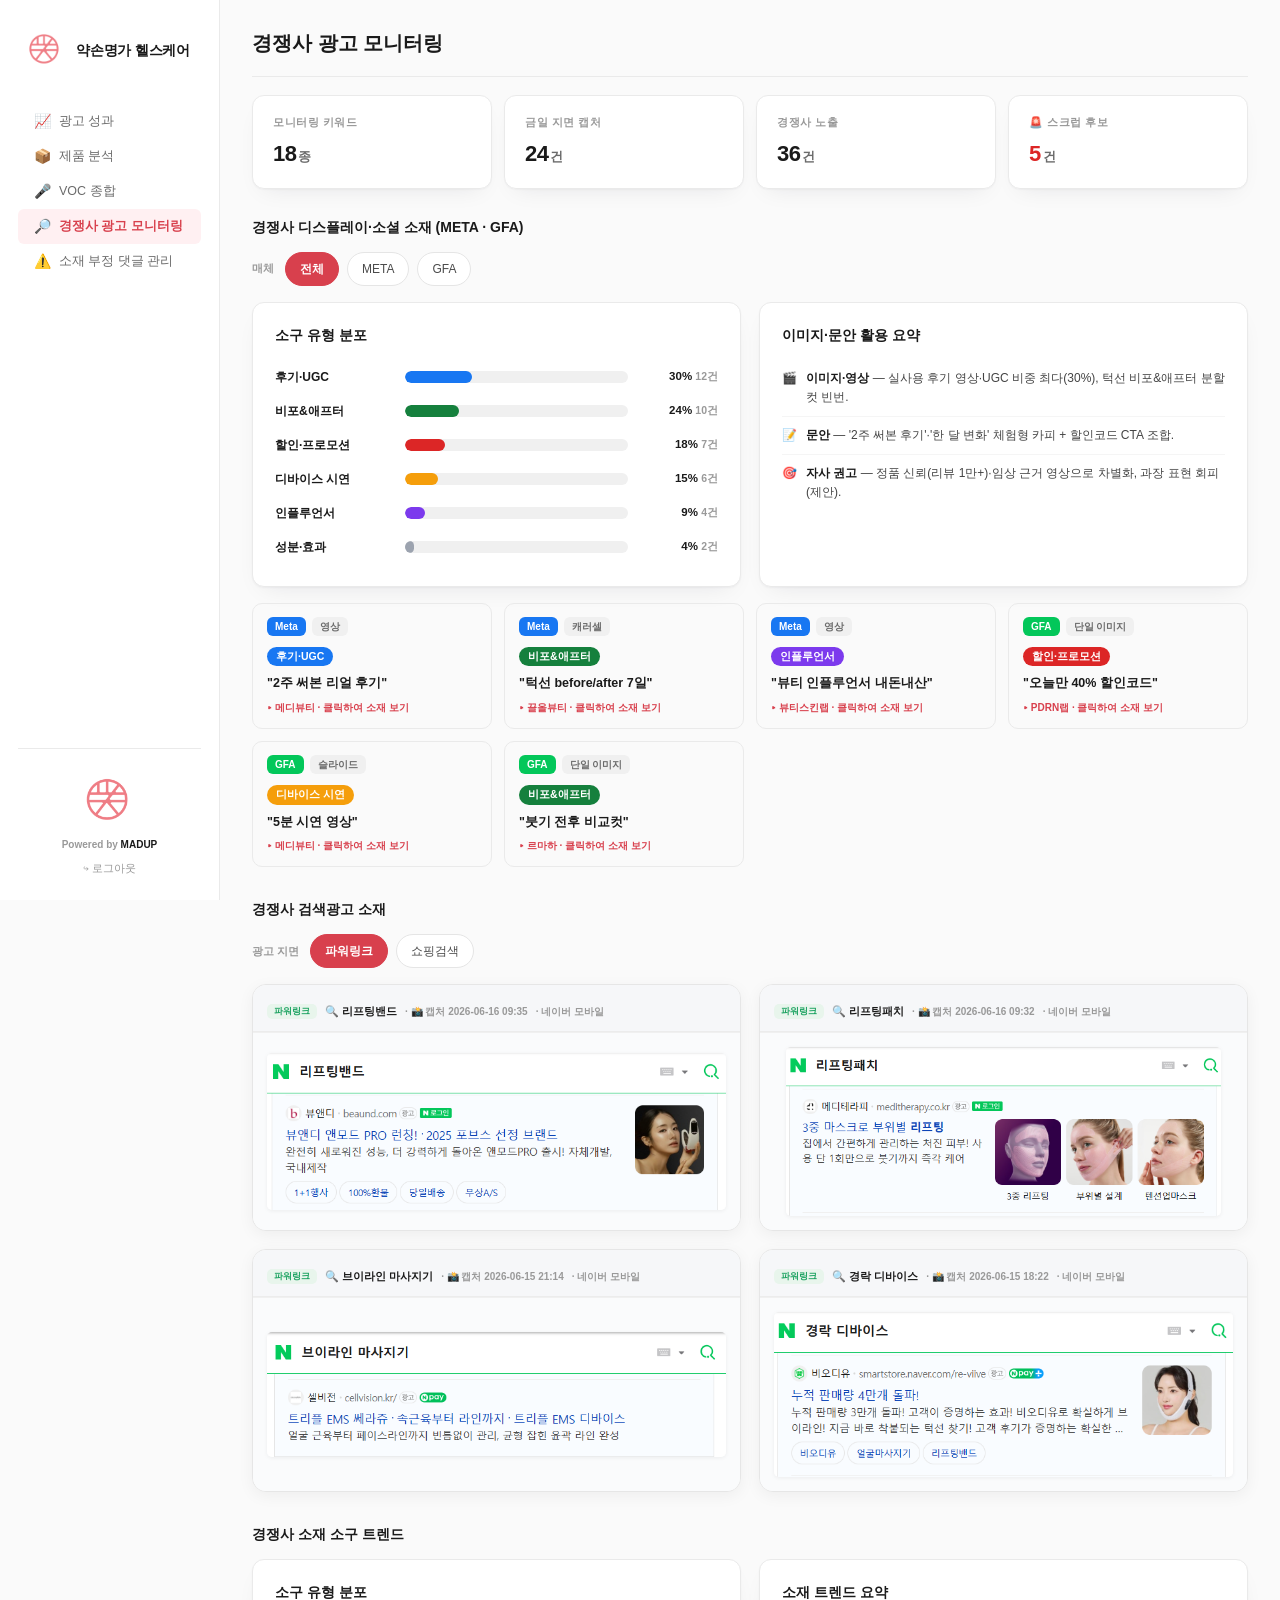
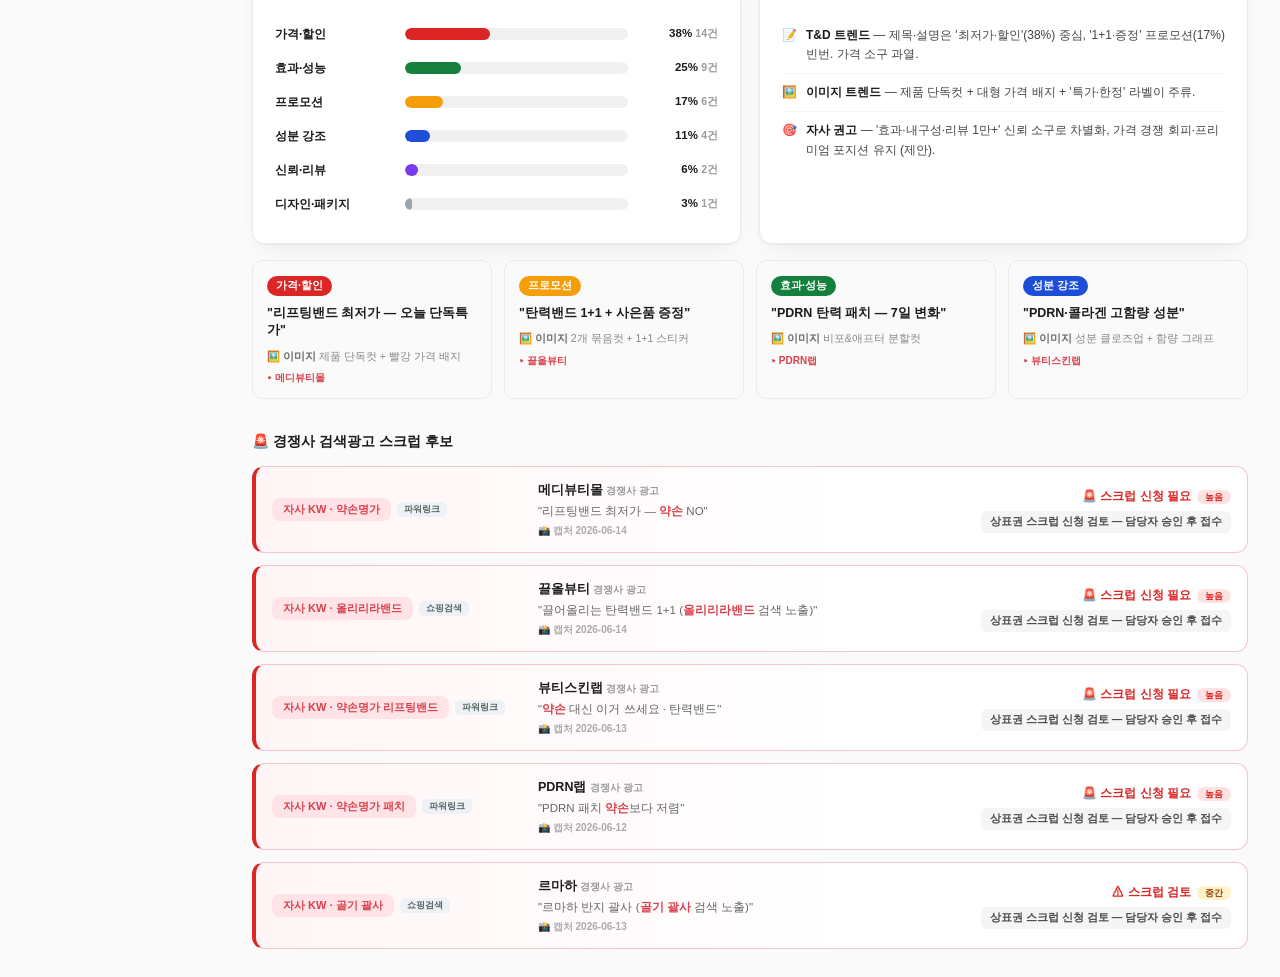
==== dashboards/yakson-keywords/index.html @ 8ac58d89 "동기화 — 교차구매 호버 정리·프로모션 텍스트 수정" ====
<!doctype html>
<html lang="ko">
<head>
<meta charset="utf-8">
<meta name="viewport" content="width=device-width, initial-scale=1">
<title>약손명가헬스케어 · 경쟁사 광고 모니터링</title>
<link rel="stylesheet" href="../_assets/dashboard.css">
<style>
  /* ===== 지면 토글 ===== */
  .plane-bar { display:flex; align-items:center; gap:8px; margin-bottom:16px; }
  .plane-label { font-size:11px; color:#999; font-weight:700; margin-right:3px; }

  /* ===== 캡처 갤러리 ===== */
  .cap-grid { display:grid; grid-template-columns:repeat(2,1fr); gap:18px; margin-bottom:32px; align-items:stretch; }
  /* 실제 지면 캡처 — 카드 크기 통일(고정 이미지 영역) + contain 가운데 정렬(여백 허용) */
  .cap-shot-wrap { flex:1; min-height:190px; display:flex; align-items:center; justify-content:center; background:#FAFBFC; border-top:1px solid #F0F0F0; padding:14px; }
  .cap-shot { max-width:100%; max-height:170px; display:block; object-fit:contain; border-radius:5px; box-shadow:0 1px 4px rgba(0,0,0,.06); }
  .cap-shot-wrap.noimg::after { content:'캡처 준비중'; color:#B8B8B8; font-size:12px; font-weight:600; }
  .cap-kw-sm { font-size:11px; font-weight:800; color:#1A1A1A; }
  .cap-card { border:1px solid #E6E6E6; border-radius:14px; overflow:hidden; background:#fff; box-shadow:0 4px 16px rgba(0,0,0,.05); display:flex; flex-direction:column; }
  .cap-head { background:#F6F7F9; padding:11px 14px; border-bottom:1px solid #ECECEC; }
  .cap-search { display:flex; align-items:center; gap:8px; background:#fff; border:1px solid #03C75A; border-radius:20px; padding:7px 14px; }
  .cap-n { width:18px; height:18px; border-radius:4px; background:#03C75A; color:#fff; font-weight:900; font-size:11px; display:flex; align-items:center; justify-content:center; flex:none; }
  .cap-kw { font-size:13px; font-weight:700; color:#1A1A1A; flex:1; }
  .cap-glass { color:#03C75A; font-size:14px; }
  .cap-meta { font-size:10px; color:#999; margin-top:7px; font-weight:600; display:flex; gap:8px; align-items:center; }
  .cap-plane-tag { font-size:9px; font-weight:800; padding:1px 7px; border-radius:5px; background:#E8F5EC; color:#1EA362; }
  .cap-body { padding:6px 14px 12px; }

  /* ===== 파워링크 텍스트 광고 (네이버 검색 지면 재현) ===== */
  .pl-ad { display:flex; gap:14px; align-items:flex-start; padding:13px 2px; border-bottom:1px solid #F2F2F2; }
  .pl-ad:last-child { border-bottom:none; }
  .pl-main { flex:1; min-width:0; }
  .pl-row1 { display:flex; align-items:center; gap:6px; margin-bottom:4px; flex-wrap:wrap; }
  .pl-logo { width:17px; height:17px; border-radius:50%; color:#fff; font-size:10px; font-weight:800; display:flex; align-items:center; justify-content:center; flex:none; }
  .pl-advname { font-size:11.5px; font-weight:700; color:#333; }
  .pl-url2 { font-size:11px; color:#1EA362; }
  .pl-tag { font-size:9px; color:#888; border:1px solid #D8D8D8; border-radius:3px; padding:0 4px; font-weight:700; }
  .pl-nbadge { font-size:9px; font-weight:800; color:#03C75A; border:1px solid #03C75A; border-radius:4px; padding:0 5px; }
  .pl-nbadge.pay { color:#fff; background:#03C75A; border-color:#03C75A; }
  .pl-title { font-size:14px; color:#1A4FBA; font-weight:700; line-height:1.4; }
  .pl-desc { font-size:11.5px; color:#555; margin-top:4px; line-height:1.45; }
  .pl-subs { display:flex; gap:6px; flex-wrap:wrap; margin-top:9px; }
  .pl-subs span { font-size:10px; color:#666; background:#F4F5F7; border:1px solid #ECEDF0; border-radius:5px; padding:2px 9px; font-weight:600; }
  .pl-thumb { width:84px; height:84px; flex:none; border-radius:10px; background:linear-gradient(135deg,#FCE9EC,#EEF1F6); display:flex; align-items:center; justify-content:center; font-size:34px; position:relative; overflow:hidden; }
  /* 실제 소재 이미지 — 있으면 이모지 위에 덮어 표시, 없으면(onerror 제거) 이모지 폴백 */
  .cmp-img { position:absolute; inset:0; width:100%; height:100%; object-fit:cover; }
  .pl-thumb-multi { display:flex; gap:7px; flex:none; }
  .pl-tt { width:62px; text-align:center; }
  .pl-tt-img { height:62px; border-radius:9px; background:linear-gradient(135deg,#FCE9EC,#EEF1F6); display:flex; align-items:center; justify-content:center; font-size:25px; }
  .pl-tt span { font-size:9px; color:#777; font-weight:600; display:block; margin-top:3px; line-height:1.2; }
  .own-flag { font-size:9px; font-weight:800; color:#fff; background:#DC2626; border-radius:5px; padding:1px 6px; }

  /* ===== 쇼핑검색 상품 광고 (네이버 쇼핑 지면 재현 — 가로형) ===== */
  .shop-ad { display:flex; gap:14px; align-items:flex-start; padding:14px 2px; }
  .shop-thumb { width:92px; height:92px; flex:none; border-radius:10px; display:flex; align-items:center; justify-content:center; font-size:38px; position:relative; overflow:hidden; }
  .shop-thumb-badge { position:absolute; top:5px; left:5px; font-size:8.5px; font-weight:800; color:#fff; background:rgba(0,0,0,.55); border-radius:4px; padding:1px 5px; }
  .shop-body { flex:1; min-width:0; }
  .shop-promo { font-size:11.5px; font-weight:700; color:#E24A5B; margin-bottom:3px; }
  .shop-title { font-size:13.5px; font-weight:700; color:#1A1A1A; line-height:1.4; }
  .shop-price-row { display:flex; align-items:center; gap:7px; margin-top:5px; flex-wrap:wrap; }
  .shop-adtag { font-size:9px; color:#888; border:1px solid #D8D8D8; border-radius:3px; padding:0 4px; font-weight:700; }
  .shop-price { font-size:16px; font-weight:800; color:#1A1A1A; }
  .shop-price i { font-size:11px; font-weight:600; font-style:normal; margin-left:1px; }
  .shop-ship { font-size:10.5px; color:#888; font-weight:600; }
  .shop-sub { font-size:10.5px; color:#1EA362; font-weight:600; margin-top:4px; }
  .shop-cat { font-size:10.5px; color:#999; margin-top:6px; }
  .shop-attrs { font-size:10px; color:#888; margin-top:4px; line-height:1.5; }
  .shop-meta { font-size:10px; color:#AAA; margin-top:6px; font-weight:600; }
  .shop-report { color:#BBB; }
  .shop-mall { flex:none; width:120px; border-left:1px solid #F0F0F0; padding-left:13px; align-self:stretch; }
  .shop-mall-name { font-size:11.5px; font-weight:700; color:#333; }
  .shop-info { font-size:9px; color:#999; border:1px solid #E0E0E0; border-radius:3px; padding:0 4px; font-weight:600; margin-left:2px; }
  .shop-bs { font-size:10px; color:#888; margin-top:5px; font-weight:600; }
  .shop-mall-badge { margin-top:12px; display:flex; flex-direction:column; gap:5px; align-items:flex-start; }
  .shop-point { font-size:10px; color:#666; font-weight:600; }

  /* ===== 스크럽 후보 알림 ===== */
  .scrub-list { display:flex; flex-direction:column; gap:12px; }
  .scrub-item { border:1px solid #F3C6CB; border-left:4px solid #DC2626; border-radius:12px;
    padding:14px 16px; background:linear-gradient(90deg,#FFF5F6 0%,#FFF 60%);
    display:flex; gap:16px; align-items:center; flex-wrap:wrap; }
  .scrub-kw { flex:none; width:250px; display:flex; flex-wrap:nowrap; align-items:center; gap:6px; }
  .kw-own { display:inline-block; font-size:11px; font-weight:800; color:#D8404D; background:#FFE3E6; border-radius:8px; padding:4px 11px; line-height:1.4; white-space:nowrap; }
  .scrub-plane { font-size:9px; font-weight:800; padding:1px 7px; border-radius:5px; background:#EEF1F5; color:#566; }
  .scrub-mid { flex:1; min-width:200px; }
  .scrub-comp { font-size:12.5px; font-weight:800; color:#1A1A1A; }
  .scrub-copy { font-size:11.5px; color:#666; margin-top:3px; }
  .scrub-copy b { color:#D8404D; }
  .scrub-date { font-size:10px; color:#AAA; margin-top:3px; font-weight:600; }
  .scrub-right { flex:none; text-align:right; }
  .scrub-alert { font-size:12px; font-weight:800; color:#DC2626; white-space:nowrap; }
  .scrub-sev { font-size:9px; font-weight:800; padding:2px 8px; border-radius:10px; margin-left:6px; }
  .scrub-sev.high { background:#FEE2E2; color:#DC2626; }
  .scrub-sev.mid  { background:#FEF3C7; color:#92400E; }
  .scrub-action { font-size:10.5px; font-weight:600; color:#4A4A4A; background:#F5F5F5; border-radius:6px; padding:3px 9px; display:inline-block; margin-top:6px; }

  .playbook-note { background:#FFF8E6; border:1px solid #F5E0A8; border-radius:10px;
    padding:11px 16px; font-size:11.5px; color:#92400E; font-weight:600; margin-top:18px; line-height:1.6; }
  .playbook-note b { color:#1A1A1A; }

  /* ===== 경쟁사 소재 소구 트렌드 ===== */
  .soge-bar-row { display:flex; align-items:center; gap:10px; padding:8px 0; }
  .soge-name { font-size:12px; font-weight:700; color:#1A1A1A; width:120px; flex:none; }
  .soge-track { flex:1; height:12px; background:#F0F0F0; border-radius:6px; overflow:hidden; }
  .soge-fill { height:100%; border-radius:6px; }
  .soge-val { font-size:11.5px; font-weight:800; color:#1A1A1A; width:80px; text-align:right; flex:none; }
  .soge-val span { color:#999; font-weight:600; font-size:10.5px; }
  .soge-insight .ins-row { display:flex; gap:9px; padding:9px 0; border-bottom:1px solid #F5F5F5; font-size:12px; color:#444; line-height:1.6; }
  .soge-insight .ins-row:last-child { border-bottom:none; }
  .soge-insight b { color:#1A1A1A; }
  .soge-cr-grid { display:grid; grid-template-columns:repeat(4,1fr); gap:12px; }
  .soge-cr { border:1px solid #EAEAEA; border-radius:10px; padding:13px 14px; }
  .soge-cr-type { font-size:10.5px; font-weight:800; padding:2px 9px; border-radius:10px; color:#fff; display:inline-block; margin-bottom:9px; }
  .soge-cr-td { font-size:12.5px; font-weight:700; color:#1A1A1A; line-height:1.4; }
  .soge-cr-img { font-size:10.5px; color:#888; margin-top:9px; line-height:1.4; }
  .soge-cr-img b { color:#6B6B6B; }
  .soge-cr-comp { font-size:10px; color:#D8404D; font-weight:700; margin-top:7px; }
  .mgfa-plat { font-size:10px; font-weight:800; color:#fff; padding:2px 8px; border-radius:6px; }
  .mgfa-fmt { font-size:10px; font-weight:700; color:#6B6B6B; background:#F0F0F0; padding:2px 8px; border-radius:6px; }
  /* 클릭 가능한 소재 카드 + 미리보기 모달 */
  .soge-cr.clickable { cursor:pointer; transition:transform .15s, box-shadow .15s, border-color .15s; }
  .soge-cr.clickable:hover { transform:translateY(-2px); box-shadow:0 6px 16px rgba(0,0,0,.07); border-color:#D8404D; }
  .cr-modal { display:none; position:fixed; inset:0; z-index:200; background:rgba(0,0,0,.45); align-items:center; justify-content:center; padding:20px; }
  .cr-modal.on { display:flex; }
  .cr-modal-card { background:#fff; border-radius:16px; width:min(440px,92vw); padding:20px 22px; box-shadow:0 24px 60px rgba(0,0,0,.3); }
  .cr-modal-head { display:flex; align-items:center; justify-content:space-between; gap:12px; margin-bottom:14px; flex-wrap:wrap; }
  .cr-modal-close { cursor:pointer; color:#999; font-size:16px; font-weight:700; flex:none; }
  .cr-modal-close:hover { color:#1A1A1A; }
  .cr-modal-preview { background:#F6F7F9; border:1.5px dashed #D8D8D8; border-radius:12px; padding:44px 16px; text-align:center; }
  .cr-prev-icon { font-size:40px; margin-bottom:8px; opacity:.55; }
  .cr-prev-txt { font-size:13px; font-weight:700; color:#6B6B6B; }
  .cr-prev-sub { font-size:14px; font-weight:800; color:#D8404D; margin-top:6px; }
  .cr-modal-meta { margin-top:16px; font-size:12px; color:#4A4A4A; line-height:1.8; }
  .cr-modal-meta b { color:#1A1A1A; margin-right:6px; }
</style>
</head>
<body>

<div class="app">
  <aside class="sidebar" id="sidebar"></aside>

  <main class="main">

    <!-- PAGE HEADER -->
    <div class="page-header">
      <div>
        <div class="page-title">경쟁사 광고 모니터링</div>
        <div class="page-sub">네이버 파워링크·쇼핑검색 지면 캡처 · 자사 키워드 도용 스크럽 후보 감지</div>
      </div>
      <div class="page-meta">
        <span class="goal">🔎 검색광고 모니터링</span>
        <span class="live">⦿ LIVE</span>
      </div>
    </div>

    <!-- 핵심 인사이트 (전역 CSS로 숨김) -->
    <div class="section-title" style="margin-top:2px;">
      핵심 인사이트 · 마케팅 시사점
      <span class="section-title-sub">검색광고 모니터링 핵심 4가지</span>
    </div>
    <div class="headline-grid">
      <div class="headline-card crit"><div class="headline-icon">🔴</div><div class="headline-text"><b>자사 상표 키워드 도용 5건</b> — 경쟁사가 '약손명가·올리리라밴드'로 광고 노출, 스크럽 신청 검토</div></div>
      <div class="headline-card good"><div class="headline-icon">🟢</div><div class="headline-text"><b>브랜드 키워드 1위 방어</b> — 파워링크·쇼핑검색 상단 자사 정품 노출 유지</div></div>
      <div class="headline-card warn"><div class="headline-icon">🟡</div><div class="headline-text"><b>일반 키워드 경쟁 심화</b> — 미투 브랜드 저가 소구 증가, 차별화 카피 필요</div></div>
      <div class="headline-card info"><div class="headline-icon">📸</div><div class="headline-text"><b>지면 캡처 자동 수집</b> — 파워링크·쇼핑검색 일 24건 캡처, 증적 자동 보관</div></div>
    </div>

    <!-- KPI -->
    <div class="kpi-grid cols-4">
      <div class="kpi-card">
        <div class="kpi-label">모니터링 키워드</div>
        <div class="kpi-value">18<span class="kpi-unit">종</span></div>
      </div>
      <div class="kpi-card">
        <div class="kpi-label">금일 지면 캡처</div>
        <div class="kpi-value">24<span class="kpi-unit">건</span></div>
      </div>
      <div class="kpi-card">
        <div class="kpi-label">경쟁사 노출</div>
        <div class="kpi-value">36<span class="kpi-unit">건</span></div>
      </div>
      <div class="kpi-card featured">
        <div class="kpi-label">🚨 스크럽 후보</div>
        <div class="kpi-value" style="color:#DC2626;">5<span class="kpi-unit">건</span></div>
      </div>
    </div>

    <!-- 경쟁사 디스플레이·소셜 소재 (META·GFA) -->
    <div class="section-title">
      경쟁사 디스플레이·소셜 소재 (META · GFA)
      <span class="section-title-sub">메타·네이버 GFA 경쟁사 소재 이미지·문안 활용 트렌드</span>
    </div>
    <div class="plane-bar">
      <span class="plane-label">매체</span>
      <span class="filter-chip mgfa active" onclick="setMgfa('all',this)">전체</span>
      <span class="filter-chip mgfa" onclick="setMgfa('meta',this)">META</span>
      <span class="filter-chip mgfa" onclick="setMgfa('gfa',this)">GFA</span>
    </div>
    <div class="two-col" style="grid-template-columns:1fr 1fr;align-items:stretch;margin-bottom:16px;">
      <div class="chart-card" style="margin-bottom:0;">
        <div class="section-title">소구 유형 분포<span class="section-title-sub" id="mgfa-dist-sub">메타·GFA 소재 41건 분류</span></div>
        <div id="mgfa-dist"></div>
      </div>
      <div class="chart-card" style="margin-bottom:0;">
        <div class="section-title">이미지·문안 활용 요약<span class="section-title-sub">소재 포맷·카피 트렌드</span></div>
        <div class="soge-insight" id="mgfa-insight"></div>
      </div>
    </div>
    <div class="soge-cr-grid" id="mgfa-cr-grid" style="margin-bottom:32px;"></div>

    <!-- 경쟁사 검색광고 소재 -->
    <div class="section-title">
      경쟁사 검색광고 소재
      <span class="section-title-sub">네이버 파워링크·쇼핑검색 지면 실시간 캡처 · 증적 보관</span>
    </div>
    <div class="plane-bar">
      <span class="plane-label">광고 지면</span>
      <span class="filter-chip plane active" onclick="setPlane('powerlink',this)">파워링크</span>
      <span class="filter-chip plane" onclick="setPlane('shopping',this)">쇼핑검색</span>
    </div>
    <div class="cap-grid" id="cap-grid"></div>

    <!-- 경쟁사 소재 소구 트렌드 -->
    <div class="section-title">
      경쟁사 소재 소구 트렌드
      <span class="section-title-sub">캡처된 경쟁사 검색광고 소재 분석 · T&amp;D·이미지 소구 포인트 요약</span>
    </div>
    <div class="two-col" style="grid-template-columns:1fr 1fr;align-items:stretch;margin-bottom:16px;">
      <div class="chart-card" style="margin-bottom:0;">
        <div class="section-title">소구 유형 분포<span class="section-title-sub">경쟁사 소재 36건 분류</span></div>
        <div id="soge-dist"></div>
      </div>
      <div class="chart-card" style="margin-bottom:0;">
        <div class="section-title">소재 트렌드 요약<span class="section-title-sub">T&amp;D·이미지 활용 트렌드</span></div>
        <div class="soge-insight" id="soge-insight"></div>
      </div>
    </div>
    <div class="soge-cr-grid" id="soge-cr-grid" style="margin-bottom:32px;"></div>

    <!-- 스크럽 후보 -->
    <div class="section-title">
      🚨 경쟁사 검색광고 스크럽 후보
      <span class="section-title-sub">자사 상표·브랜드 키워드를 사용한 경쟁사 광고 — 스크럽(상표권 보호) 신청 검토 대상</span>
    </div>
    <div class="scrub-list" id="scrub-list"></div>

    <!-- 소재 미리보기 모달 -->
    <div class="cr-modal" id="cr-modal" onclick="closeCrModal()">
      <div class="cr-modal-card" onclick="event.stopPropagation()">
        <div class="cr-modal-head">
          <div id="cr-modal-title"></div>
          <span class="cr-modal-close" onclick="closeCrModal()">✕</span>
        </div>
        <div class="cr-modal-preview">
          <div class="cr-prev-icon">🖼️</div>
          <div class="cr-prev-txt">소재 미리보기</div>
          <div class="cr-prev-sub">업데이트 예정</div>
        </div>
        <div class="cr-modal-meta" id="cr-modal-meta"></div>
      </div>
    </div>

  </main>
</div>

<script src="../_assets/sidebar.js"></script>
<script>
// ============================================================
// 네이버 검색광고 지면 캡처 (재현 목업) — 파워링크 / 쇼핑검색
// flag:true = 자사 상표/브랜드 키워드를 도용한 경쟁사 광고
// ============================================================
const POWERLINK = [
  {
    kw: '리프팅밴드', time: '2026-06-16 09:35', device: '네이버 모바일', cap: 'pl-beaund.png',
    ads: [
      { adv:'뷰앤디', logo:'b', logoColor:'#5B3FD8', url:'beaund.com', badge:'login',
        title:'뷰앤디 앤모드 PRO 런칭! · 2025 포브스 선정 브랜드',
        desc:'완전히 새로워진 성능, 더 강력하게 돌아온 앤모드PRO 출시! 자체개발, 국내제작',
        subs:['1+1행사','100%환불','당일배송','무상A/S'], thumb:'single', emoji:'💆‍♀️', img:'pl-beaund-thumb.png' },
    ],
  },
  {
    kw: '리프팅패치', time: '2026-06-16 09:32', device: '네이버 모바일', cap: 'pl-meditherapy.png',
    ads: [
      { adv:'메디테라피', logo:'M', logoColor:'#E2556A', url:'meditherapy.co.kr', badge:'login',
        title:'3중 마스크로 부위별 리프팅',
        desc:'집에서 간편하게 관리하는 처진 피부! 사용 단 1회만으로 붓기까지 즉각 케어',
        thumb:'single', emoji:'💆', img:'pl-meditherapy-thumb.png' },
    ],
  },
  {
    kw: '브이라인 마사지기', time: '2026-06-15 21:14', device: '네이버 모바일', cap: 'pl-cellvision.png',
    ads: [
      { adv:'셀비전', logo:'C', logoColor:'#2E8BD0', url:'cellvision.kr', badge:'login',
        title:'트리플 EMS 쎄라쥬 · 속근육부터 라인까지 · 트리플 EMS 디바이스',
        desc:'얼굴 근육부터 페이스라인까지 빈틈없이 관리, 균형 잡힌 윤곽 라인 완성' },
    ],
  },
  {
    kw: '경락 디바이스', time: '2026-06-15 18:22', device: '네이버 모바일', cap: 'pl-reviive.png',
    ads: [
      { adv:'비오디유', logo:'V', logoColor:'#1BA89B', url:'smartstore.naver.com/re-viive', badge:'npayplus',
        title:'누적 판매량 4만개 돌파!',
        desc:'고객이 증명하는 효과! 비오디유로 확실하게 브이라인! 지금 바로 착붙이는 턱선 찾기! 고객 후기가 증명하는 확실한 윤곽 케어',
        subs:['비오디유','얼굴마사지기','리프팅밴드'], thumb:'single', emoji:'🙆‍♀️', img:'pl-reviive-thumb.png' },
    ],
  },
];

const SHOPPING = [
  {
    kw: '리프팅밴드', time: '2026-06-16 10:02', device: '네이버 모바일', cap: 'sh-ergobody.png',
    ads: [
      { adv:'에르고바디', badge:'npayplus', promo:'8주동안 하루 단 15분이면 해결! 피부 탄력 개선!',
        title:'에르고바디 사각턱이중턱 브이라인 리프팅밴드', adtag:'광고', price:'79,000', ship:'무료',
        cat:'화장품/미용 > 뷰티소품 > 페이스소품 > 리프팅밴드',
        meta:'리뷰 3,915 · 찜 19 · 등록일 2024.02.', mall:'에르고바디', point:'포인트 최대 1%',
        emoji:'💆‍♀️', color:'#F3E8FF', img:'sh-ergobody-thumb.png' },
    ],
  },
  {
    kw: '리프팅패치', time: '2026-06-16 09:58', device: '네이버 모바일', cap: 'sh-bioheal.png',
    ads: [
      { adv:'바이오힐보 BOH', badge:'npayplus', promo:'멤버십 10% 적립', brandstore:true,
        title:'바이오힐보 프로바이오덤 콜라겐 PDRN 아이백&미간 리프팅 패치 6,800샷', adtag:'광고+', price:'14,900', ship:'무료',
        sub:'멤버십 시작 시 최대 2,235원 적립 · 🟢 내일배송 6.18.(목) 도착',
        cat:'화장품/미용 > 마스크/팩 > 패치',
        attrs:'사용부위 페이스·아이 | 모든피부용 | 촉촉함(수분공급) | 밀착력·피부탄력·저자극 | 성분 콜라겐',
        meta:'★4.92 (12) · 구매 65 · 찜 48 · 등록일 2026.05.', mall:'바이오힐보 BOH', point:'포인트 최대 149원', thumbBadge:'슈퍼적립',
        emoji:'🩹', color:'#E0F2F1', img:'sh-bioheal-thumb.png' },
    ],
  },
  {
    kw: '광대 마사지', time: '2026-06-15 21:40', device: '네이버 모바일', cap: 'sh-miroom.png',
    ads: [
      { adv:'미:룸', badge:'npayplus', title:'광대 축소 축소기 슬리머 마사지 리프팅 균형기', adtag:'광고', price:'69,800', ship:'3,000원',
        cat:'화장품/미용 > 뷰티소품 > 페이스소품 > 괄사/롤링스틱',
        attrs:'사용부위 얼굴 | 주요제품특징 편리한 사용성·가성비',
        meta:'★4.6 (123) · 찜 571 · 등록일 2025.07.', mall:'미:룸', point:'포인트 최대 698원', thumbBadge:'구매 180+',
        emoji:'🎧', color:'#F4F4F6', img:'sh-miroom-thumb.png' },
    ],
  },
  {
    kw: '경락 디바이스', time: '2026-06-15 18:30', device: '네이버 모바일', cap: 'sh-honbody.png',
    ads: [
      { adv:'혼바디', promo:'숨겨진 얼굴라인을 되찾는 방법, 쉽게 하는 얼굴 마사지',
        title:'혼바디 빅롤러 EMS 고주파 경락 디바이스', adtag:'광고', price:'69,900', ship:'무료',
        cat:'디지털/가전 > 이미용가전 > 피부케어기기',
        meta:'리뷰 1만 · 찜 37 · 등록일 2022.12.', mall:'혼바디',
        emoji:'💆', color:'#E0F7FA', img:'sh-honbody-thumb.png' },
    ],
  },
];

const SCRUB = [
  { kw:'약손명가', plane:'파워링크', comp:'메디뷰티몰', copy:'리프팅밴드 최저가 — <b>약손</b> NO', date:'2026-06-14', sev:'high' },
  { kw:'올리리라밴드', plane:'쇼핑검색', comp:'끌올뷰티', copy:'끌어올리는 탄력밴드 1+1 (<b>올리리라밴드</b> 검색 노출)', date:'2026-06-14', sev:'high' },
  { kw:'약손명가 리프팅밴드', plane:'파워링크', comp:'뷰티스킨랩', copy:'<b>약손</b> 대신 이거 쓰세요 · 탄력밴드', date:'2026-06-13', sev:'high' },
  { kw:'약손명가 패치', plane:'파워링크', comp:'PDRN랩', copy:'PDRN 패치 <b>약손</b>보다 저렴', date:'2026-06-12', sev:'high' },
  { kw:'골기 괄사', plane:'쇼핑검색', comp:'르마하', copy:'르마하 반지 괄사 (<b>골기 괄사</b> 검색 노출)', date:'2026-06-13', sev:'mid' },
];

let curPlane = 'powerlink';

function plAd(a) {
  const badge = a.badge === 'login' ? '<span class="pl-nbadge">N 로그인</span>'
    : a.badge === 'npay' ? '<span class="pl-nbadge pay">N pay</span>'
    : a.badge === 'npayplus' ? '<span class="pl-nbadge pay">N pay+</span>' : '';
  const subs = a.subs ? `<div class="pl-subs">${a.subs.map(s => `<span>${s}</span>`).join('')}</div>` : '';
  const cmpImg = a.img ? `<img class="cmp-img" src="../_assets/competitors/${a.img}" alt="" loading="lazy" onerror="this.remove()">` : '';
  let thumb = '';
  if (a.thumb === 'single') thumb = `<div class="pl-thumb">${a.emoji || '🖼️'}${cmpImg}</div>`;
  else if (a.thumb === 'triple') thumb = `<div class="pl-thumb-multi">${a.thumbs.map(t => `<div class="pl-tt"><div class="pl-tt-img">${t.e}</div><span>${t.l}</span></div>`).join('')}</div>`;
  return `<div class="pl-ad">
    <div class="pl-main">
      <div class="pl-row1"><span class="pl-logo" style="background:${a.logoColor || '#999'};">${a.logo || a.adv[0]}</span><span class="pl-advname">${a.adv}</span><span class="pl-url2">${a.url}</span><span class="pl-tag">광고</span>${badge}</div>
      <div class="pl-title">${a.title}</div>
      <div class="pl-desc">${a.desc}</div>
      ${subs}
    </div>
    ${thumb}
  </div>`;
}
function shopAd(a) {
  const badge = a.badge === 'login' ? '<span class="pl-nbadge">N 로그인</span>'
    : a.badge === 'npay' ? '<span class="pl-nbadge pay">N pay</span>'
    : a.badge === 'npayplus' ? '<span class="pl-nbadge pay">N pay+</span>' : '';
  const promo = a.promo ? `<div class="shop-promo">${a.promo}</div>` : '';
  const sub = a.sub ? `<div class="shop-sub">${a.sub}</div>` : '';
  const attrs = a.attrs ? `<div class="shop-attrs">${a.attrs}</div>` : '';
  const thumbBadge = a.thumbBadge ? `<span class="shop-thumb-badge">${a.thumbBadge}</span>` : '';
  return `<div class="shop-ad">
    <div class="shop-thumb" style="background:${a.color};">${a.emoji}${a.img ? `<img class="cmp-img" src="../_assets/competitors/${a.img}" alt="" loading="lazy" onerror="this.remove()">` : ''}${thumbBadge}</div>
    <div class="shop-body">
      ${promo}
      <div class="shop-title">${a.title}</div>
      <div class="shop-price-row"><span class="shop-adtag">${a.adtag}</span><span class="shop-price">${a.price}<i>원</i></span><span class="shop-ship">🚚 ${a.ship}</span></div>
      ${sub}
      <div class="shop-cat">${a.cat}</div>
      ${attrs}
      <div class="shop-meta">${a.meta} · <span class="shop-report">신고하기</span></div>
    </div>
    <div class="shop-mall">
      <div class="shop-mall-name">${a.mall} <span class="shop-info">정보</span></div>
      ${a.brandstore ? '<div class="shop-bs">브랜드스토어</div>' : ''}
      <div class="shop-mall-badge">${badge}${a.point ? `<span class="shop-point">${a.point}</span>` : ''}</div>
    </div>
  </div>`;
}
function capCard(c, planeLabel, bodyHtml) {
  return `<div class="cap-card">
    <div class="cap-head">
      <div class="cap-search">
        <span class="cap-n">N</span>
        <span class="cap-kw">${c.kw}</span>
        <span class="cap-glass">🔍</span>
      </div>
      <div class="cap-meta">
        <span class="cap-plane-tag">${planeLabel}</span>
        <span>📸 캡처 ${c.time}</span>
        <span>· ${c.device}</span>
      </div>
    </div>
    <div class="cap-body">${bodyHtml}</div>
  </div>`;
}
// 실제 지면 캡처를 그대로 표시(각 지면 구성요소 보존), 크기만 2열로 축소
function capShot(c, plane) {
  return `<div class="cap-card">
    <div class="cap-head">
      <div class="cap-meta"><span class="cap-plane-tag">${plane}</span><span class="cap-kw-sm">🔍 ${c.kw}</span><span>· 📸 캡처 ${c.time}</span><span>· ${c.device}</span></div>
    </div>
    <div class="cap-shot-wrap"><img class="cap-shot" src="../_assets/competitors/${c.cap}" alt="${c.kw} ${plane} 지면 캡처" loading="lazy" onerror="this.style.display='none';this.parentNode.classList.add('noimg')"></div>
  </div>`;
}
function renderGallery() {
  const grid = document.getElementById('cap-grid');
  const list = curPlane === 'powerlink' ? POWERLINK : SHOPPING;
  const plane = curPlane === 'powerlink' ? '파워링크' : '쇼핑검색';
  grid.innerHTML = list.filter(c => c.cap).map(c => capShot(c, plane)).join('');
}
function setPlane(p, el) {
  curPlane = p;
  document.querySelectorAll('.filter-chip.plane').forEach(x => x.classList.remove('active'));
  el.classList.add('active');
  renderGallery();
}

function renderScrub() {
  document.getElementById('scrub-list').innerHTML = SCRUB.map(s => {
    const sevLabel = s.sev === 'high' ? '높음' : '중간';
    const alertTxt = s.sev === 'high' ? '🚨 스크럽 신청 필요' : '⚠ 스크럽 검토';
    return `<div class="scrub-item">
      <div class="scrub-kw"><span class="kw-own">자사 KW · ${s.kw}</span><span class="scrub-plane">${s.plane}</span></div>
      <div class="scrub-mid">
        <div class="scrub-comp">${s.comp} <span style="font-size:10px;color:#999;font-weight:600;">경쟁사 광고</span></div>
        <div class="scrub-copy">"${s.copy}"</div>
        <div class="scrub-date">📸 캡처 ${s.date}</div>
      </div>
      <div class="scrub-right">
        <div class="scrub-alert">${alertTxt}<span class="scrub-sev ${s.sev}">${sevLabel}</span></div>
        <div class="scrub-action">상표권 스크럽 신청 검토 — 담당자 승인 후 접수</div>
      </div>
    </div>`;
  }).join('');
}

renderGallery();
renderScrub();

// ===== 경쟁사 소재 소구 트렌드 =====
const SOGE_DIST = [
  { type:'가격·할인',     pct:38, n:14, color:'#DC2626' },
  { type:'효과·성능',     pct:25, n:9,  color:'#15803D' },
  { type:'프로모션', pct:17, n:6,  color:'#F59E0B' },
  { type:'성분 강조',     pct:11, n:4,  color:'#1D4ED8' },
  { type:'신뢰·리뷰',     pct:6,  n:2,  color:'#7C3AED' },
  { type:'디자인·패키지', pct:3,  n:1,  color:'#9CA3AF' },
];
document.getElementById('soge-dist').innerHTML = SOGE_DIST.map(s => `
  <div class="soge-bar-row">
    <span class="soge-name">${s.type}</span>
    <div class="soge-track"><div class="soge-fill" style="width:${s.pct}%;background:${s.color};"></div></div>
    <span class="soge-val">${s.pct}% <span>${s.n}건</span></span>
  </div>`).join('');

const SOGE_INSIGHT = [
  { ic:'📝', t:"<b>T&D 트렌드</b> — 제목·설명은 '최저가·할인'(38%) 중심, '1+1·증정' 프로모션(17%) 빈번. 가격 소구 과열." },
  { ic:'🖼️', t:"<b>이미지 트렌드</b> — 제품 단독컷 + 대형 가격 배지 + '특가·한정' 라벨이 주류." },
  { ic:'🎯', t:"<b>자사 권고</b> — '효과·내구성·리뷰 1만+' 신뢰 소구로 차별화, 가격 경쟁 회피·프리미엄 포지션 유지 (제안)." },
];
document.getElementById('soge-insight').innerHTML = SOGE_INSIGHT.map(x => `<div class="ins-row"><span>${x.ic}</span><span>${x.t}</span></div>`).join('');

const SOGE_CR = [
  { type:'가격·할인',     color:'#DC2626', td:'"리프팅밴드 최저가 — 오늘 단독특가"', img:'제품 단독컷 + 빨강 가격 배지', comp:'메디뷰티몰' },
  { type:'프로모션', color:'#F59E0B', td:'"탄력밴드 1+1 + 사은품 증정"',      img:'2개 묶음컷 + 1+1 스티커',   comp:'끌올뷰티' },
  { type:'효과·성능',     color:'#15803D', td:'"PDRN 탄력 패치 — 7일 변화"',       img:'비포&애프터 분할컷',        comp:'PDRN랩' },
  { type:'성분 강조',     color:'#1D4ED8', td:'"PDRN·콜라겐 고함량 성분"',         img:'성분 클로즈업 + 함량 그래프', comp:'뷰티스킨랩' },
];
document.getElementById('soge-cr-grid').innerHTML = SOGE_CR.map(c => `
  <div class="soge-cr">
    <span class="soge-cr-type" style="background:${c.color};">${c.type}</span>
    <div class="soge-cr-td">${c.td}</div>
    <div class="soge-cr-img">🖼️ <b>이미지</b> ${c.img}</div>
    <div class="soge-cr-comp">▸ ${c.comp}</div>
  </div>`).join('');

// ===== 경쟁사 디스플레이·소셜 소재 (META · GFA) — 전체/META/GFA 필터 =====
const MGFA = {
  all: { n:41,
    dist:[['후기·UGC',30,12,'#1877F2'],['비포&애프터',24,10,'#15803D'],['할인·프로모션',18,7,'#DC2626'],['디바이스 시연',15,6,'#F59E0B'],['인플루언서',9,4,'#7C3AED'],['성분·효과',4,2,'#9CA3AF']],
    insight:[['🎬',"<b>이미지·영상</b> — 실사용 후기 영상·UGC 비중 최다(30%), 턱선 비포&애프터 분할컷 빈번."],['📝',"<b>문안</b> — '2주 써본 후기'·'한 달 변화' 체험형 카피 + 할인코드 CTA 조합."],['🎯',"<b>자사 권고</b> — 정품 신뢰(리뷰 1만+)·임상 근거 영상으로 차별화, 과장 표현 회피 (제안)."]] },
  meta: { n:24,
    dist:[['후기·UGC',38,9,'#1877F2'],['비포&애프터',25,6,'#15803D'],['인플루언서',17,4,'#7C3AED'],['할인·프로모션',12,3,'#DC2626'],['성분·효과',8,2,'#9CA3AF']],
    insight:[['🎬',"<b>이미지·영상</b> — 릴스·피드 실사용 후기 영상이 핵심(38%), 인플루언서 협찬 콘텐츠 활발."],['📝',"<b>문안</b> — '솔직 후기'·'내돈내산' 체험형 카피 중심, 댓글 유도 CTA."],['🎯',"<b>자사 권고</b> — 진성 리뷰어 협업 + 임상 근거로 신뢰 차별화 (제안)."]] },
  gfa: { n:17,
    dist:[['할인·프로모션',35,6,'#DC2626'],['디바이스 시연',35,6,'#F59E0B'],['비포&애프터',18,3,'#15803D'],['후기·UGC',12,2,'#1877F2']],
    insight:[['🖼️',"<b>이미지</b> — 제품 단독컷 + 큰 가격 배지, 5분 시연 슬라이드가 주류."],['📝',"<b>문안</b> — '오늘만 할인'·'간편 시연' 즉시 행동 유도 카피."],['🎯',"<b>자사 권고</b> — 효과·내구성 강조 시연 콘텐츠로 가격 경쟁 탈피 (제안)."]] },
};
const MGFA_CR = [
  { plat:'Meta', platColor:'#1877F2', fmt:'영상',      type:'후기·UGC',      tColor:'#1877F2', copy:'"2주 써본 리얼 후기"',      comp:'메디뷰티' },
  { plat:'Meta', platColor:'#1877F2', fmt:'캐러셀',     type:'비포&애프터',   tColor:'#15803D', copy:'"턱선 before/after 7일"',  comp:'끌올뷰티' },
  { plat:'Meta', platColor:'#1877F2', fmt:'영상',      type:'인플루언서',    tColor:'#7C3AED', copy:'"뷰티 인플루언서 내돈내산"', comp:'뷰티스킨랩' },
  { plat:'GFA',  platColor:'#03C75A', fmt:'단일 이미지', type:'할인·프로모션', tColor:'#DC2626', copy:'"오늘만 40% 할인코드"',     comp:'PDRN랩' },
  { plat:'GFA',  platColor:'#03C75A', fmt:'슬라이드',   type:'디바이스 시연', tColor:'#F59E0B', copy:'"5분 시연 영상"',          comp:'메디뷰티' },
  { plat:'GFA',  platColor:'#03C75A', fmt:'단일 이미지', type:'비포&애프터',   tColor:'#15803D', copy:'"붓기 전후 비교컷"',        comp:'르마하' },
];
let mgfaShown = [];
function renderMgfa(f) {
  const d = MGFA[f];
  document.getElementById('mgfa-dist-sub').textContent = `메타·GFA 소재 ${d.n}건 분류`;
  document.getElementById('mgfa-dist').innerHTML = d.dist.map(s => `
    <div class="soge-bar-row">
      <span class="soge-name">${s[0]}</span>
      <div class="soge-track"><div class="soge-fill" style="width:${s[1]}%;background:${s[3]};"></div></div>
      <span class="soge-val">${s[1]}% <span>${s[2]}건</span></span>
    </div>`).join('');
  document.getElementById('mgfa-insight').innerHTML = d.insight.map(x => `<div class="ins-row"><span>${x[0]}</span><span>${x[1]}</span></div>`).join('');
  mgfaShown = f === 'all' ? MGFA_CR : MGFA_CR.filter(c => f === 'meta' ? c.plat === 'Meta' : c.plat === 'GFA');
  document.getElementById('mgfa-cr-grid').innerHTML = mgfaShown.map((c, i) => `
    <div class="soge-cr clickable" onclick="openCrModal(${i})">
      <div style="display:flex;align-items:center;gap:6px;margin-bottom:9px;">
        <span class="mgfa-plat" style="background:${c.platColor};">${c.plat}</span>
        <span class="mgfa-fmt">${c.fmt}</span>
      </div>
      <span class="soge-cr-type" style="background:${c.tColor};">${c.type}</span>
      <div class="soge-cr-td">${c.copy}</div>
      <div class="soge-cr-comp">▸ ${c.comp} · 클릭하여 소재 보기</div>
    </div>`).join('');
}
function setMgfa(f, el) {
  document.querySelectorAll('.filter-chip.mgfa').forEach(x => x.classList.remove('active'));
  el.classList.add('active');
  renderMgfa(f);
}
renderMgfa('all');

// ===== 소재 미리보기 모달 (예시 — 업데이트 예정) =====
function openCrModal(i) {
  const c = mgfaShown[i];
  document.getElementById('cr-modal-title').innerHTML =
    `<span class="mgfa-plat" style="background:${c.platColor};">${c.plat}</span> <span class="mgfa-fmt">${c.fmt}</span> <span class="soge-cr-type" style="background:${c.tColor};margin-left:2px;">${c.type}</span>`;
  document.getElementById('cr-modal-meta').innerHTML =
    `<div><b>문안</b>${c.copy}</div><div><b>경쟁사</b>${c.comp}</div>`;
  document.getElementById('cr-modal').classList.add('on');
}
function closeCrModal() { document.getElementById('cr-modal').classList.remove('on'); }
</script>

</body>
</html>
---- dashboards/_assets/dashboard.css ----
/* ============================================================
   약손명가헬스케어 Performance Dashboard — 공유 디자인 시스템
   ============================================================ */
* { box-sizing: border-box; margin: 0; padding: 0; }
html, body { height: 100%; }
body {
  font-family: -apple-system, "Apple SD Gothic Neo", "Pretendard", "Noto Sans KR", sans-serif;
  background: #FAFAFA; color: #1A1A1A; font-size: 14px; line-height: 1.5;
}

/* ===== Layout ===== */
.app { display: grid; grid-template-columns: 220px 1fr; min-height: 100vh; }

/* ===== Sidebar ===== */
.sidebar {
  background: #FFFFFF; border-right: 1px solid #EAEAEA; padding: 24px 18px;
  display: flex; flex-direction: column; position: sticky; top: 0;
  height: 100vh; overflow-y: auto;
}
/* .sidebar 로 스코핑 — 필터 칩 등 main 영역의 .brand 클래스와 충돌 방지 */
.sidebar .brand { display: flex; align-items: center; gap: 10px; padding: 6px 8px; margin-bottom: 28px; }
.brand-logo {
  width: 40px; height: 40px; background: #FFFFFF; border-radius: 50%;
  display: flex; align-items: center; justify-content: center; overflow: hidden;
}
.brand-logo img { width: 100%; height: 100%; object-fit: contain; }
.brand-name { font-size: 14px; font-weight: 800; color: #1A1A1A; letter-spacing: -0.2px; }
.brand-sub { font-size: 10px; color: #999; margin-top: 2px; letter-spacing: 0.3px; }

.nav-section { margin-bottom: 24px; }
.nav-label {
  font-size: 12px; font-weight: 800; color: #4A4A4A; letter-spacing: 0.2px;
  padding: 2px 8px 7px;
}
.nav-item {
  display: flex; align-items: center; gap: 9px; padding: 7px 10px 7px 16px; border-radius: 6px;
  font-size: 12.5px; color: #6B6B6B; cursor: pointer; transition: all 0.15s;
  font-weight: 500; text-decoration: none;
}
.nav-item:hover { background: #F5F5F5; }
.nav-item.active { background: #FFF0F2; color: #D8404D; font-weight: 700; }
.nav-item-icon { font-size: 14px; width: 16px; text-align: center; }

.sidebar-footer { margin-top: auto; padding-top: 24px; border-top: 1px solid #EAEAEA; text-align: center; }
.footer-logo {
  width: 56px; height: 56px; background: #FFFFFF; border-radius: 50%; margin: 0 auto 8px;
  display: flex; align-items: center; justify-content: center; overflow: hidden;
}
.footer-logo img { width: 100%; height: 100%; object-fit: contain; }
.footer-text { font-size: 10px; color: #999; font-weight: 600; }
.footer-text strong { color: #1A1A1A; }
.footer-logout { margin-top: 8px; font-size: 11px; color: #999; cursor: pointer; }

/* ===== Main ===== */
.main { padding: 28px 32px; overflow-y: auto; }
.page-header {
  display: flex; align-items: flex-start; justify-content: space-between;
  margin-bottom: 18px; padding-bottom: 18px; border-bottom: 1px solid #EAEAEA;
}
.page-title { font-size: 20px; font-weight: 800; color: #1A1A1A; }
.page-sub { display: none; }
.page-meta { display: none; }
.page-meta span { padding: 6px 12px; background: #F5F5F5; border-radius: 16px; }
.page-meta .live { background: #FFF0F2; color: #D8404D; font-weight: 700; }
.page-meta .goal { background: #EAF7EF; color: #15803D; font-weight: 700; }

/* ===== Dummy notice ===== */
.notice-bar {
  display:flex; align-items:center; gap:8px; background:#FFF8E6; border:1px solid #F5E0A8;
  color:#92400E; border-radius:8px; padding:8px 14px; font-size:11.5px; font-weight:600; margin-bottom:18px;
}
.notice-bar b { color:#1A1A1A; }

/* ===== Filter ===== */
.filter-bar { display: flex; gap: 8px; margin-bottom: 22px; flex-wrap: wrap; align-items:center; }
.filter-chip {
  padding: 7px 14px; background: #FFFFFF; border: 1px solid #E5E5E5; border-radius: 20px;
  font-size: 12px; color: #4A4A4A; cursor: pointer; font-weight: 500; transition: all 0.15s;
}
.filter-chip:hover { border-color: #D8404D; color: #D8404D; }
.filter-chip.active { background: #D8404D; border-color: #D8404D; color: #FFFFFF; font-weight: 700; }
.filter-div { width:1px; height:20px; background:#E5E5E5; margin:0 4px; }
.filter-chip.brand.active { background:#1A1A1A; border-color:#1A1A1A; }

/* ===== KPI Cards ===== */
.kpi-grid { display: grid; grid-template-columns: repeat(5, 1fr); gap: 12px; margin-bottom: 28px; }
.kpi-grid.cols-4 { grid-template-columns: repeat(4, 1fr); }
.kpi-grid.cols-3 { grid-template-columns: repeat(3, 1fr); }
.kpi-card { background: #FFFFFF; border: 1px solid #EAEAEA; border-radius: 12px; padding: 18px 20px; position: relative; }
.kpi-card.featured { background: #FFFFFF; border-color: #EAEAEA; }
.kpi-label { font-size: 11px; color: #999; font-weight: 600; letter-spacing: 0.5px; margin-bottom: 6px; }
.kpi-value { font-size: 22px; font-weight: 800; color: #1A1A1A; letter-spacing: -0.6px; }
.kpi-card.featured .kpi-value { color: #1A1A1A; }
.kpi-unit { font-size: 13px; color: #6B6B6B; font-weight: 600; margin-left: 2px; }
.kpi-gauge { height:5px; background:#F0F0F0; border-radius:3px; overflow:hidden; margin-top:10px; }
.kpi-gauge-fill { height:100%; background:linear-gradient(90deg,#F5D4D8,#D8404D); border-radius:3px; }
.kpi-actual { font-size: 11px; color: #6B6B6B; font-weight: 600; margin-top: 7px; }
.kpi-delta { font-size: 11px; font-weight: 700; margin-top: 9px; display:inline-block; }
.kpi-delta.down { color:#DC2626; } .kpi-delta.up { color:#15803D; }
.dummy-tag {
  font-size:9px; font-weight:700; color:#B45309; background:#FEF3C7;
  padding:1px 5px; border-radius:4px; margin-left:4px; letter-spacing:0.2px;
}

/* ===== Section Title ===== */
.section-title {
  font-size: 14px; font-weight: 800; color: #1A1A1A; margin-bottom: 14px;
  display: flex; align-items: center; justify-content: space-between;
}
.section-title-sub { display: none; }

/* ===== Generic cards / grids ===== */
.card { background:#FFFFFF; border:1px solid #EAEAEA; border-radius:12px; padding:22px; }
.two-col { display: grid; grid-template-columns: 1.5fr 1fr; gap: 18px; margin-bottom: 28px; }
.two-col.even { grid-template-columns: 1fr 1fr; }
.chart-card { background: #FFFFFF; border: 1px solid #EAEAEA; border-radius: 12px; padding: 22px; }

/* ===== Media mix group cards ===== */
.mix-grid { display:grid; grid-template-columns: 1.7fr 1fr 1fr; gap:12px; margin-bottom:14px; }
.mix-card { background:#FFF; border:1px solid #EAEAEA; border-radius:12px; padding:18px 20px; }
.mix-card.primary { background:linear-gradient(135deg,#EAF7EF 0%,#FFFFFF 100%); border-color:#BBE6CC; }
.mix-head { display:flex; align-items:baseline; justify-content:space-between; margin-bottom:4px; }
.mix-name { font-size:13.5px; font-weight:800; color:#1A1A1A; display:flex; align-items:center; gap:7px; }
.mix-dot { width:10px; height:10px; border-radius:3px; }
.mix-pct { font-size:22px; font-weight:800; color:#1A1A1A; letter-spacing:-0.5px; }
.mix-bar { height:6px; background:#F0F0F0; border-radius:3px; overflow:hidden; margin:10px 0 10px; }
.mix-bar-fill { height:100%; border-radius:3px; }
.mix-meta { display:flex; gap:16px; font-size:11px; color:#6B6B6B; }
.mix-meta .mv { color:#1A1A1A; font-weight:800; font-size:13px; }
.mix-meta .ml { display:block; color:#999; font-size:10px; font-weight:600; margin-bottom:1px; }

/* ===== Tables ===== */
.table-card { background: #FFFFFF; border: 1px solid #EAEAEA; border-radius: 12px; padding: 22px; margin-bottom:28px; }
/* 공통 카드 입체감 — rest 상태 소프트 레이어드 섀도 */
.kpi-card, .chart-card, .table-card { box-shadow: 0 1px 2px rgba(22,22,40,.04), 0 10px 24px -12px rgba(22,22,40,.10); }
table { width: 100%; border-collapse: collapse; font-size: 12.5px; }
thead th {
  text-align: left; padding: 9px 12px; color: #999; font-weight: 700; letter-spacing: 0.5px;
  text-transform: uppercase; font-size: 10px; border-bottom: 1px solid #EAEAEA;
}
thead th.right { text-align: right; }
tbody td { padding: 9px 12px; border-bottom: 1px solid #F5F5F5; }
tbody tr:last-child td { border-bottom: none; }
tbody tr:hover { background: #FAFAFA; }
.right { text-align: right; }
.grp-row td { background:#F7FBF8; font-weight:800; color:#1A1A1A; border-bottom:1px solid #EAEAEA; }
.grp-row.coupang td { background:#FEF6F6; }
.grp-row.etc td { background:#F7F7F7; }
.tag-sa { font-size:9px; font-weight:700; color:#15803D; background:#DCFCE7; padding:1px 6px; border-radius:4px; }
.tag-da { font-size:9px; font-weight:700; color:#1D4ED8; background:#DBEAFE; padding:1px 6px; border-radius:4px; }
.roas-target { font-weight:800; color:#1A1A1A; }
.pct-mini { height:4px; width:60px; background:#F0F0F0; border-radius:2px; overflow:hidden; margin-top:3px; display:inline-block; vertical-align:middle; }
.pct-mini-fill { height:100%; background:#D8404D; border-radius:2px; }

/* ===== Campaign / status pills ===== */
.roas-pill { display: inline-block; padding: 3px 10px; border-radius: 10px; font-weight: 800; font-size: 11px; }
.roas-pill.high { background: #DCFCE7; color: #15803D; }
.roas-pill.mid { background: #FEF3C7; color: #92400E; }
.roas-pill.low { background: #FEE2E2; color: #DC2626; }
.status-dot { display: inline-block; width: 7px; height: 7px; border-radius: 50%; margin-right: 6px; }
.status-active { background: #22C55E; }
.status-paused { background: #F59E0B; }
.status-ended { background: #6B6B6B; }

/* ===== Pacing chart ===== */
.pacing-chart { display:flex; align-items:flex-end; gap:5px; height:160px; padding-top:10px; }
.pacing-col { flex:1; display:flex; flex-direction:column; align-items:center; height:100%; justify-content:flex-end; }
.pacing-bar { width:100%; background:#E6E6E6; border-radius:4px 4px 0 0; transition:all .2s; min-height:4px; }
.pacing-bar.spike { background:linear-gradient(180deg,#D8404D,#F0808C); }
.pacing-bar:hover { opacity:.82; }
.pacing-mon { font-size:9.5px; color:#999; font-weight:600; margin-top:5px; }
.pacing-mon.spike { color:#D8404D; font-weight:800; }
.pacing-promo { font-size:7.5px; color:#D8404D; font-weight:700; margin-top:2px; text-align:center; line-height:1.15; height:22px; }
.pacing-foot { display:flex; gap:18px; padding-top:14px; margin-top:6px; border-top:1px solid #F5F5F5; font-size:11px; color:#6B6B6B; }
.pacing-foot b { color:#1A1A1A; }

/* ===== Brand donut ===== */
.brand-donut { display: flex; align-items: center; gap: 18px; }
.donut-wrap { width: 130px; height: 130px; position: relative; flex-shrink: 0; }
.donut-center { position: absolute; inset: 0; display: flex; flex-direction: column; align-items: center; justify-content: center; }
.donut-center-value { font-size: 17px; font-weight: 800; color: #1A1A1A; }
.donut-center-label { font-size: 9px; color: #999; font-weight: 600; }
.donut-legend { flex: 1; }
.legend-item { display: flex; align-items: center; gap: 8px; font-size: 12px; padding: 7px 0; border-bottom: 1px solid #F5F5F5; }
.legend-item:last-child { border-bottom: none; }
.legend-dot { width: 10px; height: 10px; border-radius: 50%; flex-shrink: 0; }
.legend-label { flex: 1; color: #4A4A4A; font-weight: 600; }
.legend-value { color: #1A1A1A; font-weight: 800; }

/* ===== Heatmap / scorecard ===== */
.heat { display:inline-block; min-width:30px; text-align:center; padding:3px 10px; border-radius:6px; font-weight:800; font-size:11px; }
.heat.h { background:#FEE2E2; color:#DC2626; }
.heat.m { background:#FEF3C7; color:#92400E; }
.heat.l { background:#F0F0F0; color:#6B6B6B; }
.op-badge { font-size:11px; font-weight:800; padding:4px 12px; border-radius:8px; }
.op-push { background:#D8404D; color:#FFFFFF; }
.op-min { background:#F0F0F0; color:#6B6B6B; }
.promo-note { font-size:11px; color:#999; }

/* ===== Lever callouts ===== */
.lever-grid { display:grid; grid-template-columns:repeat(4,1fr); gap:12px; }
.lever-card { background:#FFFFFF; border:1px solid #EAEAEA; border-left:3px solid #10b981; border-radius:10px; padding:16px 18px; }
.lever-value { font-size:23px; font-weight:800; color:#10b981; letter-spacing:-0.5px; }
.lever-label { font-size:12px; font-weight:700; color:#1A1A1A; margin-top:4px; }
.lever-note { font-size:10.5px; color:#999; font-weight:500; margin-top:3px; }

/* ===== Channel cards (perf legacy support) ===== */
.channel-grid { display: grid; grid-template-columns: repeat(auto-fill, minmax(280px, 1fr)); gap: 14px; margin-bottom: 28px; }
.channel-card { background: #FFFFFF; border: 1px solid #EAEAEA; border-radius: 12px; padding: 20px; transition: all 0.2s; }
.channel-card:hover { border-color: #D8404D; transform: translateY(-2px); box-shadow: 0 4px 16px rgba(0,0,0,0.06); }

/* ===== Executive headline insights (광고주 핵심 요약) ===== */
/* 핵심 인사이트 밴드 제거 (요청) — 그리드 + 바로 위 섹션타이틀 숨김 */
.headline-grid { display:none; }
.section-title:has(+ .headline-grid) { display:none; }
.headline-card { background:#FFFFFF; border:1px solid #EAEAEA; border-radius:10px; padding:14px 16px; border-left:3px solid #9CA3AF; }
.headline-card.good { border-left-color:#10b981; }
.headline-card.warn { border-left-color:#f59e0b; }
.headline-card.crit { border-left-color:#DC2626; }
.headline-card.info { border-left-color:#4A90D9; }
.headline-card { position:relative; }
.headline-card::after { position:absolute; top:13px; right:13px; font-size:9.5px; font-weight:800; padding:2px 7px; border-radius:5px; letter-spacing:0.2px; }
.headline-card.good::after { content:'호조'; background:#DCFCE7; color:#15803D; }
.headline-card.warn::after { content:'주의'; background:#FEF3C7; color:#92400E; }
.headline-card.crit::after { content:'점검'; background:#FEE2E2; color:#DC2626; }
.headline-card.info::after { content:'참고'; background:#E8F1FB; color:#1D4ED8; }
.headline-icon { font-size:13px; margin-bottom:5px; }
.headline-text { font-size:12px; color:#1A1A1A; font-weight:600; line-height:1.5; }
.headline-text b { font-weight:800; }

/* ===== Forecast / 목표 달성 예측 ===== */
.forecast-card { background:#FFFFFF; border:1px solid #EAEAEA; border-radius:12px; padding:22px; margin-bottom:28px; }
.forecast-body { display:grid; grid-template-columns:1.7fr 1fr; gap:28px; align-items:center; }
.forecast-track { position:relative; height:42px; background:#F2F2F2; border-radius:8px; overflow:hidden; }
.forecast-actual { position:absolute; left:0; top:0; bottom:0; background:linear-gradient(90deg,#F0808C,#D8404D); }
.forecast-proj { position:absolute; top:0; bottom:0; background:repeating-linear-gradient(45deg,#F8DADE,#F8DADE 6px,#FCEBEE 6px,#FCEBEE 12px); }
.forecast-legend { display:flex; gap:16px; flex-wrap:wrap; font-size:11px; color:#6B6B6B; margin-top:12px; font-weight:600; }
.forecast-legend .dot { display:inline-block; width:10px; height:10px; border-radius:2px; margin-right:5px; vertical-align:middle; }
.forecast-stats { display:flex; flex-direction:column; gap:13px; }
.fc-stat-l { font-size:11px; color:#999; font-weight:600; }
.fc-stat-v { font-size:18px; font-weight:800; color:#1A1A1A; letter-spacing:-0.3px; }
.fc-stat-v small { font-size:12px; font-weight:700; color:#6B6B6B; margin-left:3px; }
.forecast-callout { margin-top:16px; padding:12px 16px; background:#FFF8E6; border:1px solid #F5E0A8; border-radius:8px; font-size:12px; color:#92400E; font-weight:600; }
.forecast-callout b { color:#1A1A1A; }

/* ===== Next Best Action (액션 권고) ===== */
.nba-head-note { font-size:11.5px; color:#92400E; background:#FFF8E6; border:1px solid #F5E0A8; border-radius:8px; padding:9px 14px; margin-bottom:14px; font-weight:600; }
.nba-head-note b { color:#1A1A1A; }
.nba-grid { display:flex; flex-direction:column; gap:10px; margin-bottom:28px; }
.nba-card { background:#FFFFFF; border:1px solid #EAEAEA; border-radius:10px; padding:16px 18px; display:grid; grid-template-columns:auto 1fr auto; gap:18px; align-items:center; }
.nba-prio { font-size:10px; font-weight:800; padding:5px 11px; border-radius:6px; white-space:nowrap; }
.nba-prio.p1 { background:#FEE2E2; color:#DC2626; }
.nba-prio.p2 { background:#FEF3C7; color:#92400E; }
.nba-prio.p3 { background:#F0F0F0; color:#6B6B6B; }
.nba-title { font-size:13.5px; font-weight:800; color:#1A1A1A; margin-bottom:4px; }
.nba-reason { font-size:11.5px; color:#6B6B6B; line-height:1.5; }
.nba-impact { text-align:right; white-space:nowrap; }
.nba-impact-v { font-size:16px; font-weight:800; color:#10b981; letter-spacing:-0.3px; }
.nba-impact-l { font-size:10px; color:#999; font-weight:600; margin-top:2px; }

/* ============================================================
   인터랙션 — hover 입체감 + 상세 progressive disclosure (센스있는 모션)
   ============================================================ */
.kpi-card, .mix-card, .lever-card, .headline-card, .scn-card, .channel-card, .cep-card, .brand-strat-card {
  transition: transform .45s cubic-bezier(.32,.72,0,1), box-shadow .45s cubic-bezier(.32,.72,0,1), border-color .3s ease;
}
.kpi-card:hover, .mix-card:hover, .lever-card:hover, .headline-card:hover, .scn-card:hover, .cep-card:hover, .brand-strat-card:hover {
  transform: translateY(-3px);
  box-shadow: 0 16px 34px -12px rgba(216,64,77,.14), 0 4px 10px rgba(0,0,0,.03);
  border-color: #F2DCDF;
}
/* 카드 = 상세 popover 기준점 */
.kpi-card, .mix-card { position: relative; }
/* 상세 reveal: 기본 숨김 → hover 시 카드 하단에서 부드럽게 펼쳐지는 popover (레이아웃 밀림 없음) */
.reveal {
  position:absolute; left:-1px; right:-1px; top:calc(100% + 1px);
  background:#FFFFFF; border:1px solid #F2DCDF; border-radius:0 0 12px 12px;
  max-height:0; opacity:0; overflow:hidden; padding:0 20px;
  box-shadow:0 18px 30px -12px rgba(216,64,77,.18);
  z-index:6;
  transition:max-height .4s cubic-bezier(.32,.72,0,1), opacity .25s ease, padding .4s cubic-bezier(.32,.72,0,1);
}
.kpi-card:hover .reveal, .mix-card:hover .reveal { max-height:130px; opacity:1; padding:13px 20px; }
.reveal .kpi-actual, .reveal .kpi-delta { margin-top:0; }
.reveal .mix-meta { margin:0; }

/* 차트 hover 툴팁 */
.chart-tip {
  position:absolute; pointer-events:none; opacity:0; transform:translateY(4px);
  background:#1A1A1A; color:#FFFFFF; border-radius:8px; padding:7px 11px;
  font-size:11px; font-weight:600; line-height:1.4; white-space:nowrap; z-index:6;
  box-shadow:0 8px 22px rgba(0,0,0,.22);
  transition:opacity .18s ease, transform .18s cubic-bezier(.32,.72,0,1);
}
.chart-tip.on { opacity:1; transform:translateY(0); }
.chart-tip .tr { color:#FFB3BC; font-weight:800; }
.chart-tip .tq { color:#9DC0E8; font-weight:800; }

/* KPI 보조 지표 자동 reveal (전 페이지) — 기본 숨김 → hover 시 카드 하단 popover */
.kpi-card > .kpi-actual, .kpi-card > .kpi-delta {
  position:absolute; left:-1px; right:-1px; top:calc(100% + 1px);
  margin:0; padding:0 20px; max-height:0; opacity:0; overflow:hidden;
  background:#FFFFFF; border:1px solid #F2DCDF; border-radius:0 0 12px 12px;
  box-shadow:0 18px 30px -12px rgba(216,64,77,.18); z-index:6;
  transition:max-height .4s cubic-bezier(.32,.72,0,1), opacity .25s ease, padding .4s cubic-bezier(.32,.72,0,1);
}
.kpi-card:hover > .kpi-actual, .kpi-card:hover > .kpi-delta { max-height:80px; opacity:1; padding:11px 20px; }
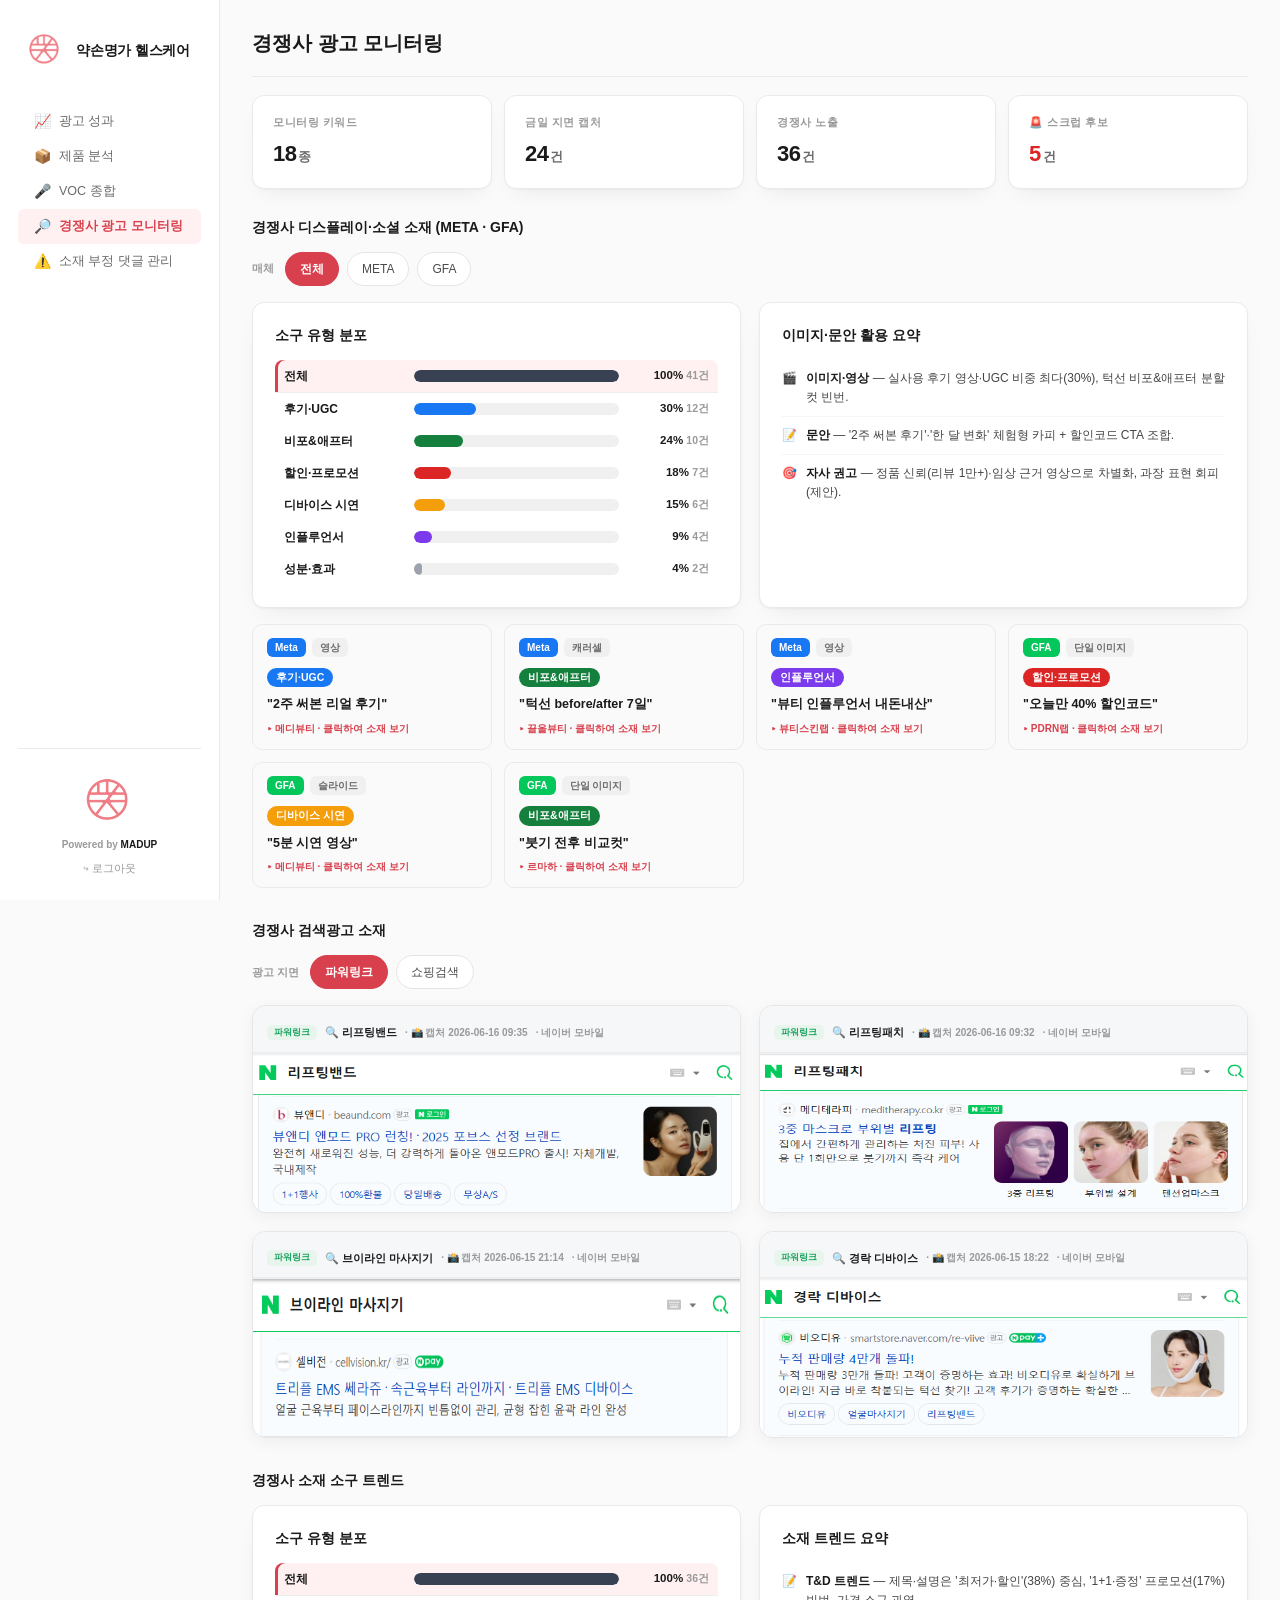
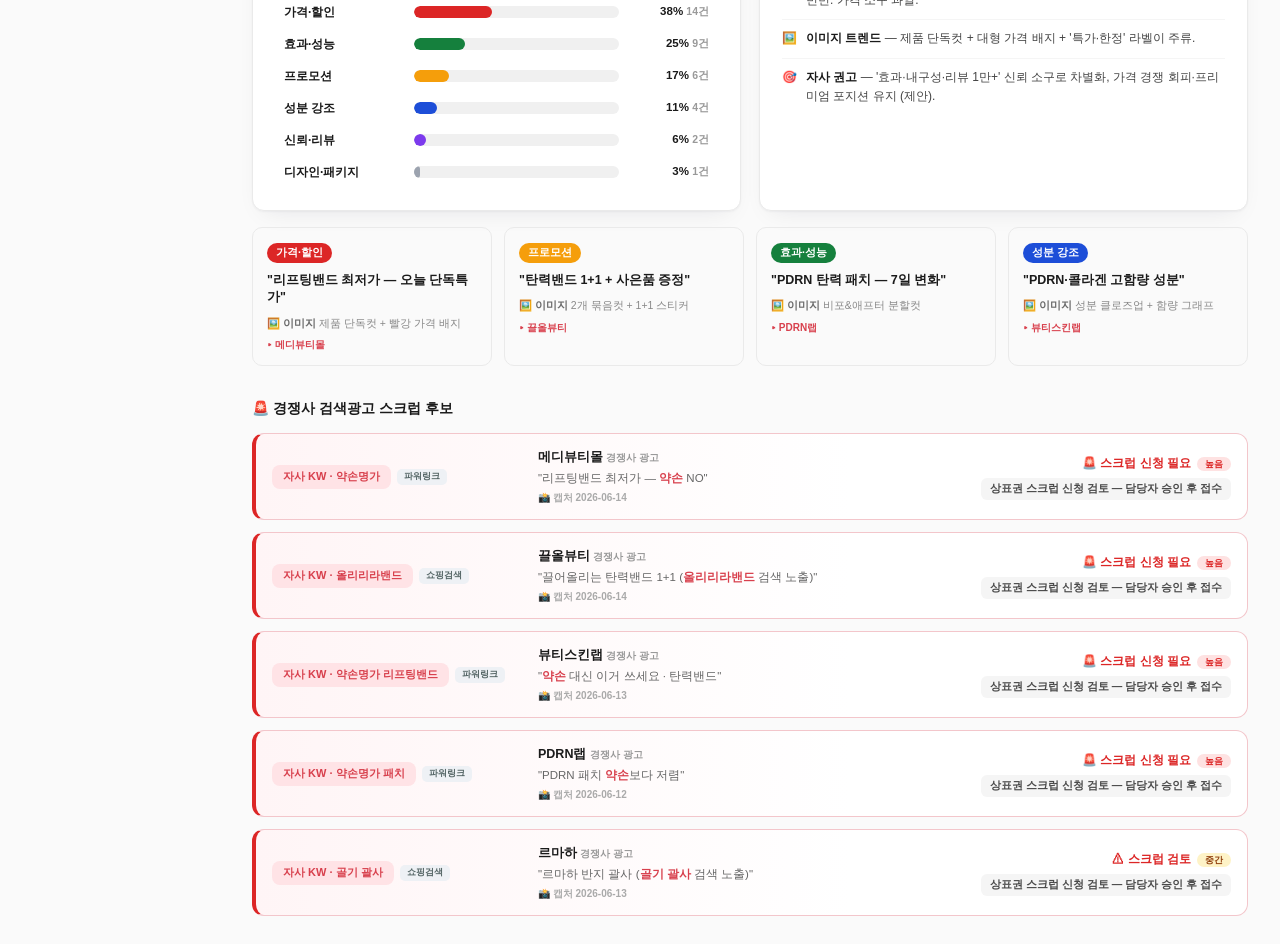
==== commit 90efb7a2: "동기화 — VOC 카드 통일·경쟁사 캡처 통일·소구분포 인터랙티브" ====
--- a/dashboards/yakson-keywords/index.html
+++ b/dashboards/yakson-keywords/index.html
@@ -13,8 +13,10 @@
   /* ===== 캡처 갤러리 ===== */
   .cap-grid { display:grid; grid-template-columns:repeat(2,1fr); gap:18px; margin-bottom:32px; align-items:stretch; }
   /* 실제 지면 캡처 — 카드 크기 통일(고정 이미지 영역) + contain 가운데 정렬(여백 허용) */
-  .cap-shot-wrap { flex:1; min-height:190px; display:flex; align-items:center; justify-content:center; background:#FAFBFC; border-top:1px solid #F0F0F0; padding:14px; }
-  .cap-shot { max-width:100%; max-height:170px; display:block; object-fit:contain; border-radius:5px; box-shadow:0 1px 4px rgba(0,0,0,.06); }
+  .cap-shot-wrap { background:#FFFFFF; border-top:1px solid #F0F0F0; }
+  /* 모든 캡처 동일 크기·좌표 — 가로 폭 채워 늘림(약간의 왜곡 허용) */
+  .cap-shot { width:100%; height:158px; display:block; object-fit:fill; }
+  .cap-shot-wrap.noimg { min-height:158px; display:flex; align-items:center; justify-content:center; }
   .cap-shot-wrap.noimg::after { content:'캡처 준비중'; color:#B8B8B8; font-size:12px; font-weight:600; }
   .cap-kw-sm { font-size:11px; font-weight:800; color:#1A1A1A; }
   .cap-card { border:1px solid #E6E6E6; border-radius:14px; overflow:hidden; background:#fff; box-shadow:0 4px 16px rgba(0,0,0,.05); display:flex; flex-direction:column; }
@@ -101,6 +103,11 @@
 
   /* ===== 경쟁사 소재 소구 트렌드 ===== */
   .soge-bar-row { display:flex; align-items:center; gap:10px; padding:8px 0; }
+  /* 클릭 가능한 분포 막대 (유형 선택 → 요약 매칭) */
+  .soge-bar-row.cbar { cursor:pointer; border-radius:8px; padding:7px 9px; transition:background .15s; }
+  .soge-bar-row.cbar:hover { background:#F6F7F9; }
+  .soge-bar-row.cbar.sel { background:#FFF1F2; box-shadow:inset 3px 0 0 #D8404D; }
+  .soge-bar-row.cbar.total { border-bottom:1px solid #EEE; border-radius:8px 8px 0 0; }
   .soge-name { font-size:12px; font-weight:700; color:#1A1A1A; width:120px; flex:none; }
   .soge-track { flex:1; height:12px; background:#F0F0F0; border-radius:6px; overflow:hidden; }
   .soge-fill { height:100%; border-radius:6px; }
@@ -478,19 +485,37 @@
   { type:'신뢰·리뷰',     pct:6,  n:2,  color:'#7C3AED' },
   { type:'디자인·패키지', pct:3,  n:1,  color:'#9CA3AF' },
 ];
-document.getElementById('soge-dist').innerHTML = SOGE_DIST.map(s => `
-  <div class="soge-bar-row">
-    <span class="soge-name">${s.type}</span>
-    <div class="soge-track"><div class="soge-fill" style="width:${s.pct}%;background:${s.color};"></div></div>
-    <span class="soge-val">${s.pct}% <span>${s.n}건</span></span>
-  </div>`).join('');
-
 const SOGE_INSIGHT = [
-  { ic:'📝', t:"<b>T&D 트렌드</b> — 제목·설명은 '최저가·할인'(38%) 중심, '1+1·증정' 프로모션(17%) 빈번. 가격 소구 과열." },
-  { ic:'🖼️', t:"<b>이미지 트렌드</b> — 제품 단독컷 + 대형 가격 배지 + '특가·한정' 라벨이 주류." },
-  { ic:'🎯', t:"<b>자사 권고</b> — '효과·내구성·리뷰 1만+' 신뢰 소구로 차별화, 가격 경쟁 회피·프리미엄 포지션 유지 (제안)." },
+  ['📝',"<b>T&D 트렌드</b> — 제목·설명은 '최저가·할인'(38%) 중심, '1+1·증정' 프로모션(17%) 빈번. 가격 소구 과열."],
+  ['🖼️',"<b>이미지 트렌드</b> — 제품 단독컷 + 대형 가격 배지 + '특가·한정' 라벨이 주류."],
+  ['🎯',"<b>자사 권고</b> — '효과·내구성·리뷰 1만+' 신뢰 소구로 차별화, 가격 경쟁 회피·프리미엄 포지션 유지 (제안)."],
 ];
-document.getElementById('soge-insight').innerHTML = SOGE_INSIGHT.map(x => `<div class="ins-row"><span>${x.ic}</span><span>${x.t}</span></div>`).join('');
+const SOGE_TYPE_INSIGHT = {
+  '가격·할인':     [['📝',"<b>T&D</b> — '최저가·단독특가' 가격 소구 중심 + 대형 빨강 가격 배지."],['🎯',"<b>자사 권고</b> — 가격 경쟁 회피, 효과·신뢰 프리미엄 포지션 유지 (제안)."]],
+  '효과·성능':     [['📝',"<b>T&D</b> — '7일 변화·탄력' 효과 수치 소구, 비포&애프터 이미지."],['🎯',"<b>자사 권고</b> — 기간·조건 명시한 임상 근거로 신뢰 강화 (제안)."]],
+  '프로모션':       [['📝',"<b>T&D</b> — '1+1·사은품 증정' 번들 소구, 묶음컷·증정 스티커."],['🎯',"<b>자사 권고</b> — 세트 구성·가치 차별화로 단순 1+1 경쟁 탈피 (제안)."]],
+  '성분 강조':     [['📝',"<b>T&D</b> — 'PDRN·콜라겐 고함량' 성분 소구, 성분 클로즈업·함량 그래프."],['🎯',"<b>자사 권고</b> — 함량 수치·성분 신뢰로 차별화 (제안)."]],
+  '신뢰·리뷰':     [['📝',"<b>T&D</b> — '리뷰 1만+·실사용 후기' 신뢰 소구, 별점·리뷰 캡처."],['🎯',"<b>자사 권고</b> — 정품·누적 리뷰 전면 배치로 신뢰 우위 (제안)."]],
+  '디자인·패키지': [['📝',"<b>T&D</b> — '고급 패키지·기프트' 선물 수요 소구, 패키지 컷."],['🎯',"<b>자사 권고</b> — 프리미엄 패키지·기프트 라인으로 선물 시장 공략 (제안)."]],
+};
+const SOGE_N = SOGE_DIST.reduce((a, s) => a + s.n, 0);
+let curSogeType = '전체';
+function renderSogeDist() {
+  const rows = [{ type:'전체', pct:100, n:SOGE_N, color:'#374151' }].concat(SOGE_DIST);
+  document.getElementById('soge-dist').innerHTML = rows.map((r, i) => `
+    <div class="soge-bar-row cbar${i === 0 ? ' total' : ''}${r.type === curSogeType ? ' sel' : ''}" onclick="setSogeType(${i})">
+      <span class="soge-name">${r.type}</span>
+      <div class="soge-track"><div class="soge-fill" style="width:${r.pct}%;background:${r.color};"></div></div>
+      <span class="soge-val">${r.pct}% <span>${r.n}건</span></span>
+    </div>`).join('');
+  const ins = curSogeType === '전체' ? SOGE_INSIGHT : (SOGE_TYPE_INSIGHT[curSogeType] || SOGE_INSIGHT);
+  document.getElementById('soge-insight').innerHTML = ins.map(x => `<div class="ins-row"><span>${x[0]}</span><span>${x[1]}</span></div>`).join('');
+}
+function setSogeType(i) {
+  curSogeType = i === 0 ? '전체' : SOGE_DIST[i - 1].type;
+  renderSogeDist();
+}
+renderSogeDist();
 
 const SOGE_CR = [
   { type:'가격·할인',     color:'#DC2626', td:'"리프팅밴드 최저가 — 오늘 단독특가"', img:'제품 단독컷 + 빨강 가격 배지', comp:'메디뷰티몰' },
@@ -526,17 +551,36 @@
   { plat:'GFA',  platColor:'#03C75A', fmt:'슬라이드',   type:'디바이스 시연', tColor:'#F59E0B', copy:'"5분 시연 영상"',          comp:'메디뷰티' },
   { plat:'GFA',  platColor:'#03C75A', fmt:'단일 이미지', type:'비포&애프터',   tColor:'#15803D', copy:'"붓기 전후 비교컷"',        comp:'르마하' },
 ];
-let mgfaShown = [];
+// 소구 유형별 이미지·문안 활용 요약 (분포 막대 클릭 시 매칭)
+const MGFA_TYPE_INSIGHT = {
+  '후기·UGC':     [['🎬',"<b>소재 특징</b> — 실사용 후기 영상·일상 UGC 중심. '2주 써본 후기' 체험형 문안 + 댓글 유도 CTA."],['🎯',"<b>자사 권고</b> — 진성 리뷰어 협업·임상 근거 영상으로 신뢰 차별화 (제안)."]],
+  '비포&애프터':  [['🎬',"<b>소재 특징</b> — 턱선 전후 분할컷 + '7일 변화' 수치. 짧은 영상·캐러셀로 변화 시각화."],['🎯',"<b>자사 권고</b> — 동일 조건·객관 측정 비포&애프터로 과장 논란 회피 (제안)."]],
+  '할인·프로모션':[['🖼️',"<b>소재 특징</b> — 대형 가격 배지 + '오늘만 N% 할인코드' 즉시 행동 유도."],['🎯',"<b>자사 권고</b> — 가격 경쟁 회피, 가치·효과 소구로 프리미엄 포지션 유지 (제안)."]],
+  '디바이스 시연':[['🖼️',"<b>소재 특징</b> — 5분 시연 슬라이드·사용법 영상. '간편 시연' 카피 중심."],['🎯',"<b>자사 권고</b> — 효과·내구성 시연 콘텐츠로 기능 차별화 (제안)."]],
+  '인플루언서':   [['🎬',"<b>소재 특징</b> — 인플루언서 협찬 콘텐츠·'내돈내산' 솔직 후기 톤."],['🎯',"<b>자사 권고</b> — 브랜드 적합 인플루언서 진성 협업 + 근거 제시 (제안)."]],
+  '성분·효과':    [['🖼️',"<b>소재 특징</b> — 성분 클로즈업·함량 그래프. 'PDRN·콜라겐 고함량' 강조."],['🎯',"<b>자사 권고</b> — 임상·성분 근거 수치로 신뢰 소구 (제안)."]],
+};
+let mgfaShown = [], curMgfaFilter = 'all', curMgfaType = '전체';
+function renderMgfaDist() {
+  const d = MGFA[curMgfaFilter];
+  const rows = [{ name:'전체', pct:100, n:d.n, color:'#374151' }].concat(d.dist.map(s => ({ name:s[0], pct:s[1], n:s[2], color:s[3] })));
+  document.getElementById('mgfa-dist').innerHTML = rows.map((r, i) => `
+    <div class="soge-bar-row cbar${i === 0 ? ' total' : ''}${r.name === curMgfaType ? ' sel' : ''}" onclick="setMgfaType(${i})">
+      <span class="soge-name">${r.name}</span>
+      <div class="soge-track"><div class="soge-fill" style="width:${r.pct}%;background:${r.color};"></div></div>
+      <span class="soge-val">${r.pct}% <span>${r.n}건</span></span>
+    </div>`).join('');
+  const ins = curMgfaType === '전체' ? d.insight : (MGFA_TYPE_INSIGHT[curMgfaType] || d.insight);
+  document.getElementById('mgfa-insight').innerHTML = ins.map(x => `<div class="ins-row"><span>${x[0]}</span><span>${x[1]}</span></div>`).join('');
+}
+function setMgfaType(i) {
+  curMgfaType = i === 0 ? '전체' : MGFA[curMgfaFilter].dist[i - 1][0];
+  renderMgfaDist();
+}
 function renderMgfa(f) {
-  const d = MGFA[f];
-  document.getElementById('mgfa-dist-sub').textContent = `메타·GFA 소재 ${d.n}건 분류`;
-  document.getElementById('mgfa-dist').innerHTML = d.dist.map(s => `
-    <div class="soge-bar-row">
-      <span class="soge-name">${s[0]}</span>
-      <div class="soge-track"><div class="soge-fill" style="width:${s[1]}%;background:${s[3]};"></div></div>
-      <span class="soge-val">${s[1]}% <span>${s[2]}건</span></span>
-    </div>`).join('');
-  document.getElementById('mgfa-insight').innerHTML = d.insight.map(x => `<div class="ins-row"><span>${x[0]}</span><span>${x[1]}</span></div>`).join('');
+  curMgfaFilter = f; curMgfaType = '전체';
+  document.getElementById('mgfa-dist-sub').textContent = `메타·GFA 소재 ${MGFA[f].n}건 분류 · 유형 클릭 시 요약 전환`;
+  renderMgfaDist();
   mgfaShown = f === 'all' ? MGFA_CR : MGFA_CR.filter(c => f === 'meta' ? c.plat === 'Meta' : c.plat === 'GFA');
   document.getElementById('mgfa-cr-grid').innerHTML = mgfaShown.map((c, i) => `
     <div class="soge-cr clickable" onclick="openCrModal(${i})">
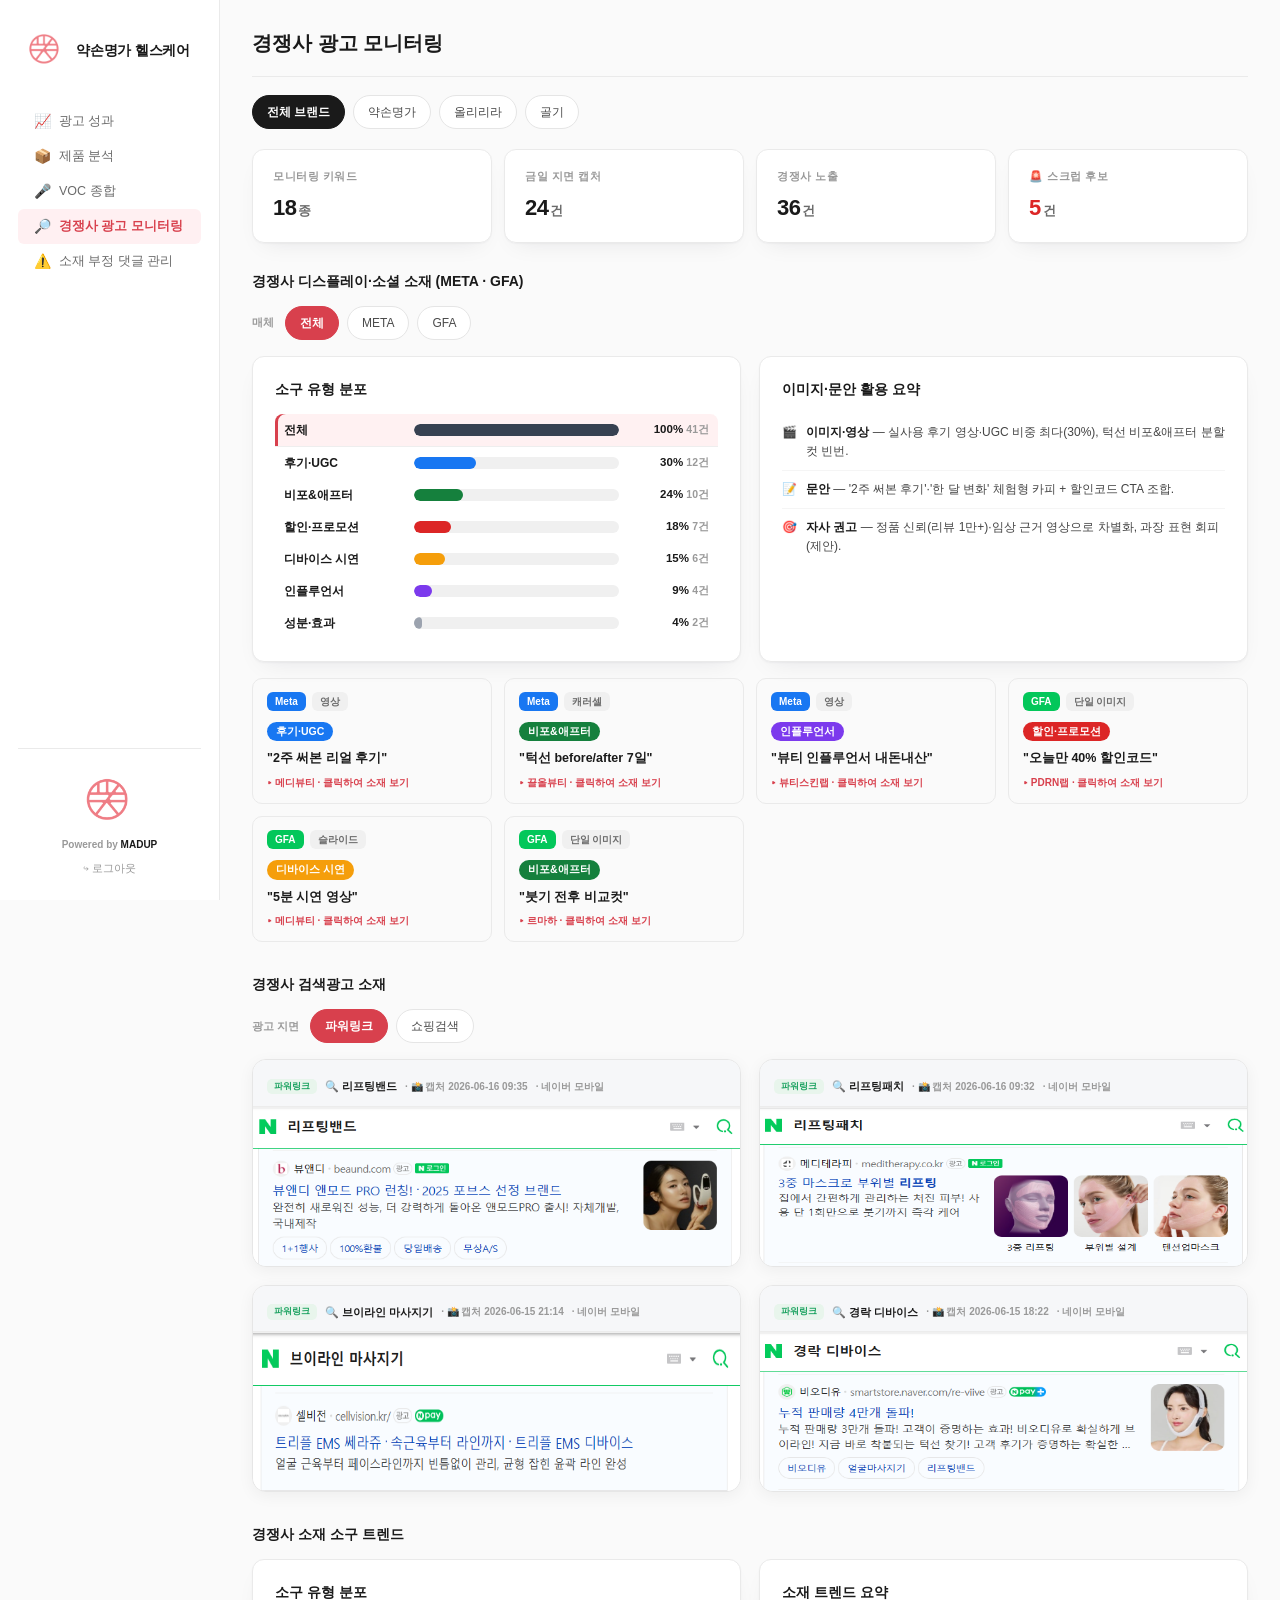
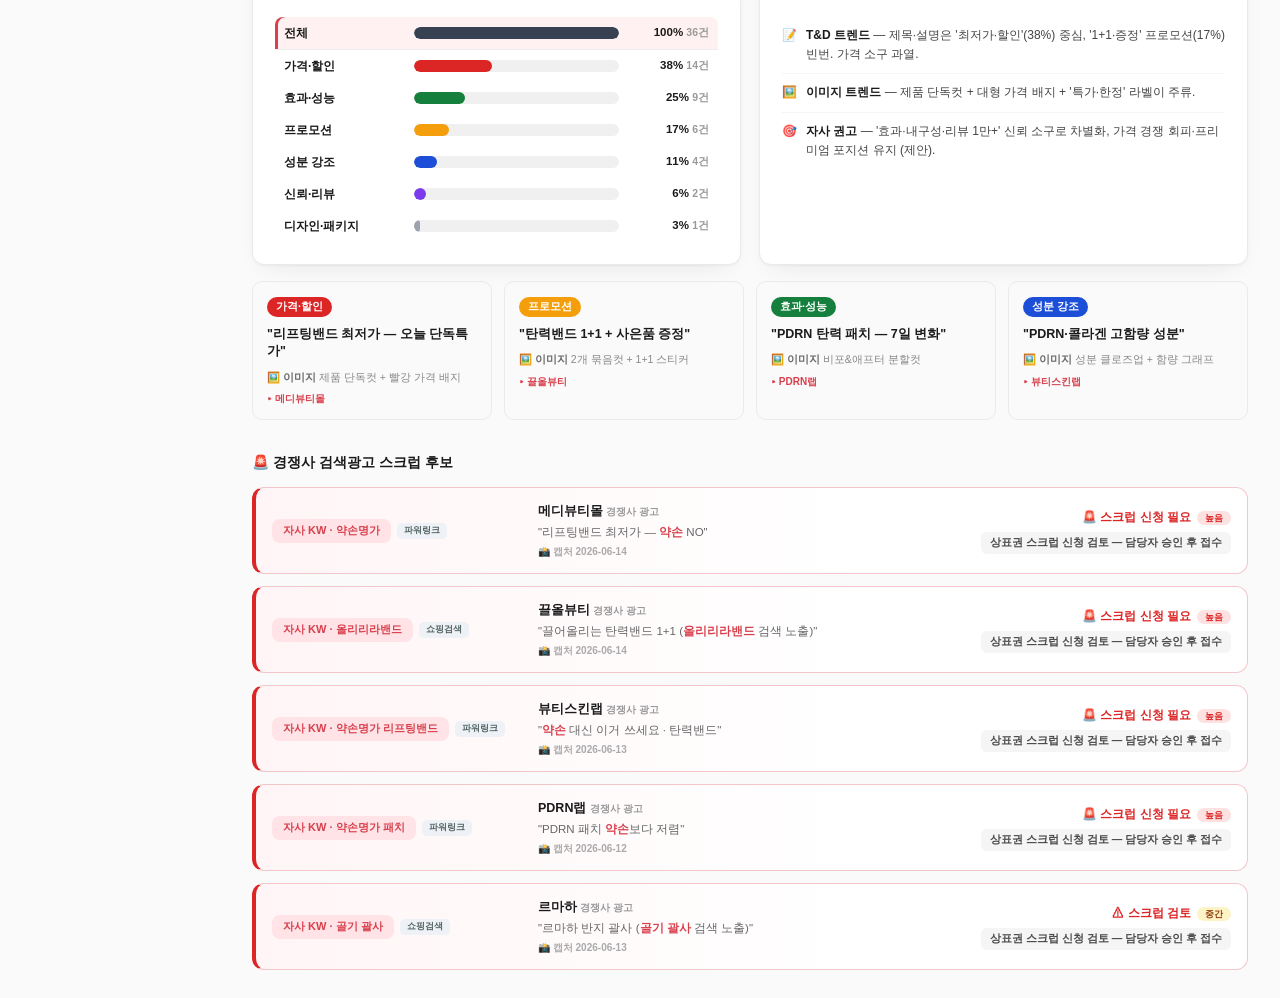
==== commit 396be258: "동기화 — 경쟁사 브랜드 필터 + 소재댓글 유형/KPI + 교차구매 호버 문구" ====
--- a/dashboards/yakson-keywords/index.html
+++ b/dashboards/yakson-keywords/index.html
@@ -161,6 +161,14 @@
       </div>
     </div>
 
+    <!-- 브랜드 필터 -->
+    <div class="filter-bar" style="margin-bottom:20px;">
+      <div class="filter-chip brand active" onclick="setCompBrand('all',this)">전체 브랜드</div>
+      <div class="filter-chip brand" onclick="setCompBrand('yakson',this)">약손명가</div>
+      <div class="filter-chip brand" onclick="setCompBrand('ollira',this)">올리리라</div>
+      <div class="filter-chip brand" onclick="setCompBrand('golgi',this)">골기</div>
+    </div>
+
     <!-- 핵심 인사이트 (전역 CSS로 숨김) -->
     <div class="section-title" style="margin-top:2px;">
       핵심 인사이트 · 마케팅 시사점
@@ -177,19 +185,19 @@
     <div class="kpi-grid cols-4">
       <div class="kpi-card">
         <div class="kpi-label">모니터링 키워드</div>
-        <div class="kpi-value">18<span class="kpi-unit">종</span></div>
+        <div class="kpi-value"><span id="kpi-kw">18</span><span class="kpi-unit">종</span></div>
       </div>
       <div class="kpi-card">
         <div class="kpi-label">금일 지면 캡처</div>
-        <div class="kpi-value">24<span class="kpi-unit">건</span></div>
+        <div class="kpi-value"><span id="kpi-cap">24</span><span class="kpi-unit">건</span></div>
       </div>
       <div class="kpi-card">
         <div class="kpi-label">경쟁사 노출</div>
-        <div class="kpi-value">36<span class="kpi-unit">건</span></div>
+        <div class="kpi-value"><span id="kpi-comp">36</span><span class="kpi-unit">건</span></div>
       </div>
       <div class="kpi-card featured">
         <div class="kpi-label">🚨 스크럽 후보</div>
-        <div class="kpi-value" style="color:#DC2626;">5<span class="kpi-unit">건</span></div>
+        <div class="kpi-value" style="color:#DC2626;"><span id="kpi-scrub">5</span><span class="kpi-unit">건</span></div>
       </div>
     </div>
 
@@ -273,6 +281,18 @@
 
 <script src="../_assets/sidebar.js"></script>
 <script>
+// ============================================================
+// 브랜드 필터 (전체/약손명가/올리리라/골기) — 하단 전 섹션 데이터 전환
+// ============================================================
+let curCompBrand = 'all';
+const KW_BRAND = { '리프팅밴드':'yakson', '리프팅패치':'yakson', '브이라인 마사지기':'ollira', '경락 디바이스':'ollira', '광대 마사지':'golgi' };
+const brandOfText = t => (/약손|리프팅(밴드|패치)/.test(t) ? 'yakson' : /올리리라|브이라인|경락/.test(t) ? 'ollira' : /골기|괄사|광대/.test(t) ? 'golgi' : 'all');
+const CB_KPI = { all:[18,24,36,5], yakson:[8,11,17,3], ollira:[6,9,13,1], golgi:[4,6,6,1] };
+function renderCompKpi() {
+  const v = CB_KPI[curCompBrand];
+  ['kpi-kw','kpi-cap','kpi-comp','kpi-scrub'].forEach((id, i) => { document.getElementById(id).textContent = v[i]; });
+}
+
 // ============================================================
 // 네이버 검색광고 지면 캡처 (재현 목업) — 파워링크 / 쇼핑검색
 // flag:true = 자사 상표/브랜드 키워드를 도용한 경쟁사 광고
@@ -443,9 +463,12 @@
 }
 function renderGallery() {
   const grid = document.getElementById('cap-grid');
-  const list = curPlane === 'powerlink' ? POWERLINK : SHOPPING;
   const plane = curPlane === 'powerlink' ? '파워링크' : '쇼핑검색';
-  grid.innerHTML = list.filter(c => c.cap).map(c => capShot(c, plane)).join('');
+  const list = (curPlane === 'powerlink' ? POWERLINK : SHOPPING)
+    .filter(c => c.cap && (curCompBrand === 'all' || KW_BRAND[c.kw] === curCompBrand));
+  grid.innerHTML = list.length
+    ? list.map(c => capShot(c, plane)).join('')
+    : `<div style="grid-column:1/-1;padding:40px;text-align:center;color:#AAA;font-size:13px;font-weight:600;">해당 브랜드의 ${plane} 지면 캡처가 없습니다</div>`;
 }
 function setPlane(p, el) {
   curPlane = p;
@@ -455,7 +478,9 @@
 }
 
 function renderScrub() {
-  document.getElementById('scrub-list').innerHTML = SCRUB.map(s => {
+  const list = SCRUB.filter(s => curCompBrand === 'all' || brandOfText(s.kw) === curCompBrand);
+  if (!list.length) { document.getElementById('scrub-list').innerHTML = `<div style="padding:30px;text-align:center;color:#AAA;font-size:13px;font-weight:600;">해당 브랜드의 스크럽 후보가 없습니다</div>`; return; }
+  document.getElementById('scrub-list').innerHTML = list.map(s => {
     const sevLabel = s.sev === 'high' ? '높음' : '중간';
     const alertTxt = s.sev === 'high' ? '🚨 스크럽 신청 필요' : '⚠ 스크럽 검토';
     return `<div class="scrub-item">
@@ -498,21 +523,37 @@
   '신뢰·리뷰':     [['📝',"<b>T&D</b> — '리뷰 1만+·실사용 후기' 신뢰 소구, 별점·리뷰 캡처."],['🎯',"<b>자사 권고</b> — 정품·누적 리뷰 전면 배치로 신뢰 우위 (제안)."]],
   '디자인·패키지': [['📝',"<b>T&D</b> — '고급 패키지·기프트' 선물 수요 소구, 패키지 컷."],['🎯',"<b>자사 권고</b> — 프리미엄 패키지·기프트 라인으로 선물 시장 공략 (제안)."]],
 };
-const SOGE_N = SOGE_DIST.reduce((a, s) => a + s.n, 0);
+// 브랜드별 검색광고 소구 분포·요약
+const BRAND_SOGE_OVERRIDE = {
+  yakson: { dist:[
+      { type:'가격·할인', pct:41, n:7, color:'#DC2626' }, { type:'효과·성능', pct:29, n:5, color:'#15803D' },
+      { type:'성분 강조', pct:18, n:3, color:'#1D4ED8' }, { type:'프로모션', pct:12, n:2, color:'#F59E0B' } ],
+    insight:[['📝',"<b>T&D</b> — 리프팅밴드·패치 경쟁사가 '최저가·PDRN 성분' 가격·성분 소구 집중."],['🖼️',"<b>이미지</b> — 제품 단독컷 + 가격 배지 + 성분 함량 표기 주류."],['🎯',"<b>자사 권고</b> — 임상·내구성·리뷰 1만+ 신뢰로 가격 경쟁 회피 (제안)."]] },
+  ollira: { dist:[
+      { type:'효과·성능', pct:38, n:5, color:'#15803D' }, { type:'프로모션', pct:23, n:3, color:'#F59E0B' },
+      { type:'가격·할인', pct:23, n:3, color:'#DC2626' }, { type:'신뢰·리뷰', pct:16, n:2, color:'#7C3AED' } ],
+    insight:[['📝',"<b>T&D</b> — 브이라인·경락 디바이스 경쟁사가 'EMS 효과·N분 케어' 기능 소구 + 할인."],['🖼️',"<b>이미지</b> — 디바이스 시연·전후 비교컷, '누적 판매량' 강조."],['🎯',"<b>자사 권고</b> — 임상 효과·안전성·정품 보증으로 차별화 (제안)."]] },
+  golgi: { dist:[
+      { type:'가격·할인', pct:33, n:2, color:'#DC2626' }, { type:'디자인·패키지', pct:33, n:2, color:'#9CA3AF' },
+      { type:'효과·성능', pct:17, n:1, color:'#15803D' }, { type:'프로모션', pct:17, n:1, color:'#F59E0B' } ],
+    insight:[['📝',"<b>T&D</b> — 광대 마사지·괄사 경쟁사가 '가격·선물 패키지' 가성비·기프트 소구."],['🖼️',"<b>이미지</b> — 패키지컷·괄사 시연, 사은품 강조."],['🎯',"<b>자사 권고</b> — 프리미엄 패키지·선물 포지션으로 가성비 경쟁 탈피 (제안)."]] },
+};
+const sogeData = () => curCompBrand === 'all' ? { dist:SOGE_DIST, insight:SOGE_INSIGHT } : BRAND_SOGE_OVERRIDE[curCompBrand];
 let curSogeType = '전체';
 function renderSogeDist() {
-  const rows = [{ type:'전체', pct:100, n:SOGE_N, color:'#374151' }].concat(SOGE_DIST);
+  const sd = sogeData(), N = sd.dist.reduce((a, s) => a + s.n, 0);
+  const rows = [{ type:'전체', pct:100, n:N, color:'#374151' }].concat(sd.dist);
   document.getElementById('soge-dist').innerHTML = rows.map((r, i) => `
     <div class="soge-bar-row cbar${i === 0 ? ' total' : ''}${r.type === curSogeType ? ' sel' : ''}" onclick="setSogeType(${i})">
       <span class="soge-name">${r.type}</span>
       <div class="soge-track"><div class="soge-fill" style="width:${r.pct}%;background:${r.color};"></div></div>
       <span class="soge-val">${r.pct}% <span>${r.n}건</span></span>
     </div>`).join('');
-  const ins = curSogeType === '전체' ? SOGE_INSIGHT : (SOGE_TYPE_INSIGHT[curSogeType] || SOGE_INSIGHT);
+  const ins = curSogeType === '전체' ? sd.insight : (SOGE_TYPE_INSIGHT[curSogeType] || sd.insight);
   document.getElementById('soge-insight').innerHTML = ins.map(x => `<div class="ins-row"><span>${x[0]}</span><span>${x[1]}</span></div>`).join('');
 }
 function setSogeType(i) {
-  curSogeType = i === 0 ? '전체' : SOGE_DIST[i - 1].type;
+  curSogeType = i === 0 ? '전체' : sogeData().dist[i - 1].type;
   renderSogeDist();
 }
 renderSogeDist();
@@ -560,9 +601,37 @@
   '인플루언서':   [['🎬',"<b>소재 특징</b> — 인플루언서 협찬 콘텐츠·'내돈내산' 솔직 후기 톤."],['🎯',"<b>자사 권고</b> — 브랜드 적합 인플루언서 진성 협업 + 근거 제시 (제안)."]],
   '성분·효과':    [['🖼️',"<b>소재 특징</b> — 성분 클로즈업·함량 그래프. 'PDRN·콜라겐 고함량' 강조."],['🎯',"<b>자사 권고</b> — 임상·성분 근거 수치로 신뢰 소구 (제안)."]],
 };
+// 브랜드별 META·GFA 소구 분포·요약
+const BRAND_MGFA_OVERRIDE = {
+  yakson: {
+    all:  { n:18, dist:[['후기·UGC',34,6,'#1877F2'],['비포&애프터',28,5,'#15803D'],['성분·효과',20,4,'#9CA3AF'],['할인·프로모션',18,3,'#DC2626']],
+      insight:[['🎬',"<b>이미지·영상</b> — 리프팅밴드·패치 실사용 후기 영상 + 7일 비포&애프터 다수."],['🎯',"<b>자사 권고</b> — PDRN 성분·임상 근거 콘텐츠로 신뢰 차별화 (제안)."]] },
+    meta: { n:11, dist:[['후기·UGC',45,5,'#1877F2'],['비포&애프터',27,3,'#15803D'],['인플루언서',18,2,'#7C3AED'],['성분·효과',10,1,'#9CA3AF']],
+      insight:[['🎬',"<b>이미지·영상</b> — 릴스 후기·인플루언서 협찬 중심."],['🎯',"<b>자사 권고</b> — 진성 리뷰어 + 성분 근거로 신뢰 강화 (제안)."]] },
+    gfa:  { n:7,  dist:[['할인·프로모션',43,3,'#DC2626'],['비포&애프터',29,2,'#15803D'],['성분·효과',28,2,'#9CA3AF']],
+      insight:[['🖼️',"<b>이미지</b> — 가격 배지 + 성분 함량 단독컷."],['🎯',"<b>자사 권고</b> — 효과·성분 강조로 가격 경쟁 탈피 (제안)."]] },
+  },
+  ollira: {
+    all:  { n:14, dist:[['디바이스 시연',36,5,'#F59E0B'],['후기·UGC',28,4,'#1877F2'],['할인·프로모션',22,3,'#DC2626'],['비포&애프터',14,2,'#15803D']],
+      insight:[['🎬',"<b>이미지·영상</b> — EMS 디바이스 시연·사용법 영상 최다, 전후 윤곽 비교."],['🎯',"<b>자사 권고</b> — 임상 효과·안전성 시연으로 기능 차별화 (제안)."]] },
+    meta: { n:8,  dist:[['후기·UGC',50,4,'#1877F2'],['인플루언서',25,2,'#7C3AED'],['디바이스 시연',25,2,'#F59E0B']],
+      insight:[['🎬',"<b>이미지·영상</b> — 디바이스 실사용 후기·인플루언서 콘텐츠."],['🎯',"<b>자사 권고</b> — 진성 후기 + 효과 근거 강조 (제안)."]] },
+    gfa:  { n:6,  dist:[['디바이스 시연',50,3,'#F59E0B'],['할인·프로모션',33,2,'#DC2626'],['비포&애프터',17,1,'#15803D']],
+      insight:[['🖼️',"<b>이미지</b> — 5분 시연 슬라이드 + 할인 배지."],['🎯',"<b>자사 권고</b> — 내구성·효과 시연으로 차별화 (제안)."]] },
+  },
+  golgi: {
+    all:  { n:6,  dist:[['할인·프로모션',33,2,'#DC2626'],['디바이스 시연',33,2,'#F59E0B'],['후기·UGC',17,1,'#1877F2'],['비포&애프터',17,1,'#15803D']],
+      insight:[['🖼️',"<b>이미지·영상</b> — 괄사·광대 마사지 시연 + 가격/선물 소구 혼재."],['🎯',"<b>자사 권고</b> — 프리미엄 패키지·전문 케어 포지션으로 차별화 (제안)."]] },
+    meta: { n:3,  dist:[['후기·UGC',67,2,'#1877F2'],['인플루언서',33,1,'#7C3AED']],
+      insight:[['🎬',"<b>이미지·영상</b> — 마사지 루틴 후기·인플루언서 콘텐츠."],['🎯',"<b>자사 권고</b> — 전문성·진성 후기로 신뢰 강조 (제안)."]] },
+    gfa:  { n:3,  dist:[['할인·프로모션',67,2,'#DC2626'],['디바이스 시연',33,1,'#F59E0B']],
+      insight:[['🖼️',"<b>이미지</b> — 가격·선물 패키지 단독컷."],['🎯',"<b>자사 권고</b> — 기프트·프리미엄 포지션으로 가성비 경쟁 탈피 (제안)."]] },
+  },
+};
+const mgfaData = f => (curCompBrand === 'all' ? MGFA : BRAND_MGFA_OVERRIDE[curCompBrand])[f];
 let mgfaShown = [], curMgfaFilter = 'all', curMgfaType = '전체';
 function renderMgfaDist() {
-  const d = MGFA[curMgfaFilter];
+  const d = mgfaData(curMgfaFilter);
   const rows = [{ name:'전체', pct:100, n:d.n, color:'#374151' }].concat(d.dist.map(s => ({ name:s[0], pct:s[1], n:s[2], color:s[3] })));
   document.getElementById('mgfa-dist').innerHTML = rows.map((r, i) => `
     <div class="soge-bar-row cbar${i === 0 ? ' total' : ''}${r.name === curMgfaType ? ' sel' : ''}" onclick="setMgfaType(${i})">
@@ -574,12 +643,12 @@
   document.getElementById('mgfa-insight').innerHTML = ins.map(x => `<div class="ins-row"><span>${x[0]}</span><span>${x[1]}</span></div>`).join('');
 }
 function setMgfaType(i) {
-  curMgfaType = i === 0 ? '전체' : MGFA[curMgfaFilter].dist[i - 1][0];
+  curMgfaType = i === 0 ? '전체' : mgfaData(curMgfaFilter).dist[i - 1][0];
   renderMgfaDist();
 }
 function renderMgfa(f) {
   curMgfaFilter = f; curMgfaType = '전체';
-  document.getElementById('mgfa-dist-sub').textContent = `메타·GFA 소재 ${MGFA[f].n}건 분류 · 유형 클릭 시 요약 전환`;
+  document.getElementById('mgfa-dist-sub').textContent = `메타·GFA 소재 ${mgfaData(f).n}건 분류 · 유형 클릭 시 요약 전환`;
   renderMgfaDist();
   mgfaShown = f === 'all' ? MGFA_CR : MGFA_CR.filter(c => f === 'meta' ? c.plat === 'Meta' : c.plat === 'GFA');
   document.getElementById('mgfa-cr-grid').innerHTML = mgfaShown.map((c, i) => `
@@ -599,6 +668,20 @@
   renderMgfa(f);
 }
 renderMgfa('all');
+
+// ===== 브랜드 필터 — 하단 전 섹션 갱신 =====
+function setCompBrand(b, el) {
+  curCompBrand = b;
+  document.querySelectorAll('.filter-chip.brand').forEach(x => x.classList.remove('active'));
+  el.classList.add('active');
+  curSogeType = '전체';
+  renderCompKpi();
+  renderGallery();
+  renderSogeDist();
+  renderMgfa(curMgfaFilter);
+  renderScrub();
+}
+renderCompKpi();
 
 // ===== 소재 미리보기 모달 (예시 — 업데이트 예정) =====
 function openCrModal(i) {
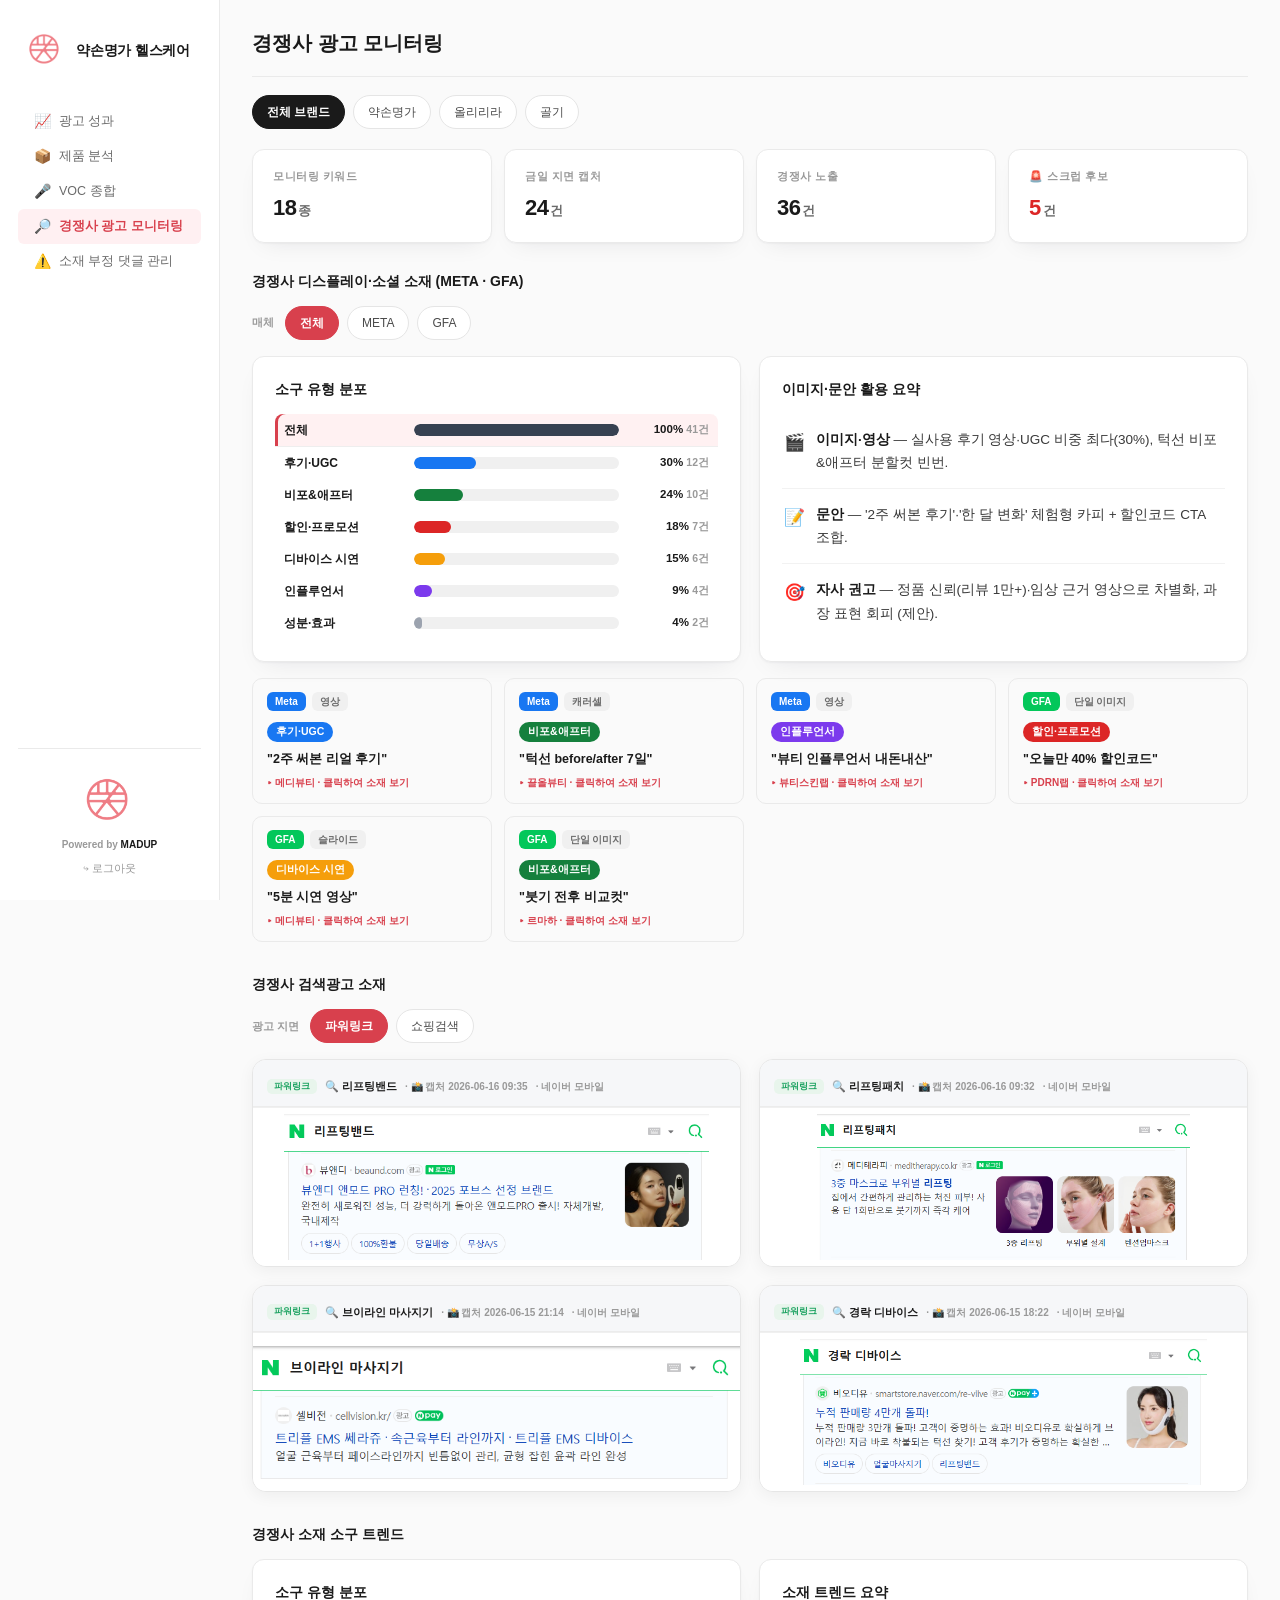
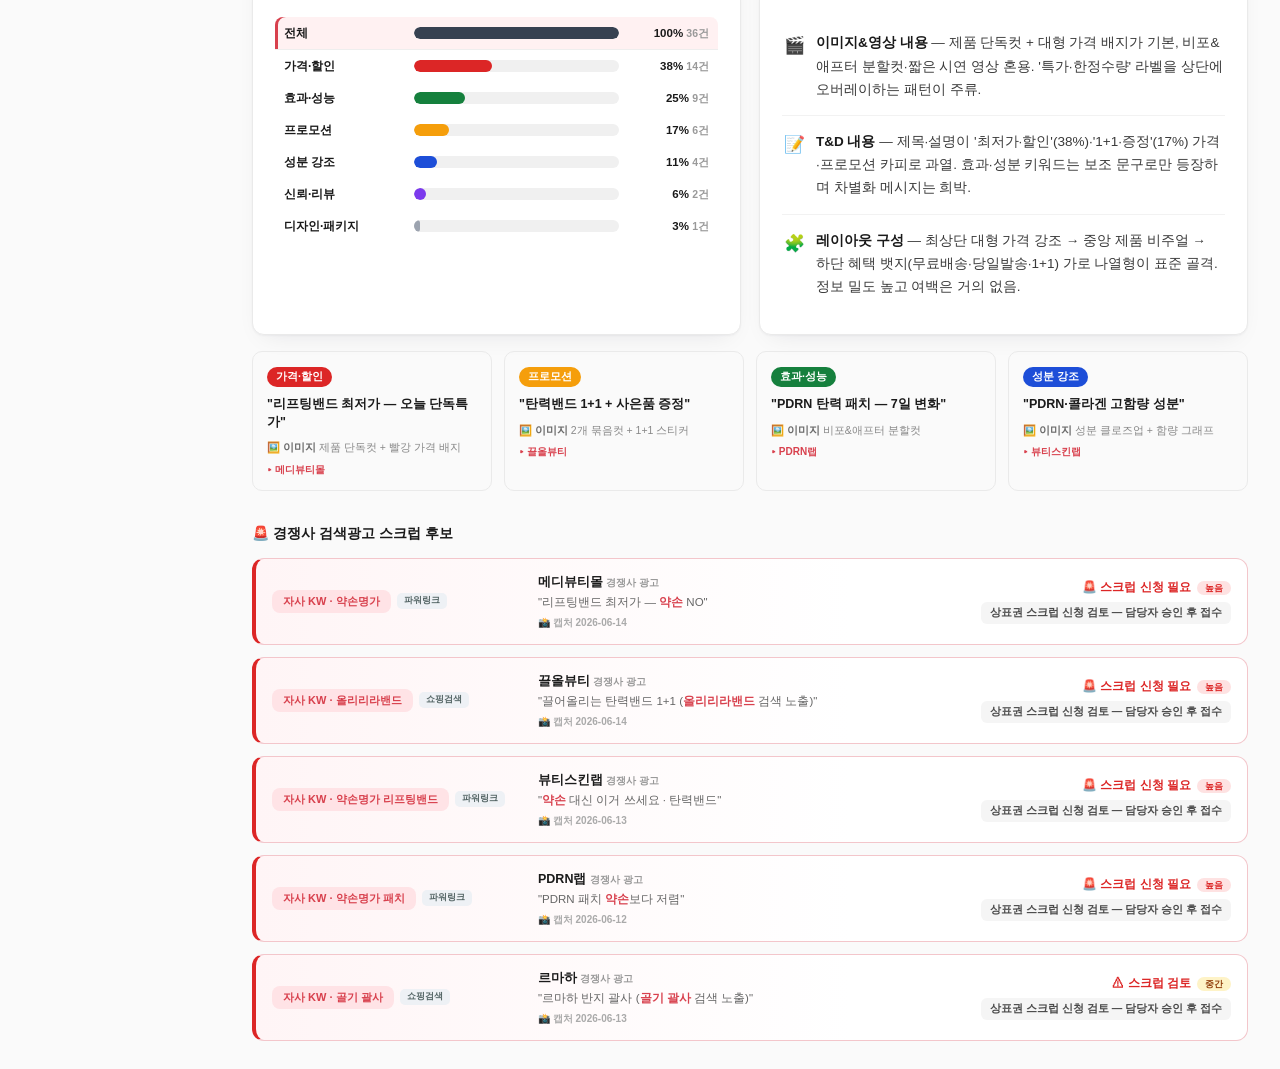
==== commit 5ca4c6fe: "동기화 — 경쟁사 파워링크 캡처 contain 축소 + 소재 트렌드 요약 3항목 통일" ====
--- a/dashboards/yakson-keywords/index.html
+++ b/dashboards/yakson-keywords/index.html
@@ -14,8 +14,10 @@
   .cap-grid { display:grid; grid-template-columns:repeat(2,1fr); gap:18px; margin-bottom:32px; align-items:stretch; }
   /* 실제 지면 캡처 — 카드 크기 통일(고정 이미지 영역) + contain 가운데 정렬(여백 허용) */
   .cap-shot-wrap { background:#FFFFFF; border-top:1px solid #F0F0F0; }
-  /* 모든 캡처 동일 크기·좌표 — 가로 폭 채워 늘림(약간의 왜곡 허용) */
+  /* 쇼핑검색: 가로 폭 채움(현행 유지) / 파워링크: 왜곡 없이 동일 영역에 축소(가운데 정렬, 좌우 여백 허용) */
   .cap-shot { width:100%; height:158px; display:block; object-fit:fill; }
+  .cap-card.cap-pl .cap-shot-wrap { padding:6px 0; }
+  .cap-card.cap-pl .cap-shot { height:146px; object-fit:contain; }
   .cap-shot-wrap.noimg { min-height:158px; display:flex; align-items:center; justify-content:center; }
   .cap-shot-wrap.noimg::after { content:'캡처 준비중'; color:#B8B8B8; font-size:12px; font-weight:600; }
   .cap-kw-sm { font-size:11px; font-weight:800; color:#1A1A1A; }
@@ -113,7 +115,9 @@
   .soge-fill { height:100%; border-radius:6px; }
   .soge-val { font-size:11.5px; font-weight:800; color:#1A1A1A; width:80px; text-align:right; flex:none; }
   .soge-val span { color:#999; font-weight:600; font-size:10.5px; }
-  .soge-insight .ins-row { display:flex; gap:9px; padding:9px 0; border-bottom:1px solid #F5F5F5; font-size:12px; color:#444; line-height:1.6; }
+  .soge-insight { display:flex; flex-direction:column; justify-content:space-evenly; flex:1; }
+  .soge-insight .ins-row { display:flex; gap:11px; padding:14px 2px; border-bottom:1px solid #F2F2F2; font-size:13.5px; color:#3A3A3A; line-height:1.72; }
+  .soge-insight .ins-row span:first-child { font-size:17px; flex-shrink:0; }
   .soge-insight .ins-row:last-child { border-bottom:none; }
   .soge-insight b { color:#1A1A1A; }
   .soge-cr-grid { display:grid; grid-template-columns:repeat(4,1fr); gap:12px; }
@@ -246,7 +250,7 @@
         <div class="section-title">소구 유형 분포<span class="section-title-sub">경쟁사 소재 36건 분류</span></div>
         <div id="soge-dist"></div>
       </div>
-      <div class="chart-card" style="margin-bottom:0;">
+      <div class="chart-card" style="margin-bottom:0;display:flex;flex-direction:column;">
         <div class="section-title">소재 트렌드 요약<span class="section-title-sub">T&amp;D·이미지 활용 트렌드</span></div>
         <div class="soge-insight" id="soge-insight"></div>
       </div>
@@ -454,7 +458,7 @@
 }
 // 실제 지면 캡처를 그대로 표시(각 지면 구성요소 보존), 크기만 2열로 축소
 function capShot(c, plane) {
-  return `<div class="cap-card">
+  return `<div class="cap-card ${plane === '파워링크' ? 'cap-pl' : 'cap-sh'}">
     <div class="cap-head">
       <div class="cap-meta"><span class="cap-plane-tag">${plane}</span><span class="cap-kw-sm">🔍 ${c.kw}</span><span>· 📸 캡처 ${c.time}</span><span>· ${c.device}</span></div>
     </div>
@@ -511,32 +515,32 @@
   { type:'디자인·패키지', pct:3,  n:1,  color:'#9CA3AF' },
 ];
 const SOGE_INSIGHT = [
-  ['📝',"<b>T&D 트렌드</b> — 제목·설명은 '최저가·할인'(38%) 중심, '1+1·증정' 프로모션(17%) 빈번. 가격 소구 과열."],
-  ['🖼️',"<b>이미지 트렌드</b> — 제품 단독컷 + 대형 가격 배지 + '특가·한정' 라벨이 주류."],
-  ['🎯',"<b>자사 권고</b> — '효과·내구성·리뷰 1만+' 신뢰 소구로 차별화, 가격 경쟁 회피·프리미엄 포지션 유지 (제안)."],
+  ['🎬',"<b>이미지&영상 내용</b> — 제품 단독컷 + 대형 가격 배지가 기본, 비포&애프터 분할컷·짧은 시연 영상 혼용. '특가·한정수량' 라벨을 상단에 오버레이하는 패턴이 주류."],
+  ['📝',"<b>T&D 내용</b> — 제목·설명이 '최저가·할인'(38%)·'1+1·증정'(17%) 가격·프로모션 카피로 과열. 효과·성분 키워드는 보조 문구로만 등장하며 차별화 메시지는 희박."],
+  ['🧩',"<b>레이아웃 구성</b> — 최상단 대형 가격 강조 → 중앙 제품 비주얼 → 하단 혜택 뱃지(무료배송·당일발송·1+1) 가로 나열형이 표준 골격. 정보 밀도 높고 여백은 거의 없음."],
 ];
 const SOGE_TYPE_INSIGHT = {
-  '가격·할인':     [['📝',"<b>T&D</b> — '최저가·단독특가' 가격 소구 중심 + 대형 빨강 가격 배지."],['🎯',"<b>자사 권고</b> — 가격 경쟁 회피, 효과·신뢰 프리미엄 포지션 유지 (제안)."]],
-  '효과·성능':     [['📝',"<b>T&D</b> — '7일 변화·탄력' 효과 수치 소구, 비포&애프터 이미지."],['🎯',"<b>자사 권고</b> — 기간·조건 명시한 임상 근거로 신뢰 강화 (제안)."]],
-  '프로모션':       [['📝',"<b>T&D</b> — '1+1·사은품 증정' 번들 소구, 묶음컷·증정 스티커."],['🎯',"<b>자사 권고</b> — 세트 구성·가치 차별화로 단순 1+1 경쟁 탈피 (제안)."]],
-  '성분 강조':     [['📝',"<b>T&D</b> — 'PDRN·콜라겐 고함량' 성분 소구, 성분 클로즈업·함량 그래프."],['🎯',"<b>자사 권고</b> — 함량 수치·성분 신뢰로 차별화 (제안)."]],
-  '신뢰·리뷰':     [['📝',"<b>T&D</b> — '리뷰 1만+·실사용 후기' 신뢰 소구, 별점·리뷰 캡처."],['🎯',"<b>자사 권고</b> — 정품·누적 리뷰 전면 배치로 신뢰 우위 (제안)."]],
-  '디자인·패키지': [['📝',"<b>T&D</b> — '고급 패키지·기프트' 선물 수요 소구, 패키지 컷."],['🎯',"<b>자사 권고</b> — 프리미엄 패키지·기프트 라인으로 선물 시장 공략 (제안)."]],
+  '가격·할인':     [['🎬',"<b>이미지&영상 내용</b> — 제품 단독컷 + 빨강 대형 가격 배지, '특가·한정수량' 라벨을 강하게 오버레이."],['📝',"<b>T&D 내용</b> — '최저가·단독특가·오늘만' 가격 직접 소구 카피가 제목·설명 전면을 차지."],['🧩',"<b>레이아웃 구성</b> — 가격을 최상단 대형으로 배치, 혜택 뱃지(무료배송·1+1)를 하단에 가로 나열."]],
+  '효과·성능':     [['🎬',"<b>이미지&영상 내용</b> — 비포&애프터 좌우 분할컷과 7일 변화 타임랩스 영상이 핵심 비주얼."],['📝',"<b>T&D 내용</b> — '7일 변화·턱선 리프팅·탄력' 효과 수치와 기간을 명시한 카피 중심."],['🧩',"<b>레이아웃 구성</b> — 전/후 좌우 분할 + 변화 수치 오버레이를 화면 중앙에 강조 배치."]],
+  '프로모션':       [['🎬',"<b>이미지&영상 내용</b> — 2개 묶음컷 + '1+1·사은품' 증정 스티커, 한정 타이머 비주얼 동반."],['📝',"<b>T&D 내용</b> — '1+1·사은품 증정·세트 할인' 번들 혜택 카피에 집중."],['🧩',"<b>레이아웃 구성</b> — 묶음 구성 비주얼과 증정품 썸네일을 병렬로 배치해 가치 강조."]],
+  '성분 강조':     [['🎬',"<b>이미지&영상 내용</b> — 성분 클로즈업·캡슐/앰플 컷에 함량 그래프 인서트를 결합."],['📝',"<b>T&D 내용</b> — 'PDRN·콜라겐 고함량' 성분명과 함량 수치를 직접 노출하는 카피."],['🧩',"<b>레이아웃 구성</b> — 성분 아이콘 + 함량 바 그래프를 중심에 둔 정보형 구성."]],
+  '신뢰·리뷰':     [['🎬',"<b>이미지&영상 내용</b> — 리뷰 캡처·별점 모음과 실사용 후기 영상으로 신뢰 비주얼 구성."],['📝',"<b>T&D 내용</b> — '리뷰 1만+·재구매율·만족도' 등 신뢰 지표를 전면에 내세운 카피."],['🧩',"<b>레이아웃 구성</b> — 별점·리뷰 수를 상단 배지로, 후기 인용을 카드형으로 나열."]],
+  '디자인·패키지': [['🎬',"<b>이미지&영상 내용</b> — 고급 패키지 풀컷·언박싱 영상과 선물 연출컷이 주류."],['📝',"<b>T&D 내용</b> — '고급 패키지·선물용·기프트 에디션' 프리미엄 카피 중심."],['🧩',"<b>레이아웃 구성</b> — 패키지 비주얼을 풀컷으로 크게 두고 미니멀 텍스트로 여백을 살림."]],
 };
 // 브랜드별 검색광고 소구 분포·요약
 const BRAND_SOGE_OVERRIDE = {
   yakson: { dist:[
       { type:'가격·할인', pct:41, n:7, color:'#DC2626' }, { type:'효과·성능', pct:29, n:5, color:'#15803D' },
       { type:'성분 강조', pct:18, n:3, color:'#1D4ED8' }, { type:'프로모션', pct:12, n:2, color:'#F59E0B' } ],
-    insight:[['📝',"<b>T&D</b> — 리프팅밴드·패치 경쟁사가 '최저가·PDRN 성분' 가격·성분 소구 집중."],['🖼️',"<b>이미지</b> — 제품 단독컷 + 가격 배지 + 성분 함량 표기 주류."],['🎯',"<b>자사 권고</b> — 임상·내구성·리뷰 1만+ 신뢰로 가격 경쟁 회피 (제안)."]] },
+    insight:[['🎬',"<b>이미지&영상 내용</b> — 리프팅밴드·패치 제품컷 + 가격 배지, PDRN 성분 클로즈업이 주류."],['📝',"<b>T&D 내용</b> — '최저가·PDRN 성분·고함량' 가격과 성분 소구에 집중."],['🧩',"<b>레이아웃 구성</b> — 가격을 상단에 강조하고 성분 함량 뱃지를 하단에 배치하는 골격."]] },
   ollira: { dist:[
       { type:'효과·성능', pct:38, n:5, color:'#15803D' }, { type:'프로모션', pct:23, n:3, color:'#F59E0B' },
       { type:'가격·할인', pct:23, n:3, color:'#DC2626' }, { type:'신뢰·리뷰', pct:16, n:2, color:'#7C3AED' } ],
-    insight:[['📝',"<b>T&D</b> — 브이라인·경락 디바이스 경쟁사가 'EMS 효과·N분 케어' 기능 소구 + 할인."],['🖼️',"<b>이미지</b> — 디바이스 시연·전후 비교컷, '누적 판매량' 강조."],['🎯',"<b>자사 권고</b> — 임상 효과·안전성·정품 보증으로 차별화 (제안)."]] },
+    insight:[['🎬',"<b>이미지&영상 내용</b> — EMS 디바이스 시연 영상 + 전후 윤곽 비교컷, '누적 판매량' 강조컷."],['📝',"<b>T&D 내용</b> — 'EMS 효과·N분 케어·누적 판매량' 기능과 실적 중심 카피."],['🧩',"<b>레이아웃 구성</b> — 디바이스 비주얼 + 사용 단계 슬라이드형 구성으로 기능 설명."]] },
   golgi: { dist:[
       { type:'가격·할인', pct:33, n:2, color:'#DC2626' }, { type:'디자인·패키지', pct:33, n:2, color:'#9CA3AF' },
       { type:'효과·성능', pct:17, n:1, color:'#15803D' }, { type:'프로모션', pct:17, n:1, color:'#F59E0B' } ],
-    insight:[['📝',"<b>T&D</b> — 광대 마사지·괄사 경쟁사가 '가격·선물 패키지' 가성비·기프트 소구."],['🖼️',"<b>이미지</b> — 패키지컷·괄사 시연, 사은품 강조."],['🎯',"<b>자사 권고</b> — 프리미엄 패키지·선물 포지션으로 가성비 경쟁 탈피 (제안)."]] },
+    insight:[['🎬',"<b>이미지&영상 내용</b> — 괄사·광대 마사지 시연과 패키지/사은품 컷이 혼재."],['📝',"<b>T&D 내용</b> — '가격·선물 패키지·가성비' 가격과 기프트 소구가 중심."],['🧩',"<b>레이아웃 구성</b> — 패키지 비주얼 + 가격/사은품 뱃지를 병렬로 배치."]] },
 };
 const sogeData = () => curCompBrand === 'all' ? { dist:SOGE_DIST, insight:SOGE_INSIGHT } : BRAND_SOGE_OVERRIDE[curCompBrand];
 let curSogeType = '전체';
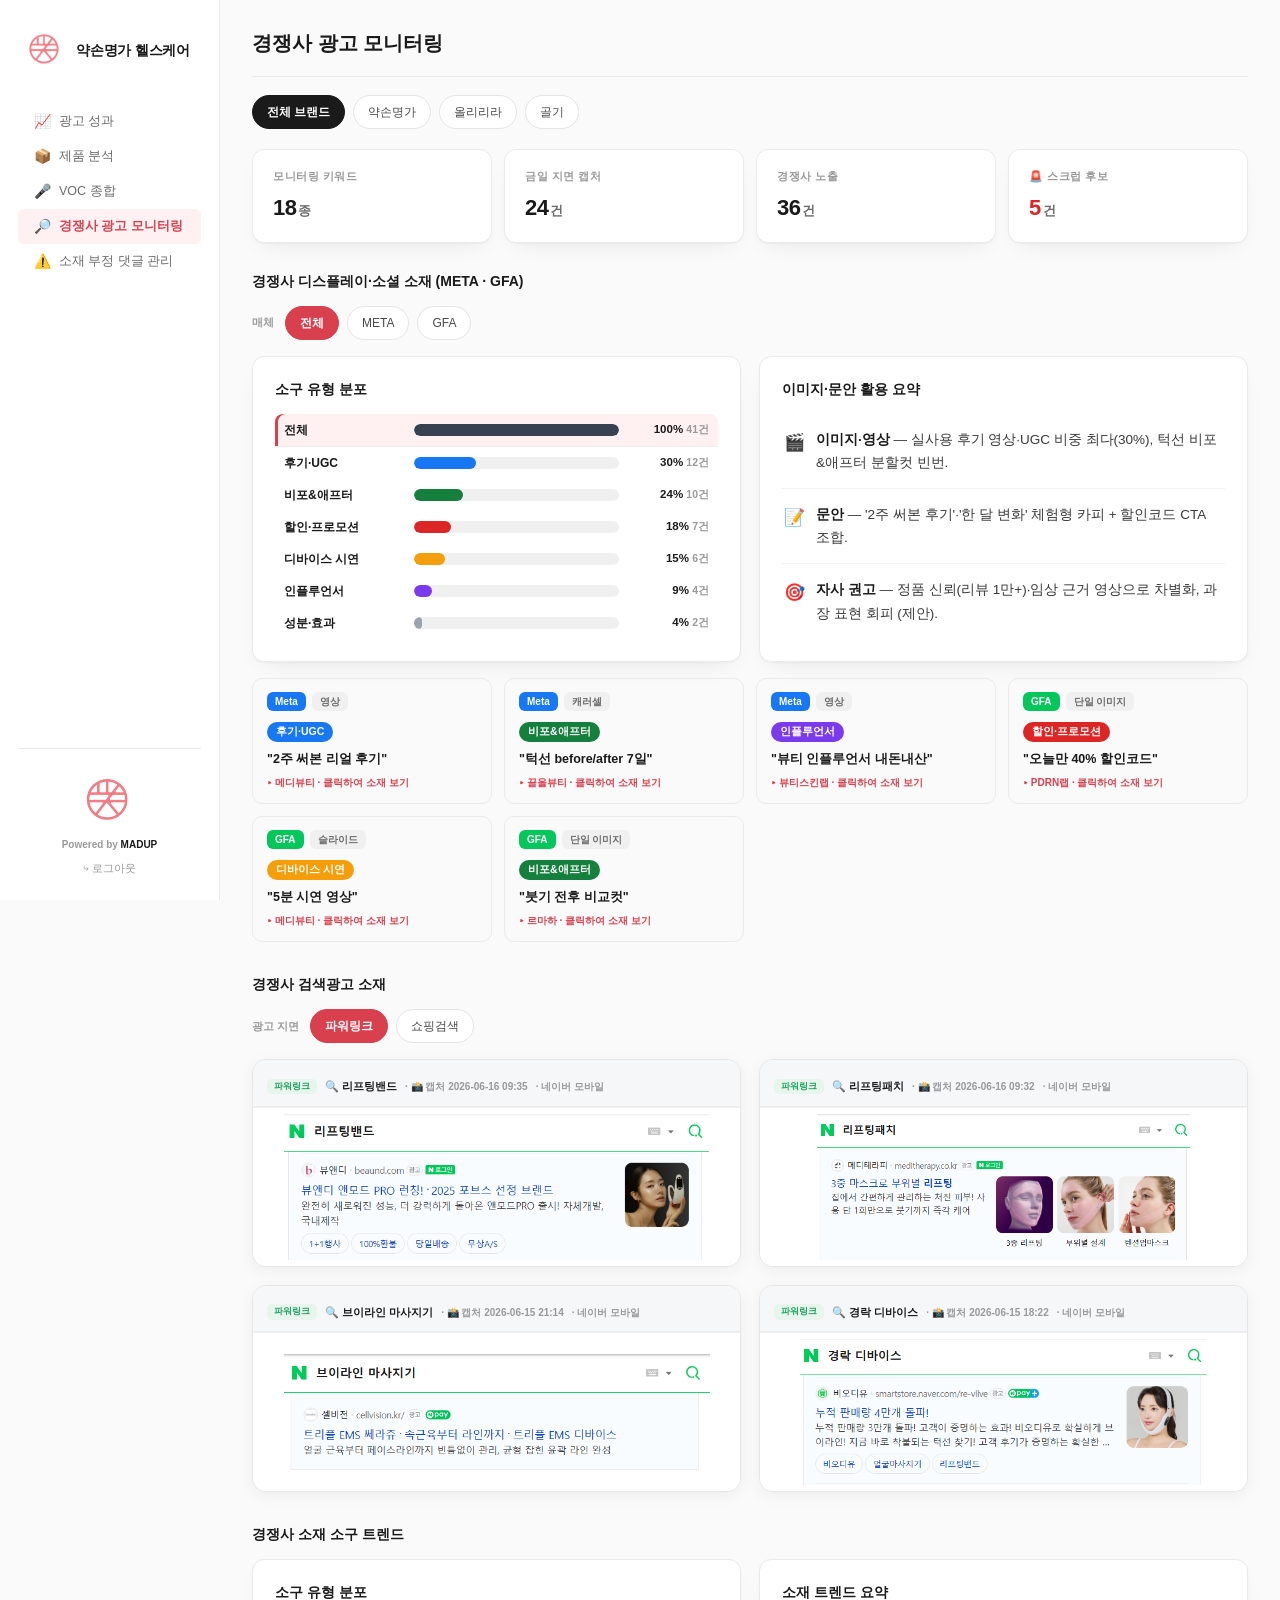
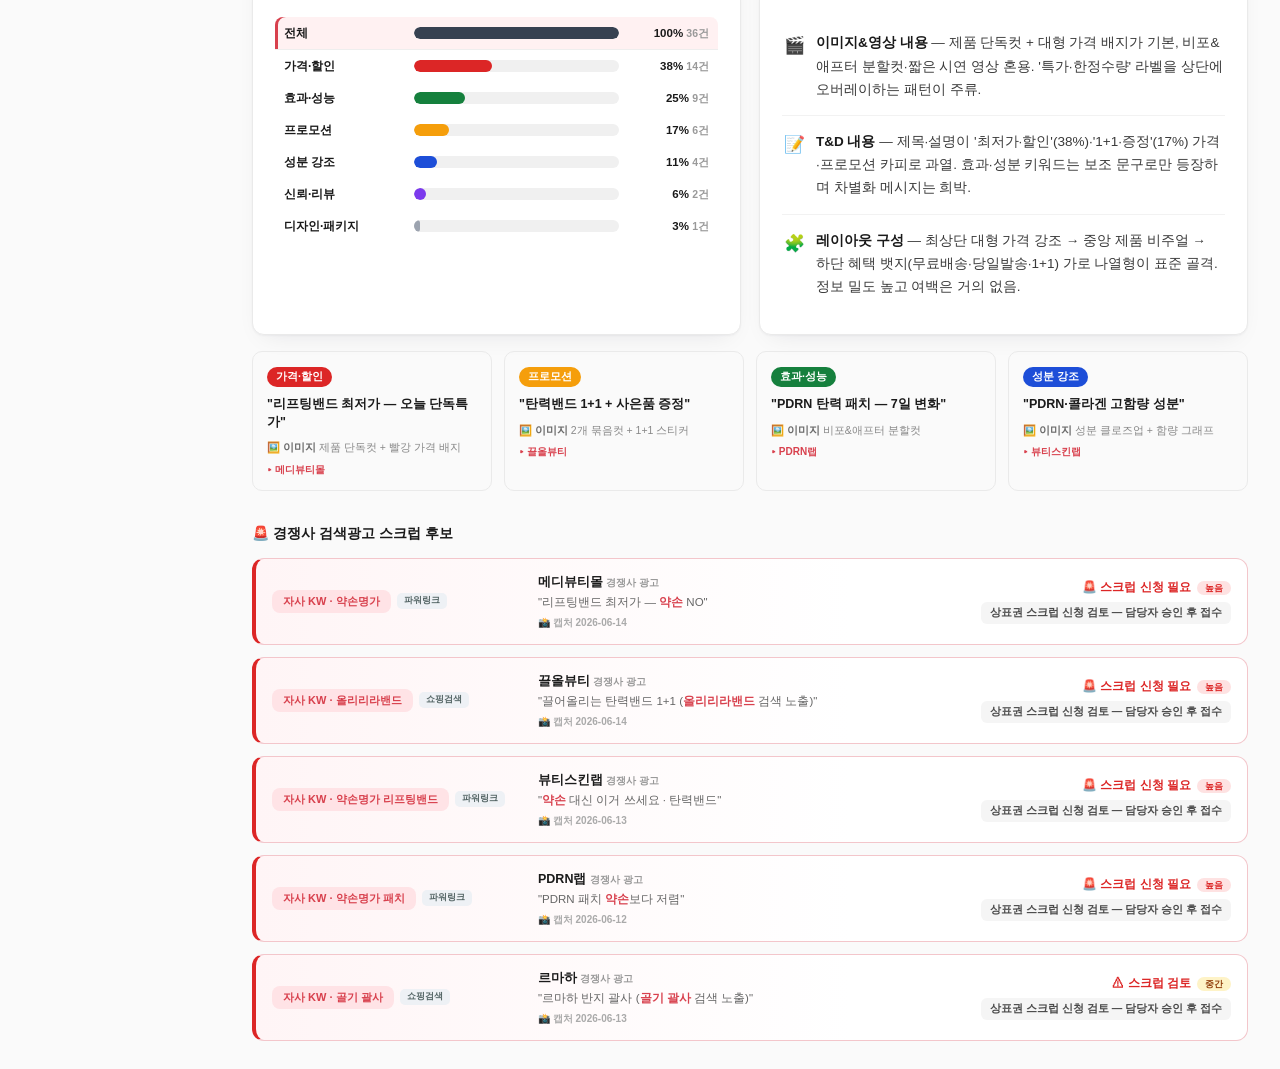
==== commit 2d66c630: "동기화 — 파워링크 캡처 가로폭 통일(셀비전 426px)" ====
--- a/dashboards/yakson-keywords/index.html
+++ b/dashboards/yakson-keywords/index.html
@@ -17,7 +17,8 @@
   /* 쇼핑검색: 가로 폭 채움(현행 유지) / 파워링크: 왜곡 없이 동일 영역에 축소(가운데 정렬, 좌우 여백 허용) */
   .cap-shot { width:100%; height:158px; display:block; object-fit:fill; }
   .cap-card.cap-pl .cap-shot-wrap { padding:6px 0; }
-  .cap-card.cap-pl .cap-shot { height:146px; object-fit:contain; }
+  /* 가로가 넓은 캡처(셀비전 등)가 카드 폭까지 꽉 차지 않도록 리프팅밴드 캡처와 동일한 가로폭(426px)으로 캡·가운데 정렬 */
+  .cap-card.cap-pl .cap-shot { height:146px; object-fit:contain; max-width:426px; margin:0 auto; }
   .cap-shot-wrap.noimg { min-height:158px; display:flex; align-items:center; justify-content:center; }
   .cap-shot-wrap.noimg::after { content:'캡처 준비중'; color:#B8B8B8; font-size:12px; font-weight:600; }
   .cap-kw-sm { font-size:11px; font-weight:800; color:#1A1A1A; }
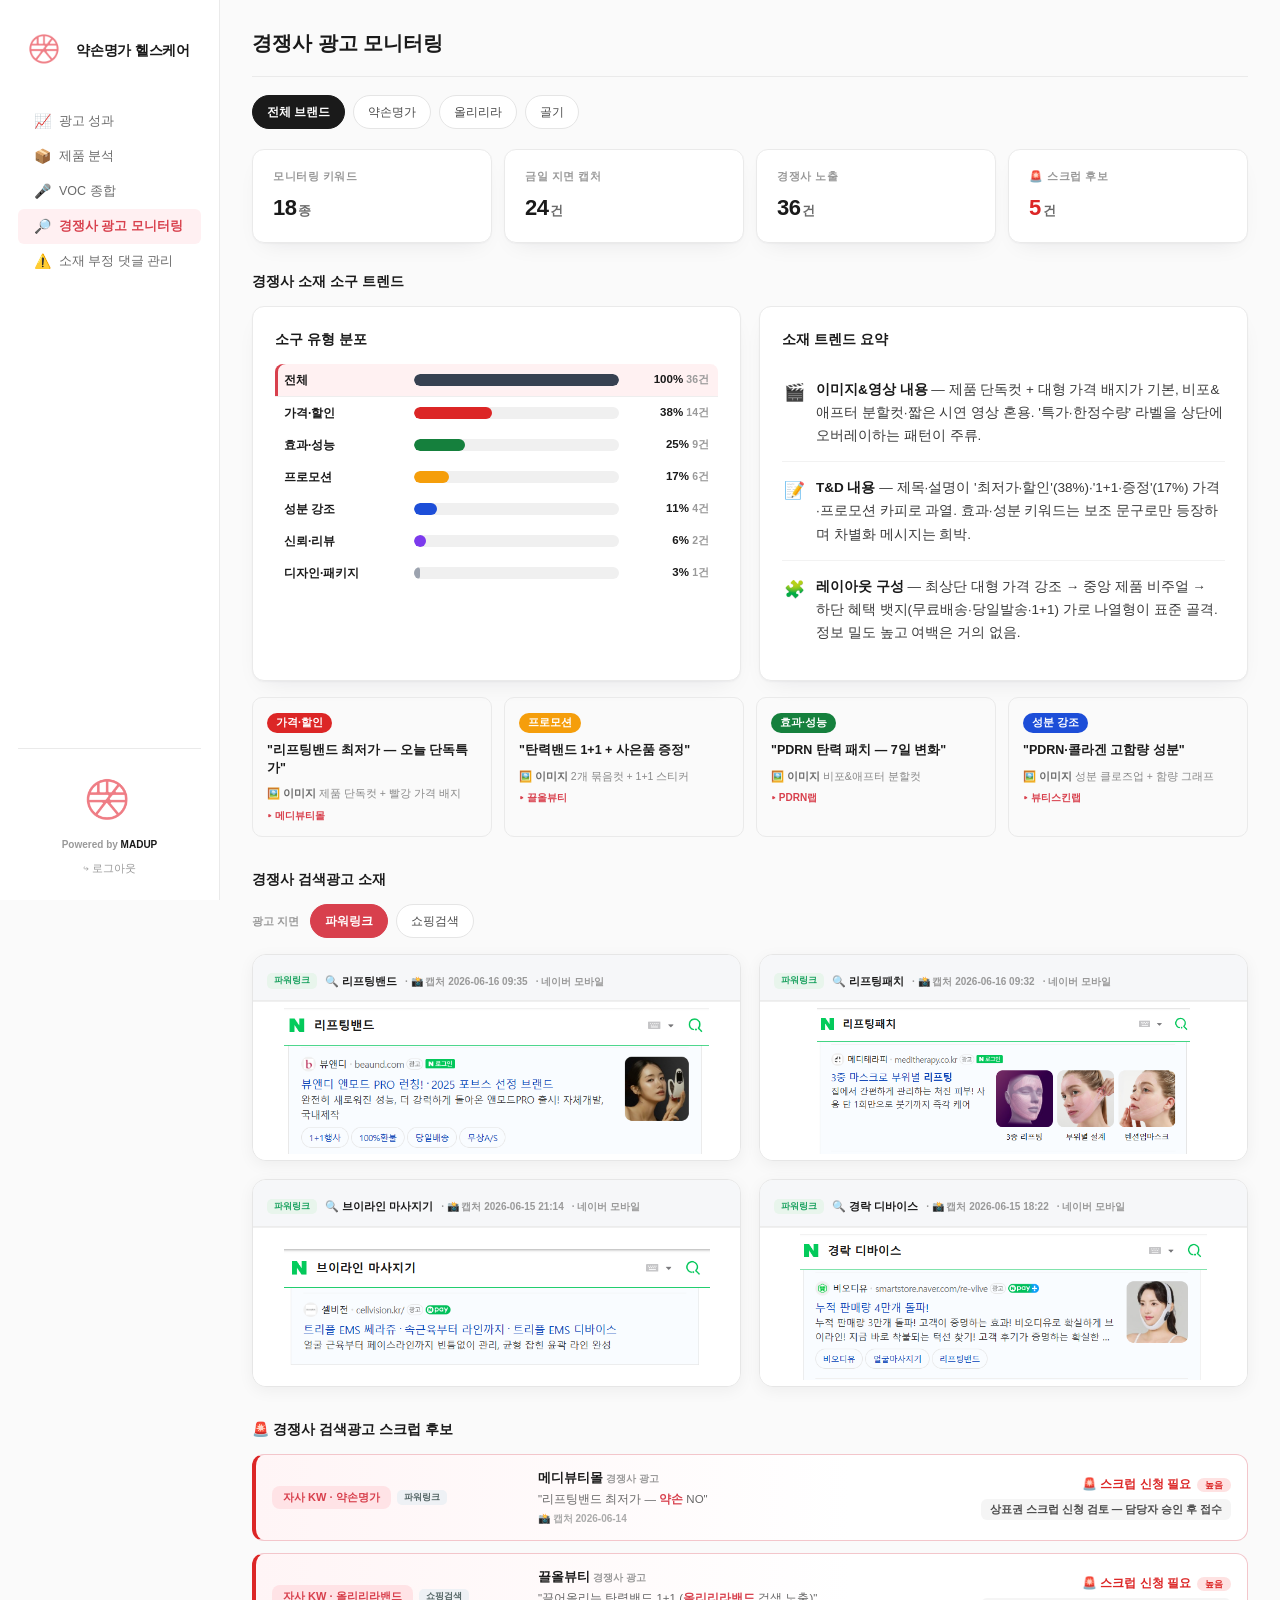
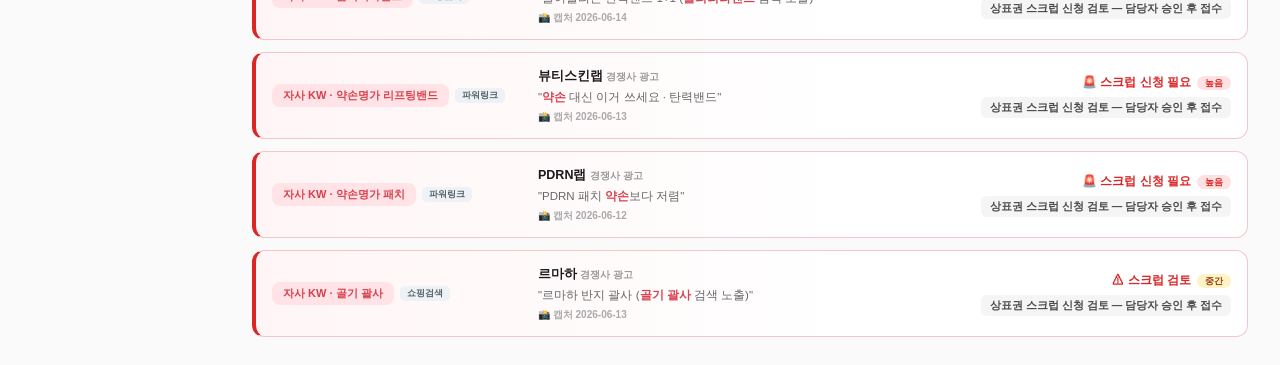
==== commit 10a8ffc8: "동기화 — META·GFA 제거, 소재 소구 트렌드 통합" ====
--- a/dashboards/yakson-keywords/index.html
+++ b/dashboards/yakson-keywords/index.html
@@ -128,23 +128,6 @@
   .soge-cr-img { font-size:10.5px; color:#888; margin-top:9px; line-height:1.4; }
   .soge-cr-img b { color:#6B6B6B; }
   .soge-cr-comp { font-size:10px; color:#D8404D; font-weight:700; margin-top:7px; }
-  .mgfa-plat { font-size:10px; font-weight:800; color:#fff; padding:2px 8px; border-radius:6px; }
-  .mgfa-fmt { font-size:10px; font-weight:700; color:#6B6B6B; background:#F0F0F0; padding:2px 8px; border-radius:6px; }
-  /* 클릭 가능한 소재 카드 + 미리보기 모달 */
-  .soge-cr.clickable { cursor:pointer; transition:transform .15s, box-shadow .15s, border-color .15s; }
-  .soge-cr.clickable:hover { transform:translateY(-2px); box-shadow:0 6px 16px rgba(0,0,0,.07); border-color:#D8404D; }
-  .cr-modal { display:none; position:fixed; inset:0; z-index:200; background:rgba(0,0,0,.45); align-items:center; justify-content:center; padding:20px; }
-  .cr-modal.on { display:flex; }
-  .cr-modal-card { background:#fff; border-radius:16px; width:min(440px,92vw); padding:20px 22px; box-shadow:0 24px 60px rgba(0,0,0,.3); }
-  .cr-modal-head { display:flex; align-items:center; justify-content:space-between; gap:12px; margin-bottom:14px; flex-wrap:wrap; }
-  .cr-modal-close { cursor:pointer; color:#999; font-size:16px; font-weight:700; flex:none; }
-  .cr-modal-close:hover { color:#1A1A1A; }
-  .cr-modal-preview { background:#F6F7F9; border:1.5px dashed #D8D8D8; border-radius:12px; padding:44px 16px; text-align:center; }
-  .cr-prev-icon { font-size:40px; margin-bottom:8px; opacity:.55; }
-  .cr-prev-txt { font-size:13px; font-weight:700; color:#6B6B6B; }
-  .cr-prev-sub { font-size:14px; font-weight:800; color:#D8404D; margin-top:6px; }
-  .cr-modal-meta { margin-top:16px; font-size:12px; color:#4A4A4A; line-height:1.8; }
-  .cr-modal-meta b { color:#1A1A1A; margin-right:6px; }
 </style>
 </head>
 <body>
@@ -206,28 +189,22 @@
       </div>
     </div>
 
-    <!-- 경쟁사 디스플레이·소셜 소재 (META·GFA) -->
+    <!-- 경쟁사 소재 소구 트렌드 -->
     <div class="section-title">
-      경쟁사 디스플레이·소셜 소재 (META · GFA)
-      <span class="section-title-sub">메타·네이버 GFA 경쟁사 소재 이미지·문안 활용 트렌드</span>
-    </div>
-    <div class="plane-bar">
-      <span class="plane-label">매체</span>
-      <span class="filter-chip mgfa active" onclick="setMgfa('all',this)">전체</span>
-      <span class="filter-chip mgfa" onclick="setMgfa('meta',this)">META</span>
-      <span class="filter-chip mgfa" onclick="setMgfa('gfa',this)">GFA</span>
+      경쟁사 소재 소구 트렌드
+      <span class="section-title-sub">네이버 검색광고 경쟁사 소재 분석 · T&amp;D·이미지 소구 포인트 요약</span>
     </div>
     <div class="two-col" style="grid-template-columns:1fr 1fr;align-items:stretch;margin-bottom:16px;">
       <div class="chart-card" style="margin-bottom:0;">
-        <div class="section-title">소구 유형 분포<span class="section-title-sub" id="mgfa-dist-sub">메타·GFA 소재 41건 분류</span></div>
-        <div id="mgfa-dist"></div>
-      </div>
-      <div class="chart-card" style="margin-bottom:0;">
-        <div class="section-title">이미지·문안 활용 요약<span class="section-title-sub">소재 포맷·카피 트렌드</span></div>
-        <div class="soge-insight" id="mgfa-insight"></div>
-      </div>
-    </div>
-    <div class="soge-cr-grid" id="mgfa-cr-grid" style="margin-bottom:32px;"></div>
+        <div class="section-title">소구 유형 분포<span class="section-title-sub">경쟁사 소재 36건 분류</span></div>
+        <div id="soge-dist"></div>
+      </div>
+      <div class="chart-card" style="margin-bottom:0;display:flex;flex-direction:column;">
+        <div class="section-title">소재 트렌드 요약<span class="section-title-sub">T&amp;D·이미지 활용 트렌드</span></div>
+        <div class="soge-insight" id="soge-insight"></div>
+      </div>
+    </div>
+    <div class="soge-cr-grid" id="soge-cr-grid" style="margin-bottom:32px;"></div>
 
     <!-- 경쟁사 검색광고 소재 -->
     <div class="section-title">
@@ -241,45 +218,12 @@
     </div>
     <div class="cap-grid" id="cap-grid"></div>
 
-    <!-- 경쟁사 소재 소구 트렌드 -->
-    <div class="section-title">
-      경쟁사 소재 소구 트렌드
-      <span class="section-title-sub">캡처된 경쟁사 검색광고 소재 분석 · T&amp;D·이미지 소구 포인트 요약</span>
-    </div>
-    <div class="two-col" style="grid-template-columns:1fr 1fr;align-items:stretch;margin-bottom:16px;">
-      <div class="chart-card" style="margin-bottom:0;">
-        <div class="section-title">소구 유형 분포<span class="section-title-sub">경쟁사 소재 36건 분류</span></div>
-        <div id="soge-dist"></div>
-      </div>
-      <div class="chart-card" style="margin-bottom:0;display:flex;flex-direction:column;">
-        <div class="section-title">소재 트렌드 요약<span class="section-title-sub">T&amp;D·이미지 활용 트렌드</span></div>
-        <div class="soge-insight" id="soge-insight"></div>
-      </div>
-    </div>
-    <div class="soge-cr-grid" id="soge-cr-grid" style="margin-bottom:32px;"></div>
-
     <!-- 스크럽 후보 -->
     <div class="section-title">
       🚨 경쟁사 검색광고 스크럽 후보
       <span class="section-title-sub">자사 상표·브랜드 키워드를 사용한 경쟁사 광고 — 스크럽(상표권 보호) 신청 검토 대상</span>
     </div>
     <div class="scrub-list" id="scrub-list"></div>
-
-    <!-- 소재 미리보기 모달 -->
-    <div class="cr-modal" id="cr-modal" onclick="closeCrModal()">
-      <div class="cr-modal-card" onclick="event.stopPropagation()">
-        <div class="cr-modal-head">
-          <div id="cr-modal-title"></div>
-          <span class="cr-modal-close" onclick="closeCrModal()">✕</span>
-        </div>
-        <div class="cr-modal-preview">
-          <div class="cr-prev-icon">🖼️</div>
-          <div class="cr-prev-txt">소재 미리보기</div>
-          <div class="cr-prev-sub">업데이트 예정</div>
-        </div>
-        <div class="cr-modal-meta" id="cr-modal-meta"></div>
-      </div>
-    </div>
 
   </main>
 </div>
@@ -577,103 +521,6 @@
     <div class="soge-cr-comp">▸ ${c.comp}</div>
   </div>`).join('');
 
-// ===== 경쟁사 디스플레이·소셜 소재 (META · GFA) — 전체/META/GFA 필터 =====
-const MGFA = {
-  all: { n:41,
-    dist:[['후기·UGC',30,12,'#1877F2'],['비포&애프터',24,10,'#15803D'],['할인·프로모션',18,7,'#DC2626'],['디바이스 시연',15,6,'#F59E0B'],['인플루언서',9,4,'#7C3AED'],['성분·효과',4,2,'#9CA3AF']],
-    insight:[['🎬',"<b>이미지·영상</b> — 실사용 후기 영상·UGC 비중 최다(30%), 턱선 비포&애프터 분할컷 빈번."],['📝',"<b>문안</b> — '2주 써본 후기'·'한 달 변화' 체험형 카피 + 할인코드 CTA 조합."],['🎯',"<b>자사 권고</b> — 정품 신뢰(리뷰 1만+)·임상 근거 영상으로 차별화, 과장 표현 회피 (제안)."]] },
-  meta: { n:24,
-    dist:[['후기·UGC',38,9,'#1877F2'],['비포&애프터',25,6,'#15803D'],['인플루언서',17,4,'#7C3AED'],['할인·프로모션',12,3,'#DC2626'],['성분·효과',8,2,'#9CA3AF']],
-    insight:[['🎬',"<b>이미지·영상</b> — 릴스·피드 실사용 후기 영상이 핵심(38%), 인플루언서 협찬 콘텐츠 활발."],['📝',"<b>문안</b> — '솔직 후기'·'내돈내산' 체험형 카피 중심, 댓글 유도 CTA."],['🎯',"<b>자사 권고</b> — 진성 리뷰어 협업 + 임상 근거로 신뢰 차별화 (제안)."]] },
-  gfa: { n:17,
-    dist:[['할인·프로모션',35,6,'#DC2626'],['디바이스 시연',35,6,'#F59E0B'],['비포&애프터',18,3,'#15803D'],['후기·UGC',12,2,'#1877F2']],
-    insight:[['🖼️',"<b>이미지</b> — 제품 단독컷 + 큰 가격 배지, 5분 시연 슬라이드가 주류."],['📝',"<b>문안</b> — '오늘만 할인'·'간편 시연' 즉시 행동 유도 카피."],['🎯',"<b>자사 권고</b> — 효과·내구성 강조 시연 콘텐츠로 가격 경쟁 탈피 (제안)."]] },
-};
-const MGFA_CR = [
-  { plat:'Meta', platColor:'#1877F2', fmt:'영상',      type:'후기·UGC',      tColor:'#1877F2', copy:'"2주 써본 리얼 후기"',      comp:'메디뷰티' },
-  { plat:'Meta', platColor:'#1877F2', fmt:'캐러셀',     type:'비포&애프터',   tColor:'#15803D', copy:'"턱선 before/after 7일"',  comp:'끌올뷰티' },
-  { plat:'Meta', platColor:'#1877F2', fmt:'영상',      type:'인플루언서',    tColor:'#7C3AED', copy:'"뷰티 인플루언서 내돈내산"', comp:'뷰티스킨랩' },
-  { plat:'GFA',  platColor:'#03C75A', fmt:'단일 이미지', type:'할인·프로모션', tColor:'#DC2626', copy:'"오늘만 40% 할인코드"',     comp:'PDRN랩' },
-  { plat:'GFA',  platColor:'#03C75A', fmt:'슬라이드',   type:'디바이스 시연', tColor:'#F59E0B', copy:'"5분 시연 영상"',          comp:'메디뷰티' },
-  { plat:'GFA',  platColor:'#03C75A', fmt:'단일 이미지', type:'비포&애프터',   tColor:'#15803D', copy:'"붓기 전후 비교컷"',        comp:'르마하' },
-];
-// 소구 유형별 이미지·문안 활용 요약 (분포 막대 클릭 시 매칭)
-const MGFA_TYPE_INSIGHT = {
-  '후기·UGC':     [['🎬',"<b>소재 특징</b> — 실사용 후기 영상·일상 UGC 중심. '2주 써본 후기' 체험형 문안 + 댓글 유도 CTA."],['🎯',"<b>자사 권고</b> — 진성 리뷰어 협업·임상 근거 영상으로 신뢰 차별화 (제안)."]],
-  '비포&애프터':  [['🎬',"<b>소재 특징</b> — 턱선 전후 분할컷 + '7일 변화' 수치. 짧은 영상·캐러셀로 변화 시각화."],['🎯',"<b>자사 권고</b> — 동일 조건·객관 측정 비포&애프터로 과장 논란 회피 (제안)."]],
-  '할인·프로모션':[['🖼️',"<b>소재 특징</b> — 대형 가격 배지 + '오늘만 N% 할인코드' 즉시 행동 유도."],['🎯',"<b>자사 권고</b> — 가격 경쟁 회피, 가치·효과 소구로 프리미엄 포지션 유지 (제안)."]],
-  '디바이스 시연':[['🖼️',"<b>소재 특징</b> — 5분 시연 슬라이드·사용법 영상. '간편 시연' 카피 중심."],['🎯',"<b>자사 권고</b> — 효과·내구성 시연 콘텐츠로 기능 차별화 (제안)."]],
-  '인플루언서':   [['🎬',"<b>소재 특징</b> — 인플루언서 협찬 콘텐츠·'내돈내산' 솔직 후기 톤."],['🎯',"<b>자사 권고</b> — 브랜드 적합 인플루언서 진성 협업 + 근거 제시 (제안)."]],
-  '성분·효과':    [['🖼️',"<b>소재 특징</b> — 성분 클로즈업·함량 그래프. 'PDRN·콜라겐 고함량' 강조."],['🎯',"<b>자사 권고</b> — 임상·성분 근거 수치로 신뢰 소구 (제안)."]],
-};
-// 브랜드별 META·GFA 소구 분포·요약
-const BRAND_MGFA_OVERRIDE = {
-  yakson: {
-    all:  { n:18, dist:[['후기·UGC',34,6,'#1877F2'],['비포&애프터',28,5,'#15803D'],['성분·효과',20,4,'#9CA3AF'],['할인·프로모션',18,3,'#DC2626']],
-      insight:[['🎬',"<b>이미지·영상</b> — 리프팅밴드·패치 실사용 후기 영상 + 7일 비포&애프터 다수."],['🎯',"<b>자사 권고</b> — PDRN 성분·임상 근거 콘텐츠로 신뢰 차별화 (제안)."]] },
-    meta: { n:11, dist:[['후기·UGC',45,5,'#1877F2'],['비포&애프터',27,3,'#15803D'],['인플루언서',18,2,'#7C3AED'],['성분·효과',10,1,'#9CA3AF']],
-      insight:[['🎬',"<b>이미지·영상</b> — 릴스 후기·인플루언서 협찬 중심."],['🎯',"<b>자사 권고</b> — 진성 리뷰어 + 성분 근거로 신뢰 강화 (제안)."]] },
-    gfa:  { n:7,  dist:[['할인·프로모션',43,3,'#DC2626'],['비포&애프터',29,2,'#15803D'],['성분·효과',28,2,'#9CA3AF']],
-      insight:[['🖼️',"<b>이미지</b> — 가격 배지 + 성분 함량 단독컷."],['🎯',"<b>자사 권고</b> — 효과·성분 강조로 가격 경쟁 탈피 (제안)."]] },
-  },
-  ollira: {
-    all:  { n:14, dist:[['디바이스 시연',36,5,'#F59E0B'],['후기·UGC',28,4,'#1877F2'],['할인·프로모션',22,3,'#DC2626'],['비포&애프터',14,2,'#15803D']],
-      insight:[['🎬',"<b>이미지·영상</b> — EMS 디바이스 시연·사용법 영상 최다, 전후 윤곽 비교."],['🎯',"<b>자사 권고</b> — 임상 효과·안전성 시연으로 기능 차별화 (제안)."]] },
-    meta: { n:8,  dist:[['후기·UGC',50,4,'#1877F2'],['인플루언서',25,2,'#7C3AED'],['디바이스 시연',25,2,'#F59E0B']],
-      insight:[['🎬',"<b>이미지·영상</b> — 디바이스 실사용 후기·인플루언서 콘텐츠."],['🎯',"<b>자사 권고</b> — 진성 후기 + 효과 근거 강조 (제안)."]] },
-    gfa:  { n:6,  dist:[['디바이스 시연',50,3,'#F59E0B'],['할인·프로모션',33,2,'#DC2626'],['비포&애프터',17,1,'#15803D']],
-      insight:[['🖼️',"<b>이미지</b> — 5분 시연 슬라이드 + 할인 배지."],['🎯',"<b>자사 권고</b> — 내구성·효과 시연으로 차별화 (제안)."]] },
-  },
-  golgi: {
-    all:  { n:6,  dist:[['할인·프로모션',33,2,'#DC2626'],['디바이스 시연',33,2,'#F59E0B'],['후기·UGC',17,1,'#1877F2'],['비포&애프터',17,1,'#15803D']],
-      insight:[['🖼️',"<b>이미지·영상</b> — 괄사·광대 마사지 시연 + 가격/선물 소구 혼재."],['🎯',"<b>자사 권고</b> — 프리미엄 패키지·전문 케어 포지션으로 차별화 (제안)."]] },
-    meta: { n:3,  dist:[['후기·UGC',67,2,'#1877F2'],['인플루언서',33,1,'#7C3AED']],
-      insight:[['🎬',"<b>이미지·영상</b> — 마사지 루틴 후기·인플루언서 콘텐츠."],['🎯',"<b>자사 권고</b> — 전문성·진성 후기로 신뢰 강조 (제안)."]] },
-    gfa:  { n:3,  dist:[['할인·프로모션',67,2,'#DC2626'],['디바이스 시연',33,1,'#F59E0B']],
-      insight:[['🖼️',"<b>이미지</b> — 가격·선물 패키지 단독컷."],['🎯',"<b>자사 권고</b> — 기프트·프리미엄 포지션으로 가성비 경쟁 탈피 (제안)."]] },
-  },
-};
-const mgfaData = f => (curCompBrand === 'all' ? MGFA : BRAND_MGFA_OVERRIDE[curCompBrand])[f];
-let mgfaShown = [], curMgfaFilter = 'all', curMgfaType = '전체';
-function renderMgfaDist() {
-  const d = mgfaData(curMgfaFilter);
-  const rows = [{ name:'전체', pct:100, n:d.n, color:'#374151' }].concat(d.dist.map(s => ({ name:s[0], pct:s[1], n:s[2], color:s[3] })));
-  document.getElementById('mgfa-dist').innerHTML = rows.map((r, i) => `
-    <div class="soge-bar-row cbar${i === 0 ? ' total' : ''}${r.name === curMgfaType ? ' sel' : ''}" onclick="setMgfaType(${i})">
-      <span class="soge-name">${r.name}</span>
-      <div class="soge-track"><div class="soge-fill" style="width:${r.pct}%;background:${r.color};"></div></div>
-      <span class="soge-val">${r.pct}% <span>${r.n}건</span></span>
-    </div>`).join('');
-  const ins = curMgfaType === '전체' ? d.insight : (MGFA_TYPE_INSIGHT[curMgfaType] || d.insight);
-  document.getElementById('mgfa-insight').innerHTML = ins.map(x => `<div class="ins-row"><span>${x[0]}</span><span>${x[1]}</span></div>`).join('');
-}
-function setMgfaType(i) {
-  curMgfaType = i === 0 ? '전체' : mgfaData(curMgfaFilter).dist[i - 1][0];
-  renderMgfaDist();
-}
-function renderMgfa(f) {
-  curMgfaFilter = f; curMgfaType = '전체';
-  document.getElementById('mgfa-dist-sub').textContent = `메타·GFA 소재 ${mgfaData(f).n}건 분류 · 유형 클릭 시 요약 전환`;
-  renderMgfaDist();
-  mgfaShown = f === 'all' ? MGFA_CR : MGFA_CR.filter(c => f === 'meta' ? c.plat === 'Meta' : c.plat === 'GFA');
-  document.getElementById('mgfa-cr-grid').innerHTML = mgfaShown.map((c, i) => `
-    <div class="soge-cr clickable" onclick="openCrModal(${i})">
-      <div style="display:flex;align-items:center;gap:6px;margin-bottom:9px;">
-        <span class="mgfa-plat" style="background:${c.platColor};">${c.plat}</span>
-        <span class="mgfa-fmt">${c.fmt}</span>
-      </div>
-      <span class="soge-cr-type" style="background:${c.tColor};">${c.type}</span>
-      <div class="soge-cr-td">${c.copy}</div>
-      <div class="soge-cr-comp">▸ ${c.comp} · 클릭하여 소재 보기</div>
-    </div>`).join('');
-}
-function setMgfa(f, el) {
-  document.querySelectorAll('.filter-chip.mgfa').forEach(x => x.classList.remove('active'));
-  el.classList.add('active');
-  renderMgfa(f);
-}
-renderMgfa('all');
-
 // ===== 브랜드 필터 — 하단 전 섹션 갱신 =====
 function setCompBrand(b, el) {
   curCompBrand = b;
@@ -683,21 +530,9 @@
   renderCompKpi();
   renderGallery();
   renderSogeDist();
-  renderMgfa(curMgfaFilter);
   renderScrub();
 }
 renderCompKpi();
-
-// ===== 소재 미리보기 모달 (예시 — 업데이트 예정) =====
-function openCrModal(i) {
-  const c = mgfaShown[i];
-  document.getElementById('cr-modal-title').innerHTML =
-    `<span class="mgfa-plat" style="background:${c.platColor};">${c.plat}</span> <span class="mgfa-fmt">${c.fmt}</span> <span class="soge-cr-type" style="background:${c.tColor};margin-left:2px;">${c.type}</span>`;
-  document.getElementById('cr-modal-meta').innerHTML =
-    `<div><b>문안</b>${c.copy}</div><div><b>경쟁사</b>${c.comp}</div>`;
-  document.getElementById('cr-modal').classList.add('on');
-}
-function closeCrModal() { document.getElementById('cr-modal').classList.remove('on'); }
 </script>
 
 </body>
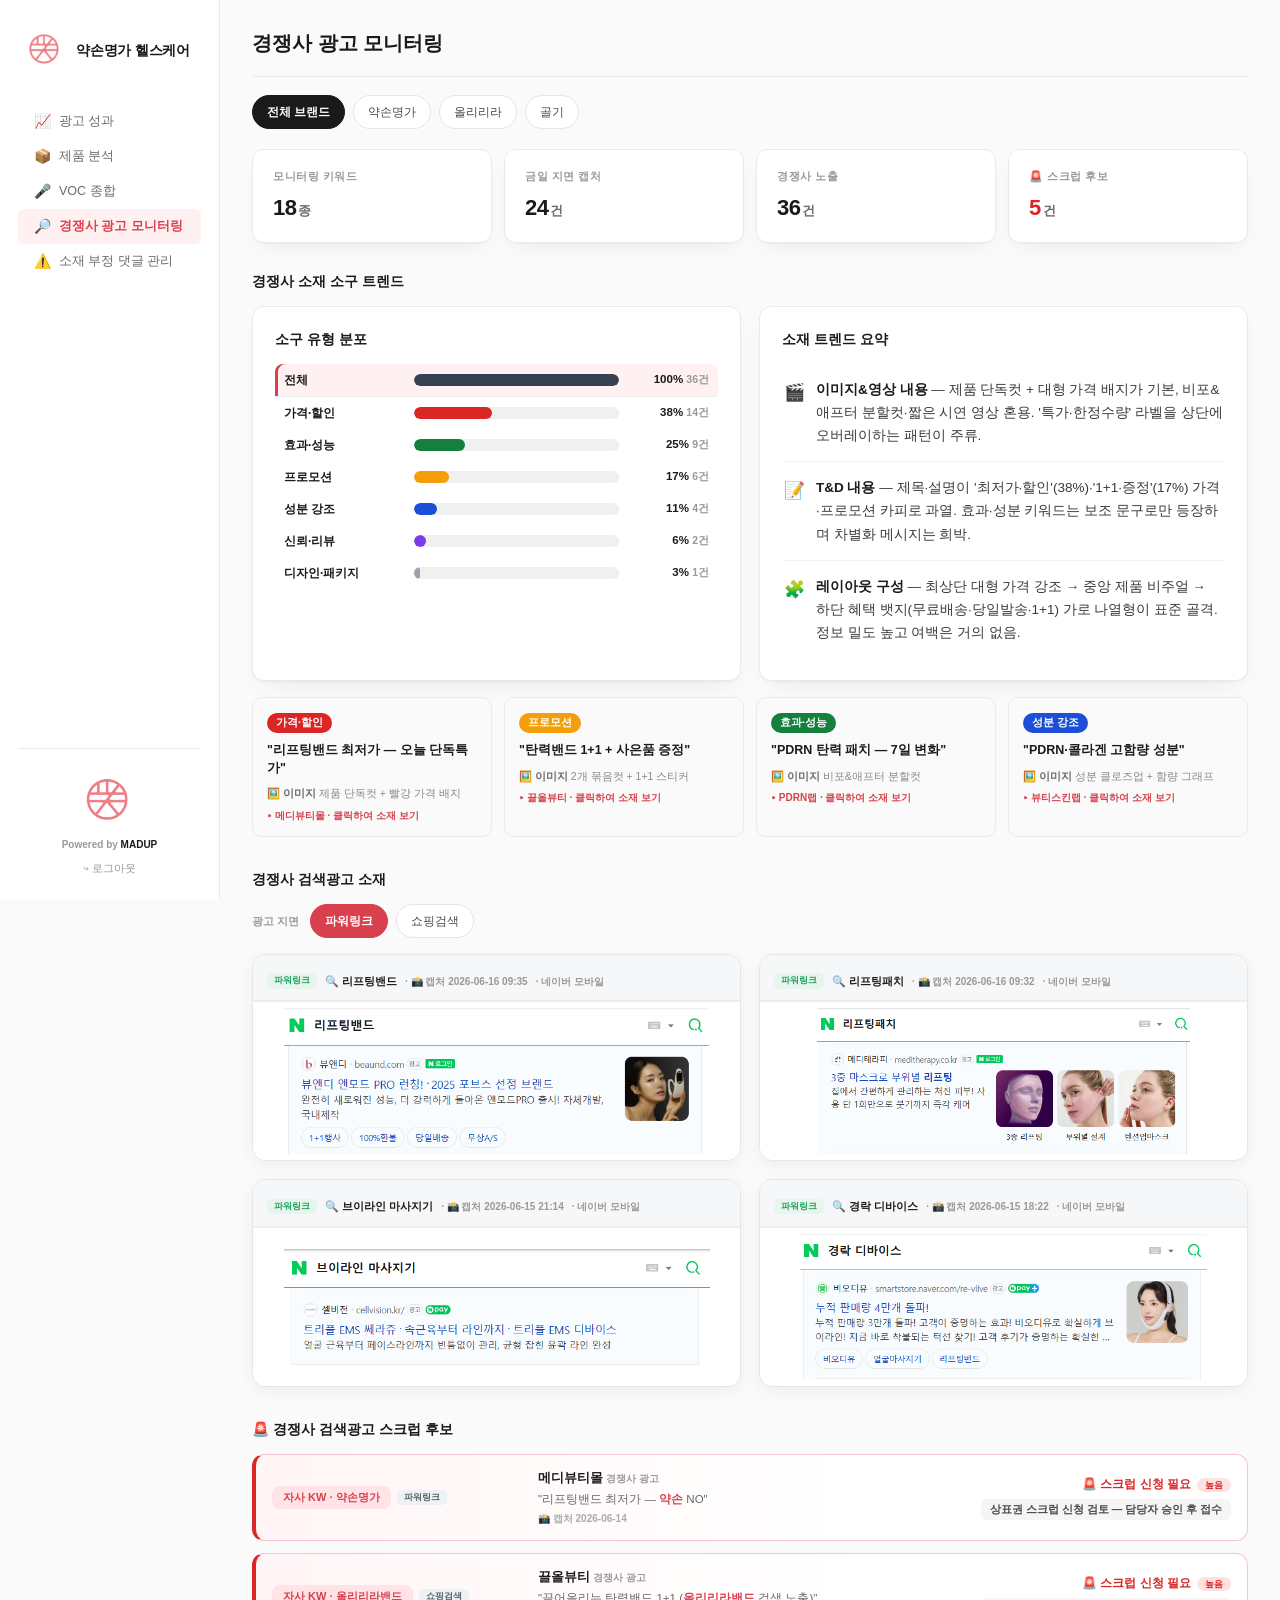
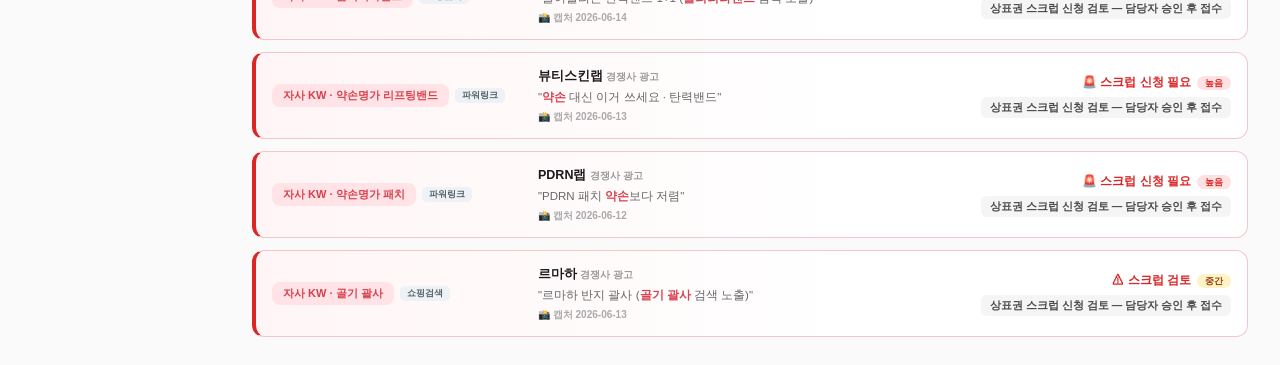
==== commit 3075f6bf: "동기화 — 소구 트렌드 CR 카드 클릭 모달 복원" ====
--- a/dashboards/yakson-keywords/index.html
+++ b/dashboards/yakson-keywords/index.html
@@ -128,6 +128,21 @@
   .soge-cr-img { font-size:10.5px; color:#888; margin-top:9px; line-height:1.4; }
   .soge-cr-img b { color:#6B6B6B; }
   .soge-cr-comp { font-size:10px; color:#D8404D; font-weight:700; margin-top:7px; }
+  /* 클릭 가능한 소재 카드 + 미리보기 모달 */
+  .soge-cr.clickable { cursor:pointer; transition:transform .15s, box-shadow .15s, border-color .15s; }
+  .soge-cr.clickable:hover { transform:translateY(-2px); box-shadow:0 6px 16px rgba(0,0,0,.07); border-color:#D8404D; }
+  .cr-modal { display:none; position:fixed; inset:0; z-index:200; background:rgba(0,0,0,.45); align-items:center; justify-content:center; padding:20px; }
+  .cr-modal.on { display:flex; }
+  .cr-modal-card { background:#fff; border-radius:16px; width:min(440px,92vw); padding:20px 22px; box-shadow:0 24px 60px rgba(0,0,0,.3); }
+  .cr-modal-head { display:flex; align-items:center; justify-content:space-between; gap:12px; margin-bottom:14px; flex-wrap:wrap; }
+  .cr-modal-close { cursor:pointer; color:#999; font-size:16px; font-weight:700; flex:none; }
+  .cr-modal-close:hover { color:#1A1A1A; }
+  .cr-modal-preview { background:#F6F7F9; border:1.5px dashed #D8D8D8; border-radius:12px; padding:44px 16px; text-align:center; }
+  .cr-prev-icon { font-size:40px; margin-bottom:8px; opacity:.55; }
+  .cr-prev-txt { font-size:13px; font-weight:700; color:#6B6B6B; }
+  .cr-prev-sub { font-size:14px; font-weight:800; color:#D8404D; margin-top:6px; }
+  .cr-modal-meta { margin-top:16px; font-size:12px; color:#4A4A4A; line-height:1.8; }
+  .cr-modal-meta b { color:#1A1A1A; margin-right:6px; }
 </style>
 </head>
 <body>
@@ -224,6 +239,22 @@
       <span class="section-title-sub">자사 상표·브랜드 키워드를 사용한 경쟁사 광고 — 스크럽(상표권 보호) 신청 검토 대상</span>
     </div>
     <div class="scrub-list" id="scrub-list"></div>
+
+    <!-- 소재 미리보기 모달 -->
+    <div class="cr-modal" id="cr-modal" onclick="closeCrModal()">
+      <div class="cr-modal-card" onclick="event.stopPropagation()">
+        <div class="cr-modal-head">
+          <div id="cr-modal-title"></div>
+          <span class="cr-modal-close" onclick="closeCrModal()">✕</span>
+        </div>
+        <div class="cr-modal-preview">
+          <div class="cr-prev-icon">🖼️</div>
+          <div class="cr-prev-txt">소재 미리보기</div>
+          <div class="cr-prev-sub">업데이트 예정</div>
+        </div>
+        <div class="cr-modal-meta" id="cr-modal-meta"></div>
+      </div>
+    </div>
 
   </main>
 </div>
@@ -513,12 +544,12 @@
   { type:'효과·성능',     color:'#15803D', td:'"PDRN 탄력 패치 — 7일 변화"',       img:'비포&애프터 분할컷',        comp:'PDRN랩' },
   { type:'성분 강조',     color:'#1D4ED8', td:'"PDRN·콜라겐 고함량 성분"',         img:'성분 클로즈업 + 함량 그래프', comp:'뷰티스킨랩' },
 ];
-document.getElementById('soge-cr-grid').innerHTML = SOGE_CR.map(c => `
-  <div class="soge-cr">
+document.getElementById('soge-cr-grid').innerHTML = SOGE_CR.map((c, i) => `
+  <div class="soge-cr clickable" onclick="openCrModal(${i})">
     <span class="soge-cr-type" style="background:${c.color};">${c.type}</span>
     <div class="soge-cr-td">${c.td}</div>
     <div class="soge-cr-img">🖼️ <b>이미지</b> ${c.img}</div>
-    <div class="soge-cr-comp">▸ ${c.comp}</div>
+    <div class="soge-cr-comp">▸ ${c.comp} · 클릭하여 소재 보기</div>
   </div>`).join('');
 
 // ===== 브랜드 필터 — 하단 전 섹션 갱신 =====
@@ -533,6 +564,17 @@
   renderScrub();
 }
 renderCompKpi();
+
+// ===== 소재 미리보기 모달 =====
+function openCrModal(i) {
+  const c = SOGE_CR[i];
+  document.getElementById('cr-modal-title').innerHTML =
+    `<span class="soge-cr-type" style="background:${c.color};margin-bottom:0;">${c.type}</span>`;
+  document.getElementById('cr-modal-meta').innerHTML =
+    `<div><b>T&D</b>${c.td}</div><div><b>이미지</b>${c.img}</div><div><b>경쟁사</b>${c.comp}</div>`;
+  document.getElementById('cr-modal').classList.add('on');
+}
+function closeCrModal() { document.getElementById('cr-modal').classList.remove('on'); }
 </script>
 
 </body>
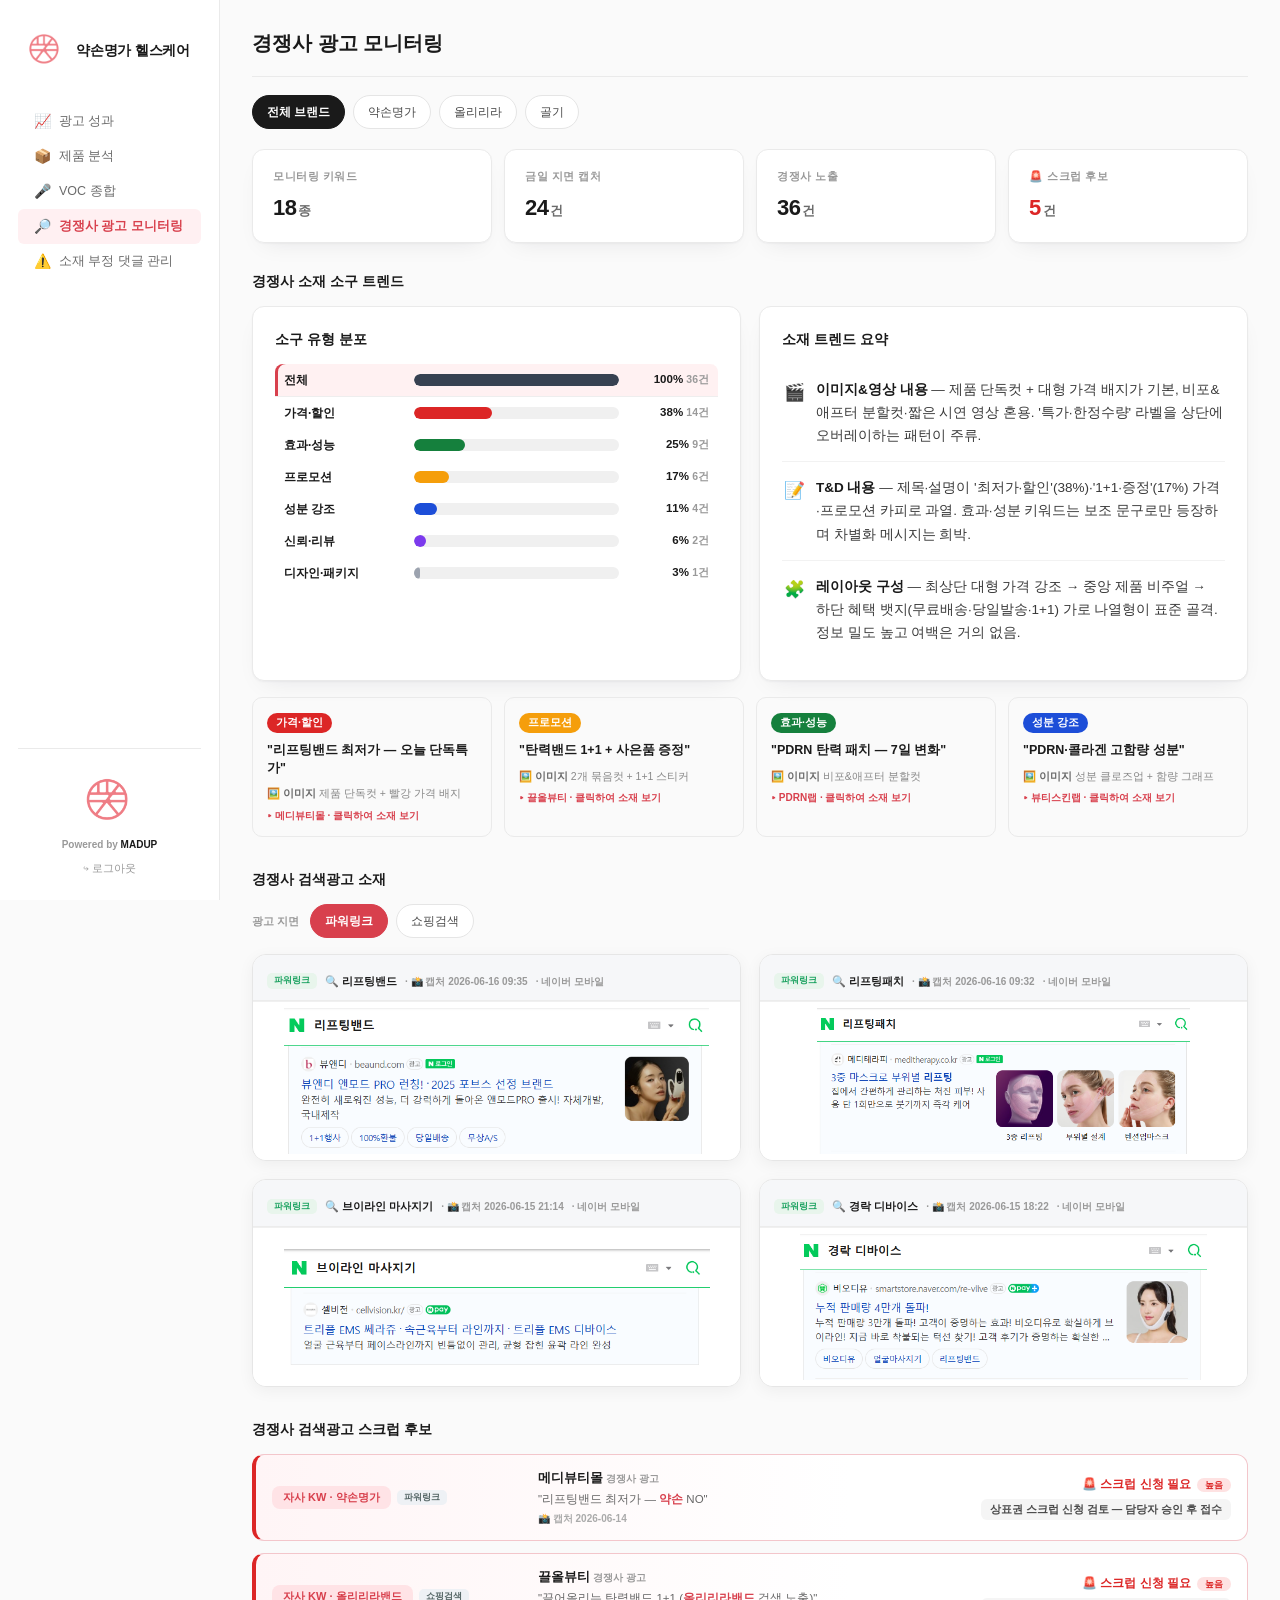
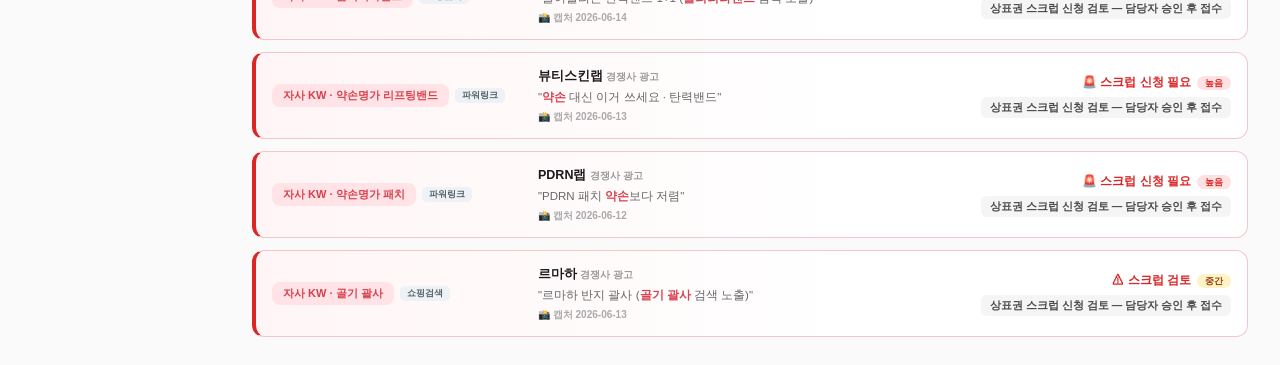
==== commit c9ea4253: "동기화 — 헤더 이모지 정리 + GFA 카드 제거(VOC/경쟁사/소재댓글)" ====
--- a/dashboards/yakson-keywords/index.html
+++ b/dashboards/yakson-keywords/index.html
@@ -235,7 +235,7 @@
 
     <!-- 스크럽 후보 -->
     <div class="section-title">
-      🚨 경쟁사 검색광고 스크럽 후보
+      경쟁사 검색광고 스크럽 후보
       <span class="section-title-sub">자사 상표·브랜드 키워드를 사용한 경쟁사 광고 — 스크럽(상표권 보호) 신청 검토 대상</span>
     </div>
     <div class="scrub-list" id="scrub-list"></div>
